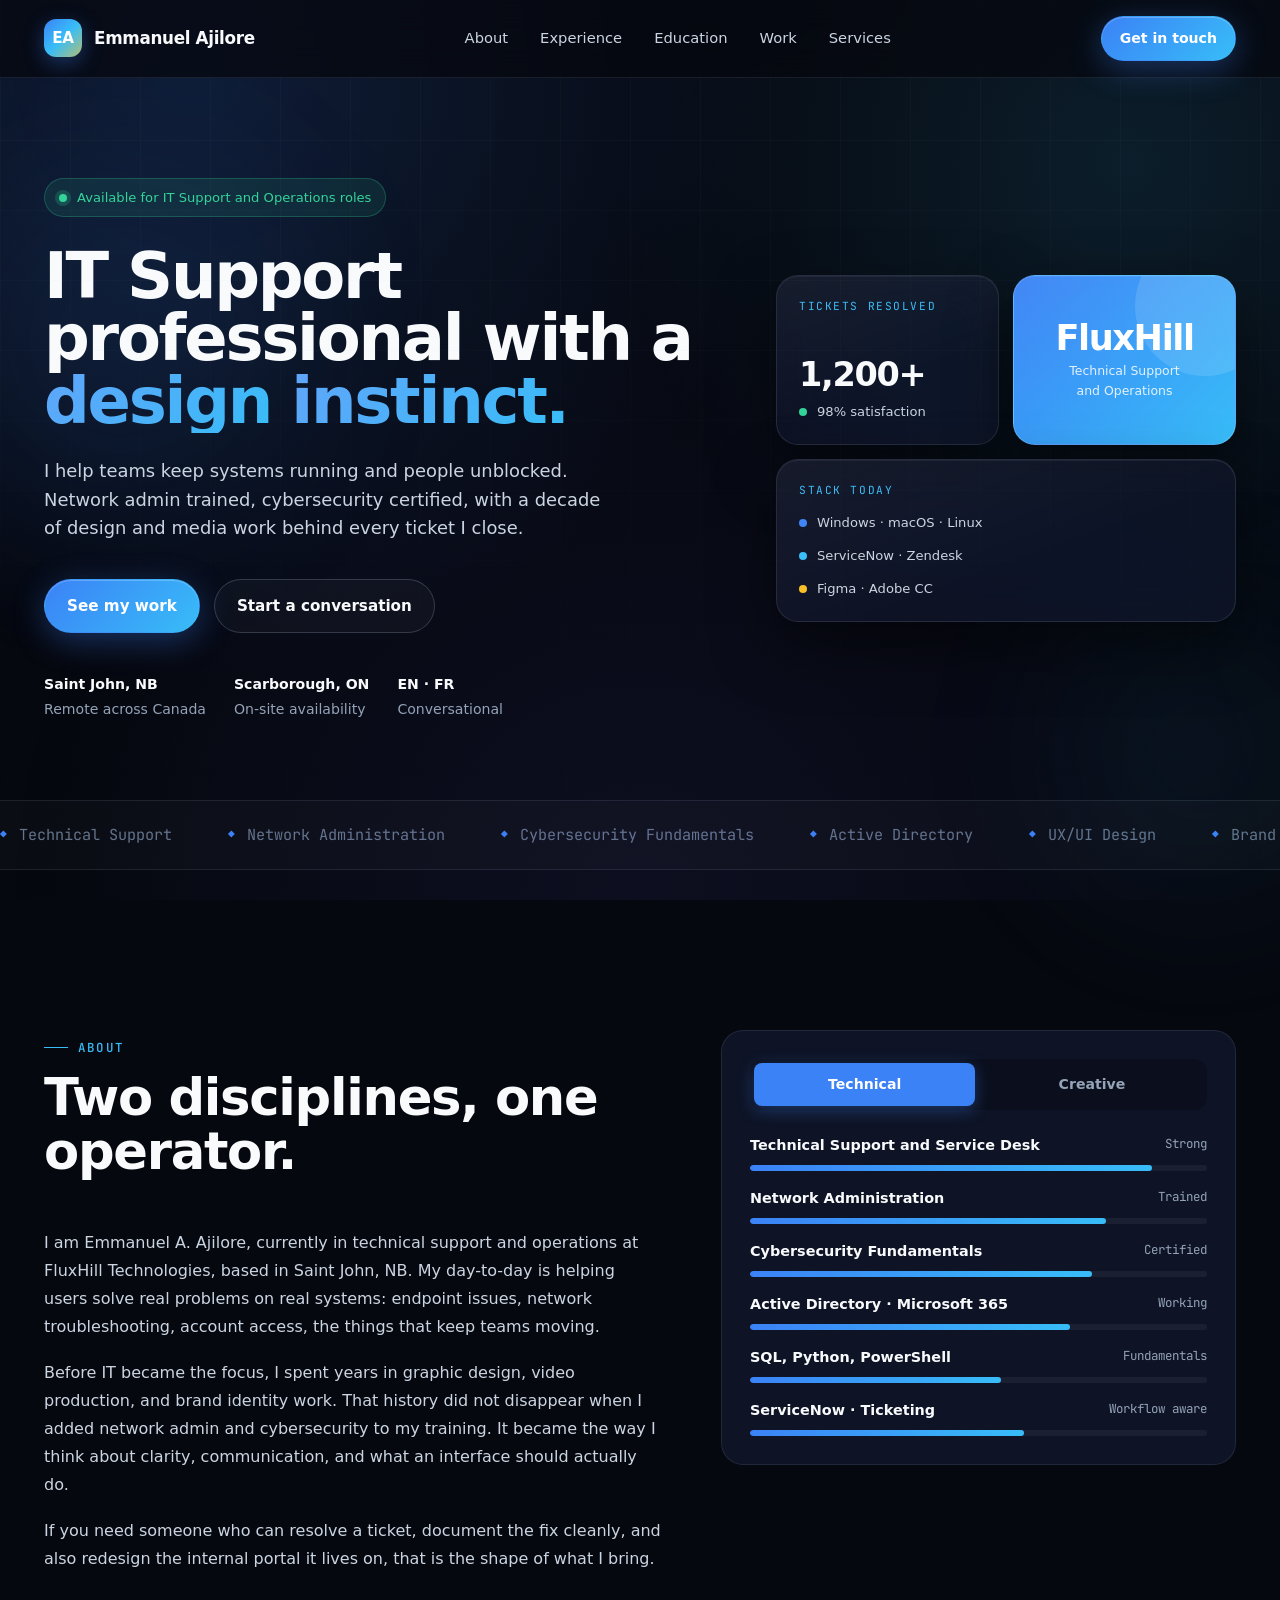
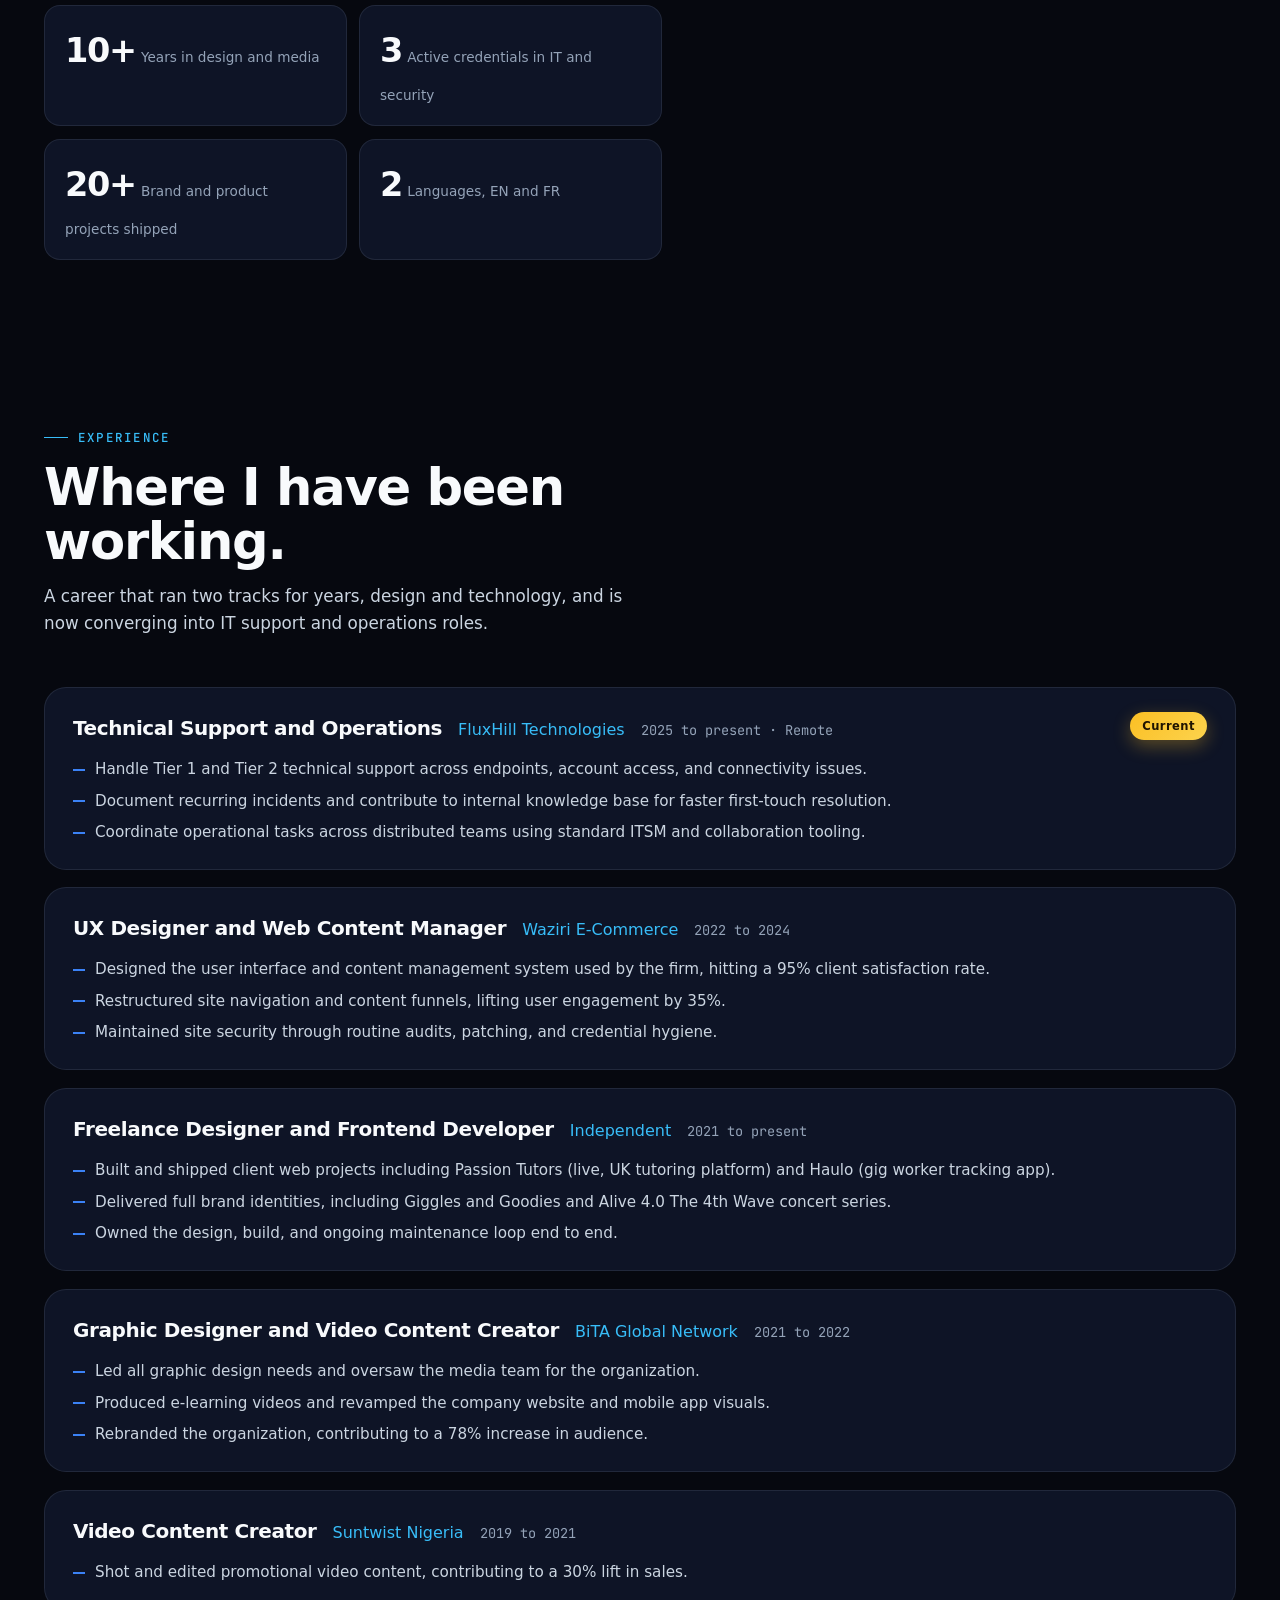
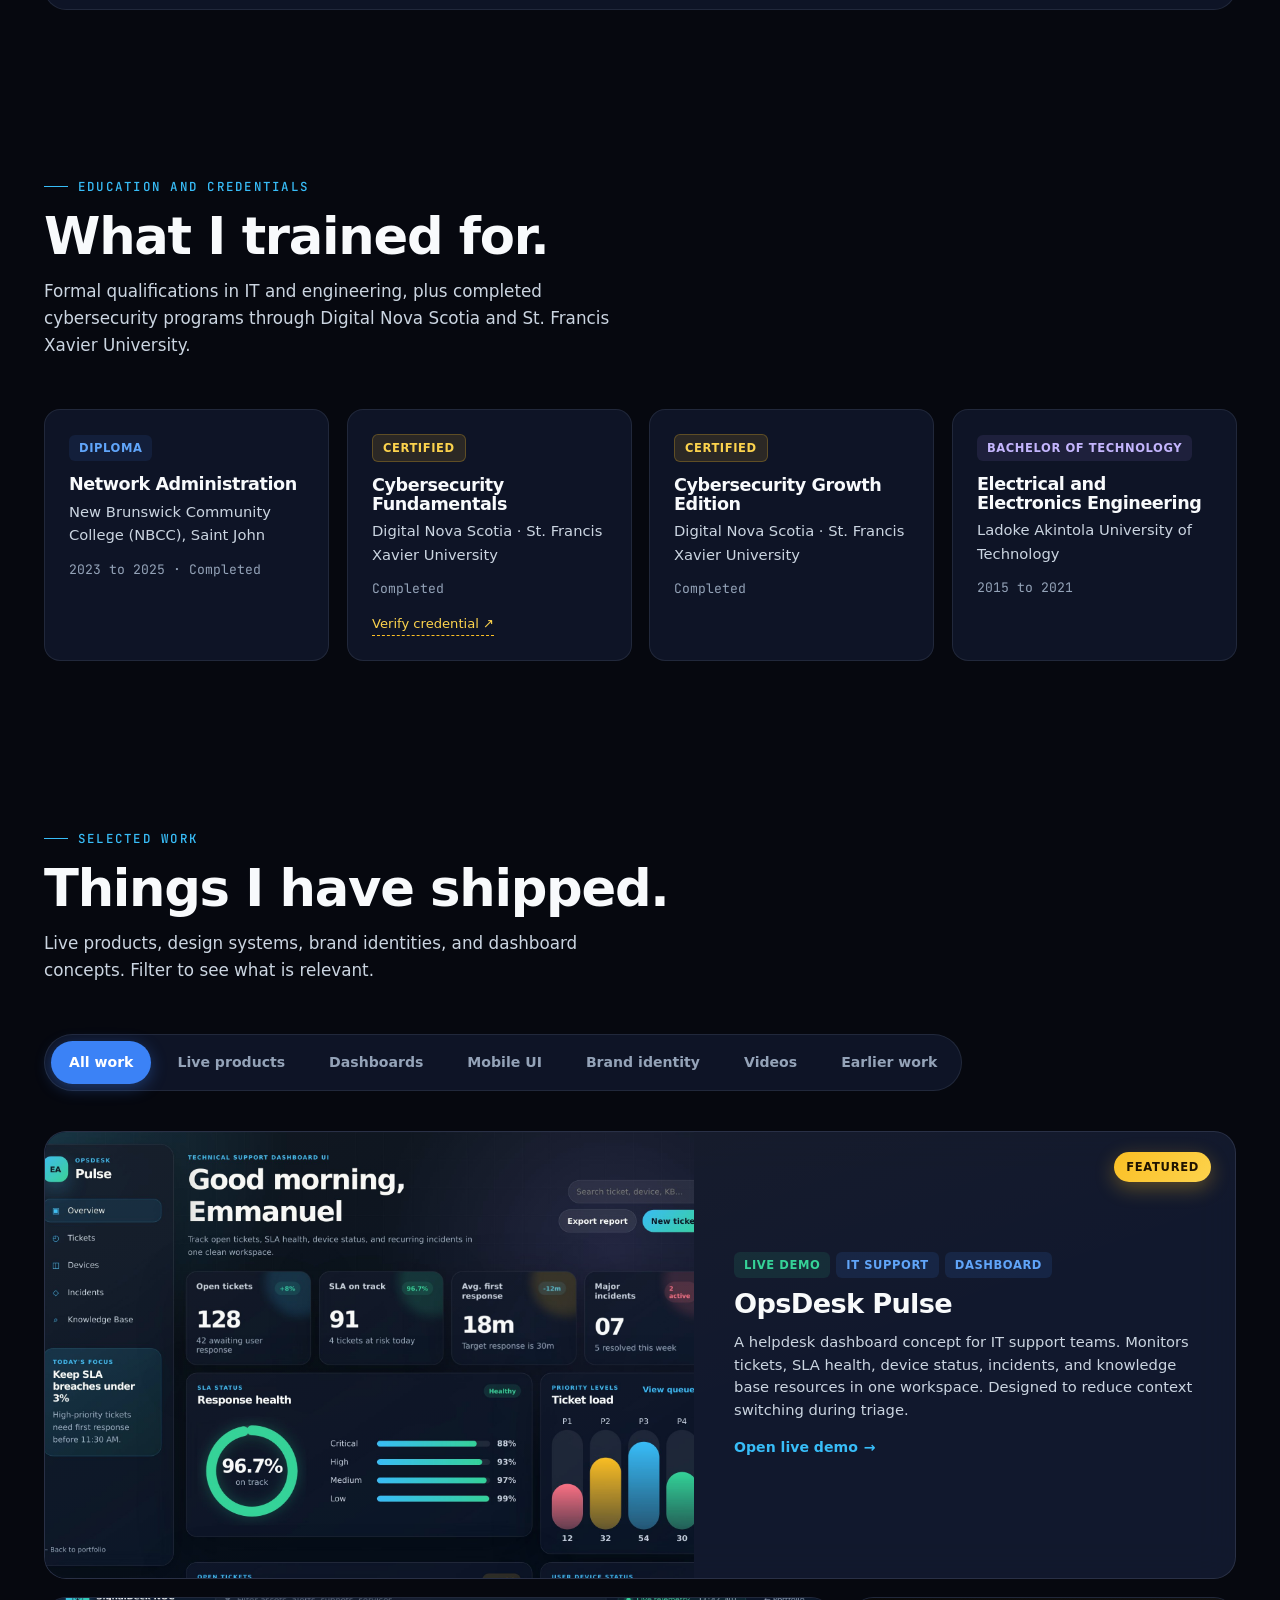
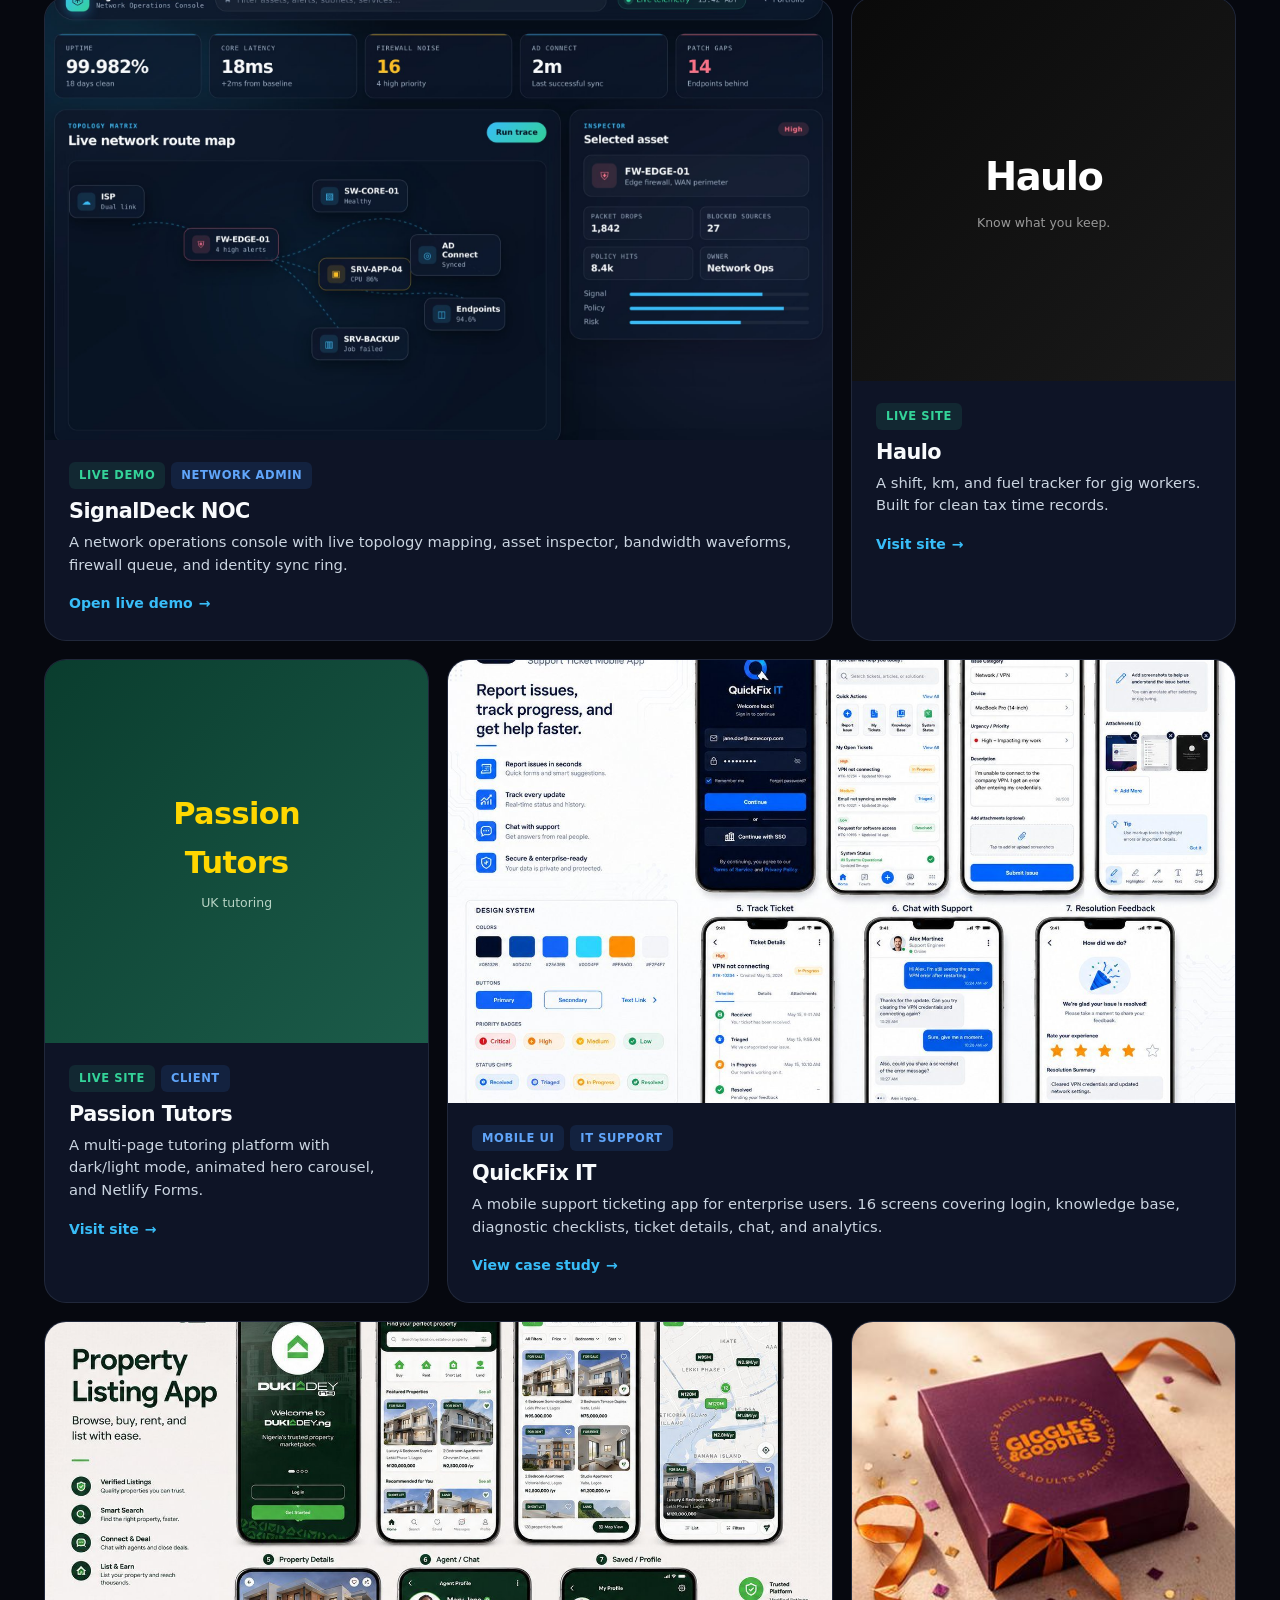
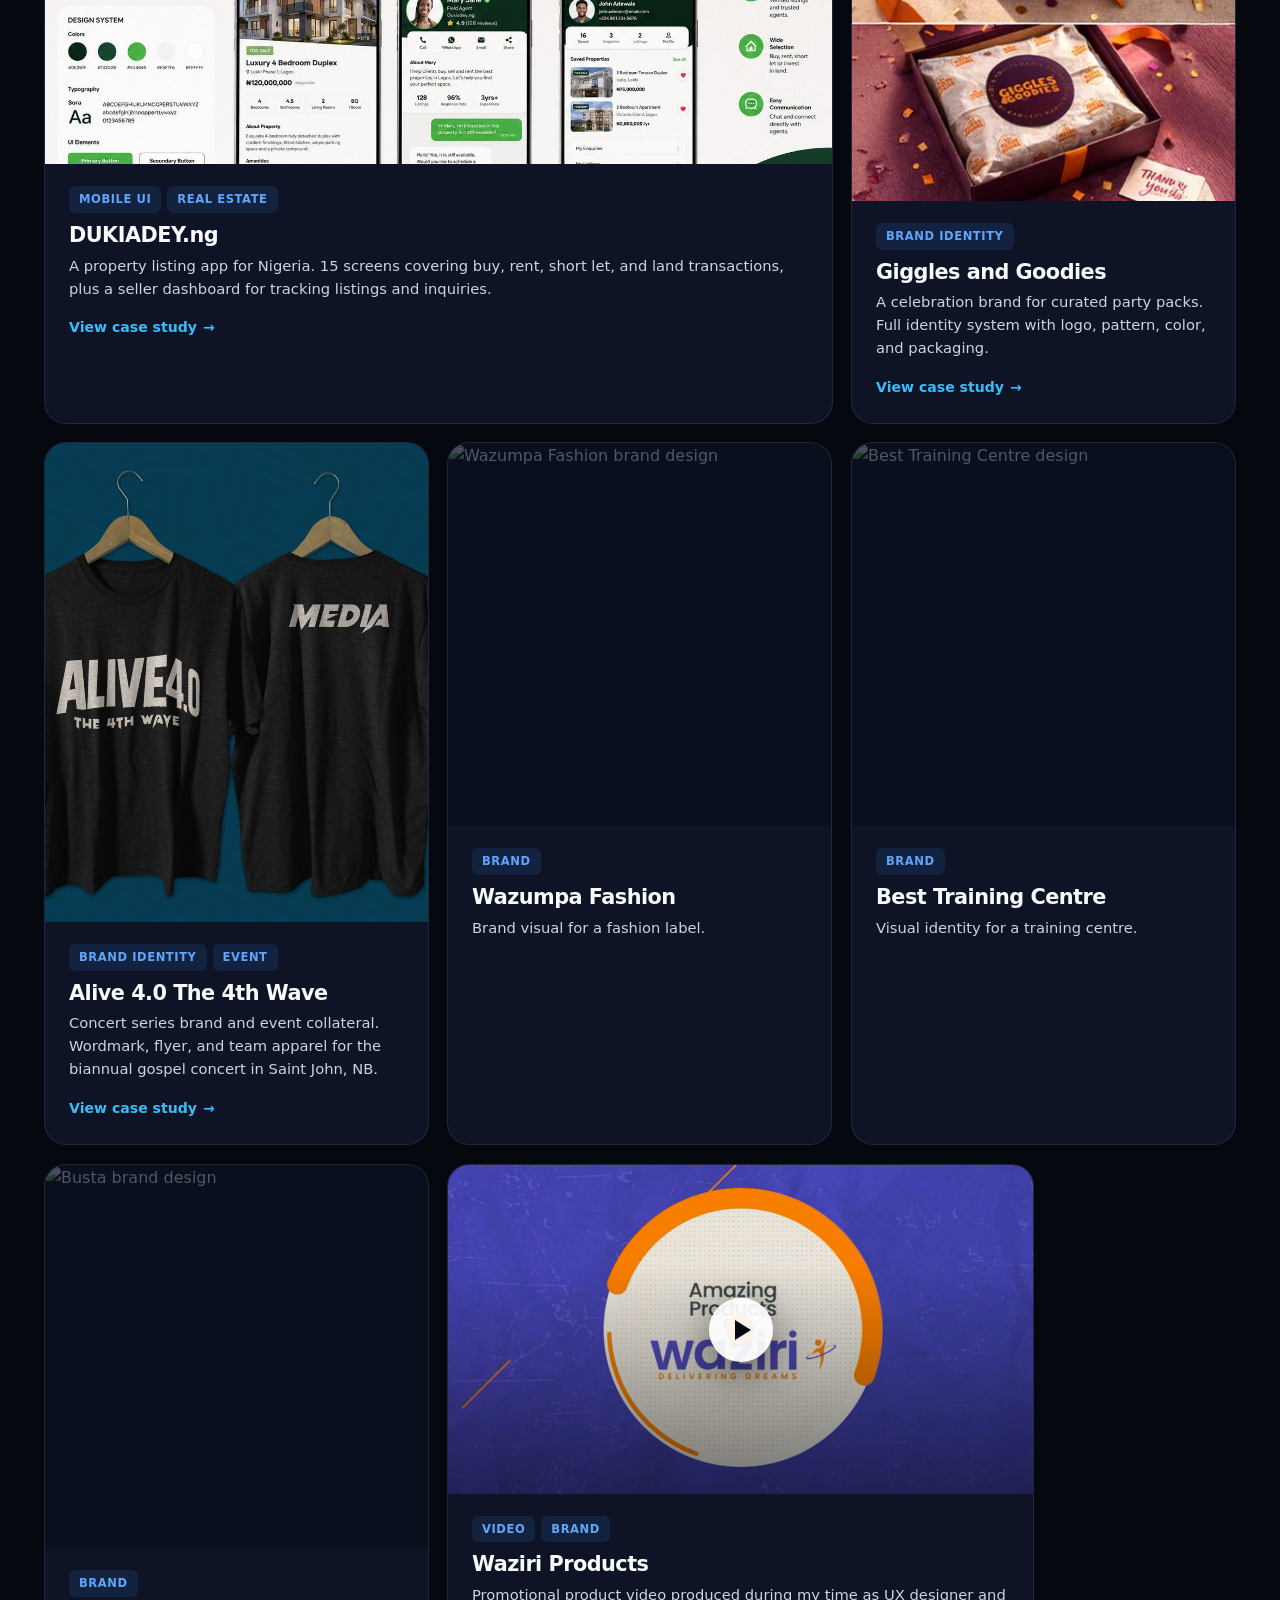
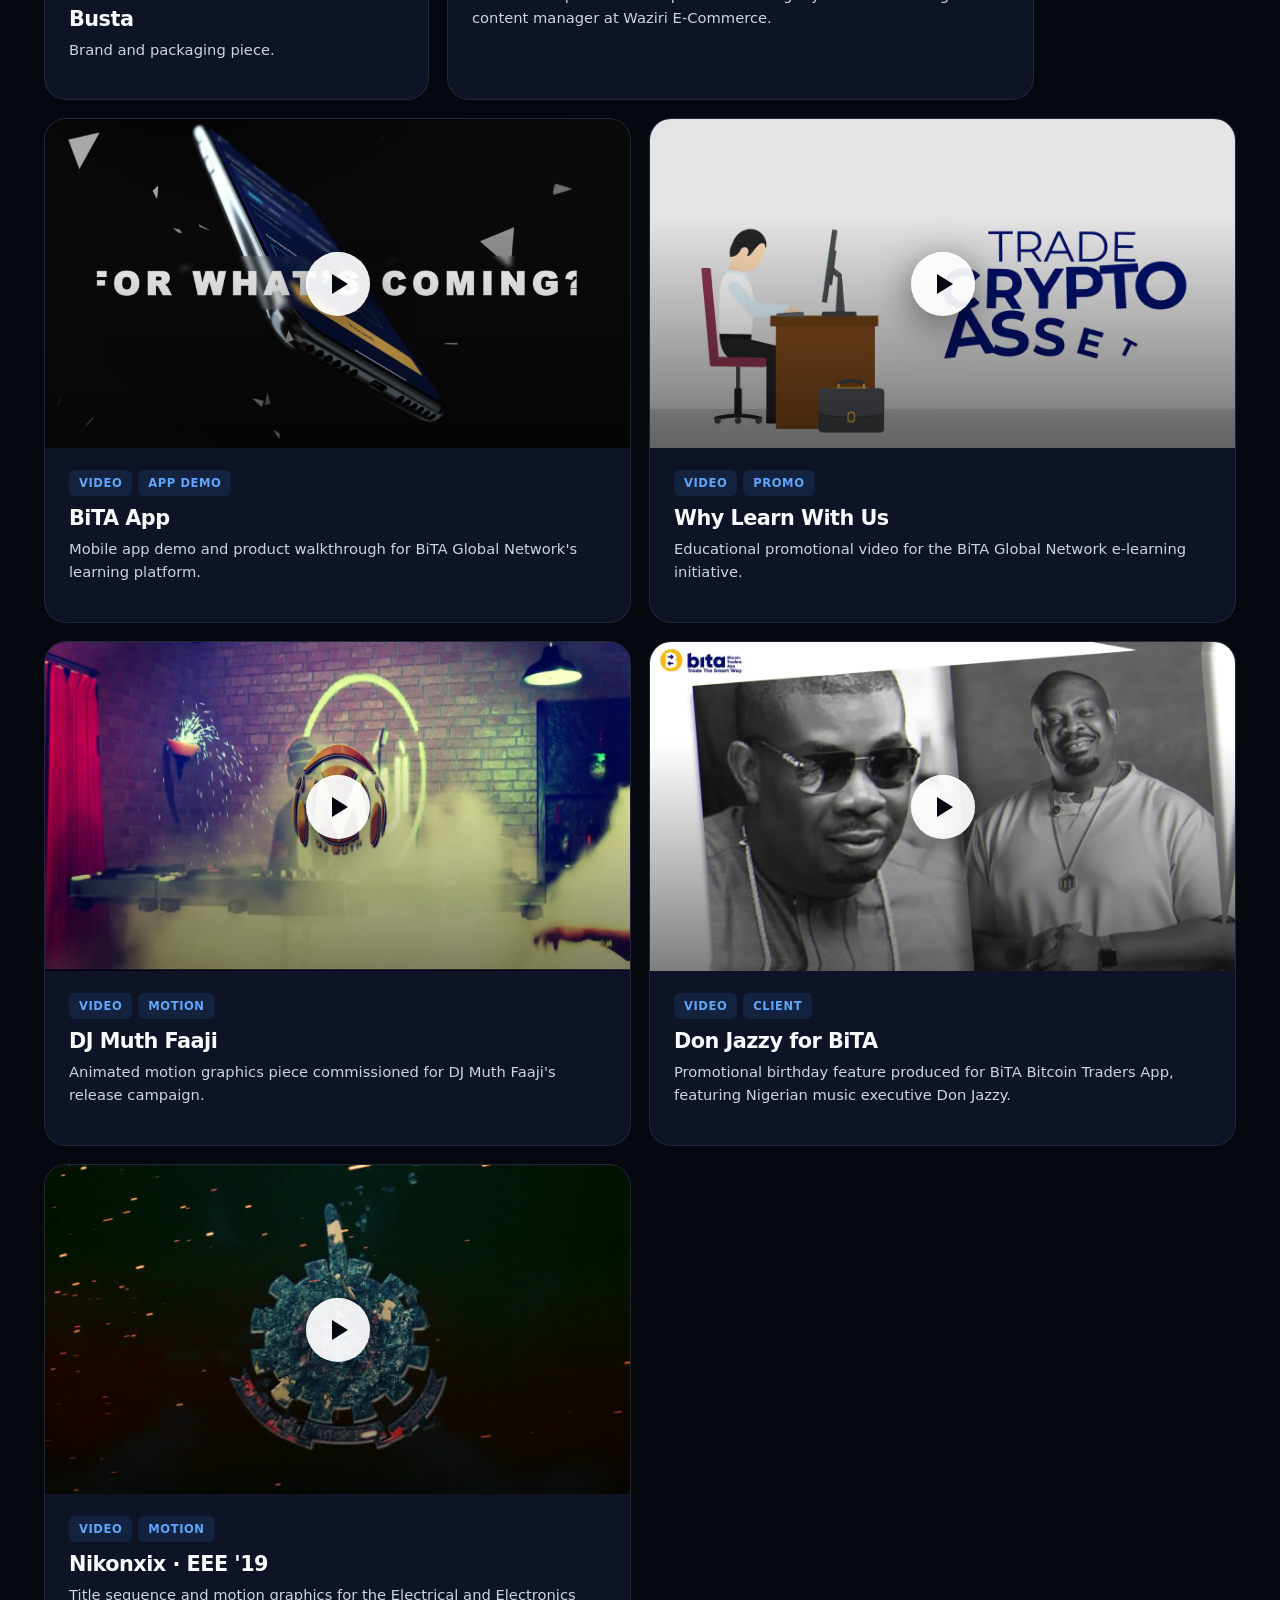
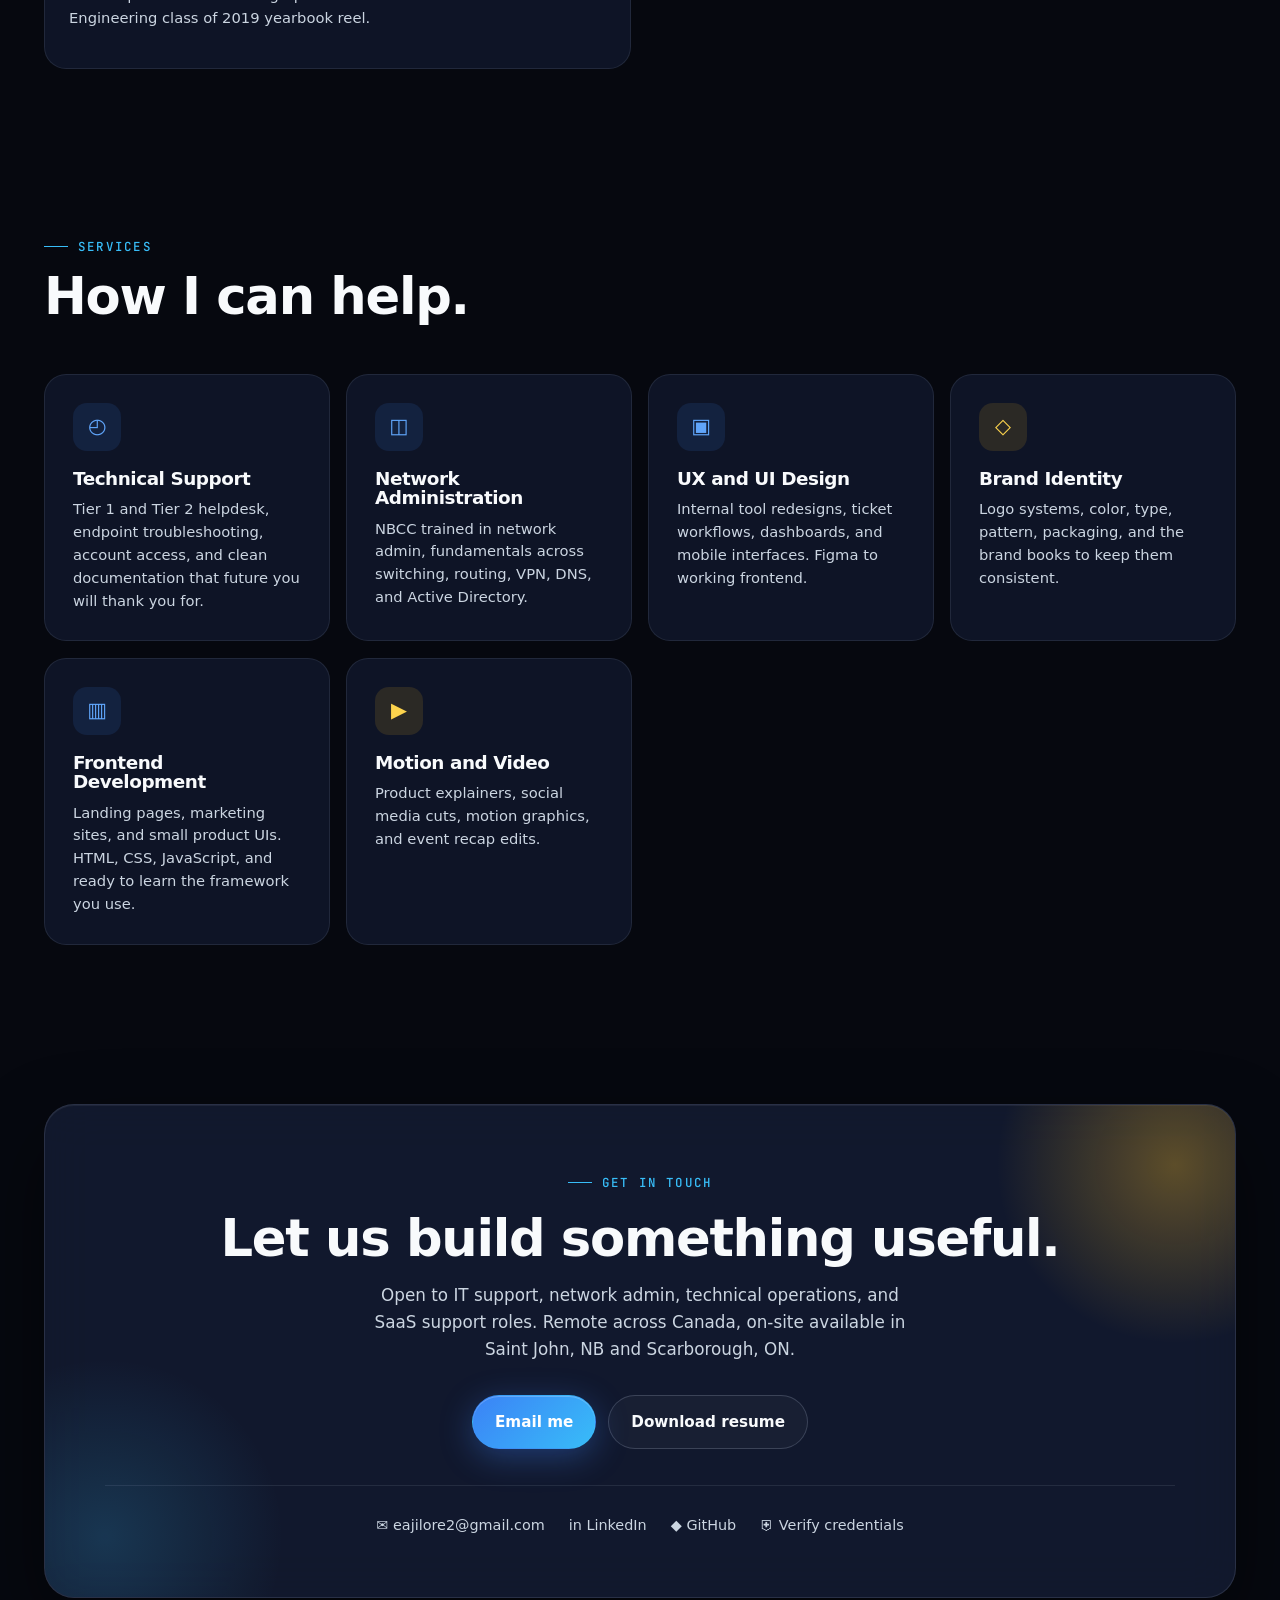
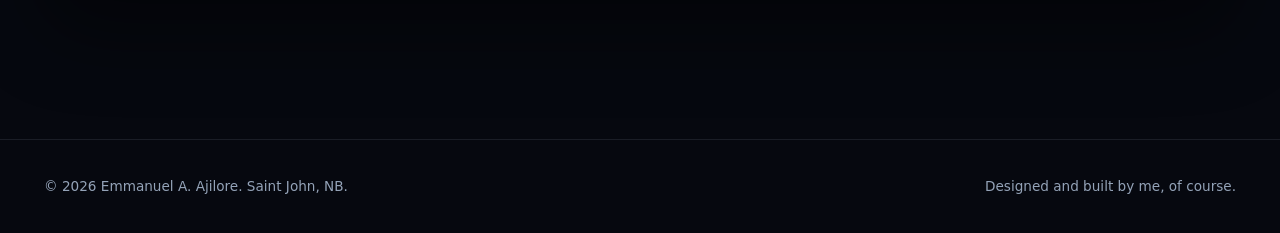
==== index.html @ 6538f84c "Sync deploy folder with remote My-resume repository" ====
<!DOCTYPE html>
<html lang="en">
<head>
<meta charset="UTF-8" />
<meta name="viewport" content="width=device-width, initial-scale=1.0" />
<meta name="description" content="Emmanuel A. Ajilore: technical support and operations professional with strong digital media, UI design, and brand identity skills. Based in Saint John, NB, Canada." />
<title>Emmanuel A. Ajilore · IT Support and Digital Media</title>

<link rel="icon" href="./favicon.svg" type="image/svg+xml" />

<link rel="preconnect" href="https://fonts.googleapis.com" />
<link rel="preconnect" href="https://fonts.gstatic.com" crossorigin />
<link rel="preconnect" href="https://api.fontshare.com" />
<link rel="preconnect" href="https://cdn.fontshare.com" crossorigin />
<link href="https://api.fontshare.com/v2/css?f[]=clash-display@400,500,600,700&f[]=satoshi@300,400,500,700,900&display=swap" rel="stylesheet" />
<link href="https://fonts.googleapis.com/css2?family=JetBrains+Mono:wght@400;500&display=swap" rel="stylesheet" />

<style>
  :root {
    --bg: #06080F;
    --bg-2: #0A0F1E;
    --panel: #0E1426;
    --panel-2: #131B33;
    --border: rgba(148, 163, 184, 0.14);
    --border-strong: rgba(148, 163, 184, 0.28);
    --text: #F8FAFC;
    --text-2: #CBD5E1;
    --muted: #94A3B8;
    --muted-2: #64748B;
    --blue: #3B82F6;
    --blue-bright: #60A5FA;
    --cyan: #38BDF8;
    --gold: #FBBF24;
    --gold-bright: #FCD34D;
    --gold-deep: #D97706;
    --accent-soft: rgba(59, 130, 246, 0.12);
    --accent-glow: rgba(59, 130, 246, 0.35);
    --gold-soft: rgba(251, 191, 36, 0.12);
    --gold-glow: rgba(251, 191, 36, 0.32);
    --green: #34D399;
    --amber: #FBBF24;
    --rose: #FB7185;

    /* Glass surfaces */
    --glass: rgba(20, 26, 48, 0.55);
    --glass-strong: rgba(24, 32, 58, 0.7);
    --glass-border: rgba(148, 163, 184, 0.18);
    --glass-shine: rgba(255, 255, 255, 0.06);

    --radius-sm: 10px;
    --radius: 16px;
    --radius-lg: 22px;
    --radius-xl: 30px;
    --font-display: 'Clash Display', 'Inter Display', system-ui, sans-serif;
    --font-body: 'Satoshi', system-ui, -apple-system, sans-serif;
    --font-mono: 'JetBrains Mono', ui-monospace, monospace;
    --container: 1240px;
  }

  * { box-sizing: border-box; }

  html { scroll-behavior: smooth; }

  body {
    margin: 0;
    background: var(--bg);
    color: var(--text);
    font-family: var(--font-body);
    font-size: 16px;
    line-height: 1.6;
    overflow-x: hidden;
    -webkit-font-smoothing: antialiased;
  }

  body::before {
    content: '';
    position: fixed;
    inset: 0;
    pointer-events: none;
    z-index: 0;
    background:
      radial-gradient(circle at 15% 8%, rgba(59, 130, 246, 0.18), transparent 38rem),
      radial-gradient(circle at 88% 18%, rgba(56, 189, 248, 0.12), transparent 32rem),
      radial-gradient(circle at 50% 100%, rgba(99, 102, 241, 0.08), transparent 40rem);
  }

  body::after {
    content: '';
    position: fixed;
    inset: 0;
    pointer-events: none;
    z-index: 0;
    background-image:
      linear-gradient(rgba(148, 163, 184, 0.045) 1px, transparent 1px),
      linear-gradient(90deg, rgba(148, 163, 184, 0.045) 1px, transparent 1px);
    background-size: 70px 70px;
    mask-image: linear-gradient(to bottom, black, transparent 92%);
  }

  main, header, footer { position: relative; z-index: 1; }

  .container {
    width: 100%;
    max-width: var(--container);
    margin: 0 auto;
    padding: 0 24px;
  }

  h1, h2, h3, h4 {
    font-family: var(--font-display);
    font-weight: 700;
    letter-spacing: -0.025em;
    line-height: 1.05;
    margin: 0;
  }

  h2 { font-size: clamp(2rem, 4vw, 3.2rem); }
  h3 { font-size: clamp(1.4rem, 2.5vw, 1.85rem); }
  p { margin: 0; }

  a { color: inherit; text-decoration: none; }
  button { font: inherit; cursor: pointer; border: 0; background: 0 0; color: inherit; }
  img { display: block; max-width: 100%; }

  .eyebrow {
    display: inline-flex;
    align-items: center;
    gap: 10px;
    font-family: var(--font-mono);
    font-size: 0.78rem;
    font-weight: 500;
    text-transform: uppercase;
    letter-spacing: 0.18em;
    color: var(--cyan);
  }

  .eyebrow::before {
    content: '';
    width: 24px;
    height: 1px;
    background: var(--cyan);
  }

  .btn {
    display: inline-flex;
    align-items: center;
    gap: 10px;
    padding: 14px 22px;
    border-radius: 999px;
    font-weight: 600;
    font-size: 0.95rem;
    transition: all 220ms ease;
    cursor: pointer;
    border: 1px solid transparent;
  }

  .btn.primary {
    background: linear-gradient(135deg, var(--blue), var(--cyan));
    color: #fff;
    box-shadow: 0 8px 32px var(--accent-glow), inset 0 1px 0 rgba(255,255,255,0.22);
    position: relative;
    overflow: hidden;
    z-index: 0;
  }

  .btn.primary::before {
    content: '';
    position: absolute;
    inset: 0;
    background: linear-gradient(135deg, var(--cyan), var(--blue-bright));
    opacity: 0;
    z-index: -1;
    transition: opacity 320ms ease;
  }

  .btn.primary:hover {
    transform: translateY(-2px);
    box-shadow: 0 14px 44px var(--accent-glow), inset 0 1px 0 rgba(255,255,255,0.22);
  }

  .btn.primary:hover::before {
    opacity: 1;
  }

  .btn.ghost {
    border: 1px solid var(--border-strong);
    background: rgba(255, 255, 255, 0.03);
    color: var(--text);
  }

  .btn.ghost:hover {
    background: rgba(255, 255, 255, 0.07);
    border-color: var(--blue);
    transform: translateY(-2px);
  }

  /* ===== NAV ===== */
  .nav {
    position: sticky;
    top: 0;
    z-index: 50;
    backdrop-filter: blur(16px);
    background: rgba(6, 8, 15, 0.72);
    border-bottom: 1px solid var(--border);
  }

  .nav-inner {
    display: flex;
    align-items: center;
    justify-content: space-between;
    padding: 16px 24px;
    max-width: var(--container);
    margin: 0 auto;
  }

  .brand {
    display: flex;
    align-items: center;
    gap: 12px;
    font-family: var(--font-display);
    font-weight: 800;
    letter-spacing: -0.02em;
    font-size: 1.05rem;
  }

  .brand-mark {
    width: 38px;
    height: 38px;
    border-radius: 12px;
    display: grid;
    place-items: center;
    color: #fff;
    background: linear-gradient(135deg, var(--blue) 0%, var(--cyan) 50%, var(--gold) 130%);
    font-weight: 800;
    font-size: 0.95rem;
    box-shadow: 0 6px 20px var(--accent-glow);
  }

  .nav-links {
    display: flex;
    gap: 4px;
    list-style: none;
    margin: 0;
    padding: 0;
  }

  .nav-links a {
    display: block;
    padding: 9px 14px;
    border-radius: 999px;
    font-size: 0.92rem;
    color: var(--text-2);
    transition: color 180ms ease, background 180ms ease;
  }

  .nav-links a:hover { color: var(--text); background: rgba(255,255,255,0.05); }

  .nav-cta { display: flex; align-items: center; gap: 12px; }

  .menu-btn {
    display: none;
    width: 42px;
    height: 42px;
    border-radius: 12px;
    border: 1px solid var(--border);
    background: rgba(255,255,255,0.04);
    color: var(--text);
    transition: background 200ms ease;
  }

  .menu-btn:hover { background: rgba(255,255,255,0.08); }

  /* Mobile menu drawer */
  .mobile-menu {
    position: fixed;
    top: 0; left: 0; right: 0;
    z-index: 49;
    background: rgba(6, 8, 15, 0.94);
    backdrop-filter: blur(20px) saturate(140%);
    -webkit-backdrop-filter: blur(20px) saturate(140%);
    border-bottom: 1px solid var(--border);
    padding: 80px 20px 24px;
    transform: translateY(-100%);
    transition: transform 360ms cubic-bezier(0.22, 1, 0.36, 1);
    pointer-events: none;
  }

  .mobile-menu.open {
    transform: translateY(0);
    pointer-events: auto;
  }

  .mobile-menu-inner {
    display: flex;
    flex-direction: column;
    gap: 4px;
  }

  .mobile-menu a {
    display: block;
    padding: 16px 18px;
    border-radius: 12px;
    color: var(--text-2);
    font-size: 1.05rem;
    font-weight: 500;
    transition: color 200ms ease, background 200ms ease;
  }

  .mobile-menu a:hover {
    color: var(--text);
    background: rgba(255, 255, 255, 0.04);
  }

  .mobile-menu .mobile-cta {
    margin-top: 12px;
    background: linear-gradient(135deg, var(--blue), var(--cyan));
    color: #fff;
    font-weight: 600;
    text-align: center;
  }

  /* ===== HERO ===== */
  .hero {
    padding: 100px 0 80px;
    position: relative;
  }

  .hero-inner {
    display: grid;
    grid-template-columns: minmax(0, 1.4fr) minmax(380px, 1fr);
    gap: 60px;
    align-items: center;
  }

  .hero-status {
    display: inline-flex;
    align-items: center;
    gap: 10px;
    padding: 8px 14px;
    border-radius: 999px;
    background: rgba(52, 211, 153, 0.1);
    border: 1px solid rgba(52, 211, 153, 0.25);
    color: var(--green);
    font-size: 0.82rem;
    font-weight: 500;
    margin-bottom: 28px;
  }

  .hero-status::before {
    content: '';
    width: 8px; height: 8px; border-radius: 50%;
    background: var(--green);
    box-shadow: 0 0 0 4px rgba(52, 211, 153, 0.2);
    animation: pulse 2s ease-in-out infinite;
  }

  @keyframes pulse {
    0%, 100% { box-shadow: 0 0 0 4px rgba(52, 211, 153, 0.2); }
    50% { box-shadow: 0 0 0 8px rgba(52, 211, 153, 0); }
  }

  .hero h1 {
    font-size: clamp(2.6rem, 5vw, 4.8rem);
    font-weight: 800;
    line-height: 0.98;
    letter-spacing: -0.035em;
    margin-bottom: 24px;
  }

  .hero h1 .accent {
    background: linear-gradient(135deg, var(--blue-bright), var(--cyan));
    -webkit-background-clip: text;
    background-clip: text;
    color: transparent;
  }

  .hero-lead {
    font-size: clamp(1.05rem, 1.4vw, 1.2rem);
    color: var(--text-2);
    max-width: 560px;
    margin-bottom: 36px;
    line-height: 1.6;
  }

  .hero-ctas {
    display: flex;
    gap: 14px;
    flex-wrap: wrap;
    margin-bottom: 40px;
  }

  .hero-meta {
    display: flex;
    gap: 28px;
    flex-wrap: wrap;
    font-size: 0.88rem;
    color: var(--muted);
  }

  .hero-meta strong { color: var(--text); display: block; font-weight: 600; margin-bottom: 2px; }

  .hero-visual {
    position: relative;
    width: 100%;
    max-width: 460px;
    margin-left: auto;
    display: grid;
    grid-template-columns: 1fr 1fr;
    grid-template-rows: auto auto;
    gap: 14px;
  }

  .hero-card {
    position: relative;
    background: var(--glass);
    border: 1px solid var(--glass-border);
    border-radius: var(--radius-lg);
    padding: 22px;
    backdrop-filter: blur(24px) saturate(140%);
    -webkit-backdrop-filter: blur(24px) saturate(140%);
    box-shadow:
      0 24px 60px rgba(0, 0, 0, 0.5),
      inset 0 1px 0 var(--glass-shine);
  }

  .hero-card::before {
    content: '';
    position: absolute;
    inset: 0;
    border-radius: inherit;
    background: linear-gradient(160deg, rgba(255, 255, 255, 0.04), transparent 60%);
    pointer-events: none;
  }

  .hero-card-1 {
    grid-column: 1;
    grid-row: 1;
    min-height: 170px;
    display: flex;
    flex-direction: column;
    justify-content: space-between;
  }

  .hero-card-3 {
    grid-column: 2;
    grid-row: 1;
    min-height: 170px;
    display: grid;
    place-items: center;
    text-align: center;
    background: linear-gradient(135deg, var(--blue) 0%, var(--cyan) 100%);
    color: #fff;
    border: 1px solid rgba(255, 255, 255, 0.18);
    overflow: hidden;
  }

  .hero-card-3::after {
    content: '';
    position: absolute;
    top: -40px; right: -40px;
    width: 140px; height: 140px;
    border-radius: 50%;
    background: rgba(255, 255, 255, 0.12);
  }

  .hero-card-3 > div {
    position: relative;
    z-index: 1;
  }

  .hero-card-2 {
    grid-column: 1 / 3;
    display: flex;
    flex-direction: column;
    gap: 12px;
  }

  .hero-card-3 strong {
    font-family: var(--font-display);
    font-size: clamp(1.5rem, 3vw, 2.2rem);
    font-weight: 800;
    letter-spacing: -0.04em;
    line-height: 1;
    display: block;
  }

  .hero-card-3 span { display: block; opacity: 0.85; font-size: 0.78rem; margin-top: 6px; }

  .card-label {
    font-family: var(--font-mono);
    font-size: 0.7rem;
    text-transform: uppercase;
    letter-spacing: 0.14em;
    color: var(--cyan);
  }

  .card-big {
    font-family: var(--font-display);
    font-size: 2.1rem;
    font-weight: 800;
    letter-spacing: -0.04em;
    line-height: 1;
  }

  .card-row {
    display: flex;
    align-items: center;
    gap: 10px;
    font-size: 0.82rem;
    color: var(--text-2);
  }

  .card-dot { width: 8px; height: 8px; border-radius: 50%; }

  /* ===== MARQUEE ===== */
  .marquee {
    overflow: hidden;
    border-block: 1px solid var(--border);
    background: rgba(255,255,255,0.02);
    padding: 22px 0;
    margin-bottom: 80px;
  }

  .marquee-track {
    display: flex;
    gap: 56px;
    animation: scroll 40s linear infinite;
    width: max-content;
  }

  .marquee-item {
    font-family: var(--font-mono);
    font-size: 0.95rem;
    color: var(--muted-2);
    white-space: nowrap;
    display: inline-flex;
    align-items: center;
    gap: 12px;
  }

  .marquee-item::before {
    content: '◆';
    color: var(--blue);
    font-size: 0.7rem;
  }

  @keyframes scroll {
    from { transform: translateX(0); }
    to { transform: translateX(-50%); }
  }

  /* ===== SECTIONS ===== */
  section { padding: 80px 0; }

  .section-head {
    margin-bottom: 50px;
    max-width: 720px;
  }

  .section-head .eyebrow { margin-bottom: 14px; }
  .section-head h2 { margin-bottom: 14px; }
  .section-head p { color: var(--text-2); font-size: 1.05rem; max-width: 600px; }

  /* ===== ABOUT ===== */
  .about-grid {
    display: grid;
    grid-template-columns: 1.2fr 1fr;
    gap: 60px;
    align-items: start;
  }

  .about-text p {
    color: var(--text-2);
    margin-bottom: 18px;
    line-height: 1.75;
  }

  .about-stats {
    display: grid;
    grid-template-columns: repeat(2, 1fr);
    gap: 12px;
    margin-top: 32px;
  }

  .stat {
    padding: 18px 20px;
    background: var(--panel);
    border: 1px solid var(--border);
    border-radius: var(--radius);
  }

  .stat strong {
    display: block;
    font-family: var(--font-display);
    font-size: 2.1rem;
    font-weight: 800;
    letter-spacing: -0.04em;
    color: var(--text);
    margin-bottom: 4px;
  }

  .stat span { color: var(--muted); font-size: 0.85rem; }

  .skills-panel {
    background: var(--panel);
    border: 1px solid var(--border);
    border-radius: var(--radius-lg);
    padding: 28px;
  }

  .skills-tabs {
    display: flex;
    gap: 6px;
    margin-bottom: 24px;
    padding: 4px;
    background: rgba(0,0,0,0.25);
    border-radius: 12px;
  }

  .skills-tab {
    flex: 1;
    padding: 10px 14px;
    border-radius: 8px;
    font-size: 0.88rem;
    font-weight: 600;
    color: var(--muted);
    transition: all 200ms ease;
  }

  .skills-tab.active {
    background: var(--blue);
    color: #fff;
    box-shadow: 0 4px 16px var(--accent-glow);
  }

  .skill-list { display: none; grid-template-columns: 1fr; gap: 16px; }
  .skill-list.active { display: grid; }

  .skill-row { display: flex; flex-direction: column; gap: 8px; }
  .skill-row-top {
    display: flex;
    justify-content: space-between;
    font-size: 0.9rem;
    color: var(--text-2);
  }
  .skill-row-top strong { color: var(--text); font-weight: 600; }
  .skill-row-top span { color: var(--muted); font-size: 0.78rem; font-family: var(--font-mono); }

  .skill-bar {
    height: 6px;
    background: rgba(255,255,255,0.05);
    border-radius: 999px;
    overflow: hidden;
  }

  .skill-bar i {
    display: block;
    height: 100%;
    border-radius: inherit;
    background: linear-gradient(90deg, var(--blue), var(--cyan));
  }

  /* ===== EXPERIENCE ===== */
  .timeline { display: grid; gap: 18px; }

  .tl-item {
    background: var(--panel);
    border: 1px solid var(--border);
    border-radius: var(--radius-lg);
    padding: 24px 28px;
    transition: all 220ms ease;
    position: relative;
    overflow: hidden;
  }

  .tl-item:hover {
    border-color: var(--blue);
    transform: translateY(-2px);
    box-shadow: 0 16px 50px rgba(0,0,0,0.3);
  }

  .tl-item.current::before {
    content: 'Current';
    position: absolute;
    top: 24px;
    right: 28px;
    padding: 5px 12px;
    background: linear-gradient(135deg, var(--gold), var(--gold-bright));
    color: #1F1300;
    border: 0;
    border-radius: 999px;
    font-size: 0.72rem;
    font-weight: 700;
    letter-spacing: 0.04em;
    box-shadow: 0 6px 18px var(--gold-glow);
  }

  .tl-head {
    display: flex;
    align-items: baseline;
    flex-wrap: wrap;
    gap: 8px 16px;
    margin-bottom: 6px;
  }

  .tl-role {
    font-family: var(--font-display);
    font-size: 1.25rem;
    font-weight: 700;
    color: var(--text);
    letter-spacing: -0.02em;
  }

  .tl-company { color: var(--cyan); font-weight: 500; }
  .tl-period { color: var(--muted); font-size: 0.85rem; font-family: var(--font-mono); }

  .tl-bullets {
    margin: 14px 0 0;
    padding: 0;
    list-style: none;
    display: grid;
    gap: 8px;
  }

  .tl-bullets li {
    color: var(--text-2);
    padding-left: 22px;
    position: relative;
    font-size: 0.95rem;
    line-height: 1.55;
  }

  .tl-bullets li::before {
    content: '';
    position: absolute;
    left: 0; top: 0.7em;
    width: 12px; height: 2px;
    background: var(--blue);
  }

  /* ===== EDUCATION ===== */
  .edu-grid {
    display: grid;
    grid-template-columns: repeat(auto-fit, minmax(280px, 1fr));
    gap: 18px;
  }

  .edu-card {
    background: var(--panel);
    border: 1px solid var(--border);
    border-radius: var(--radius);
    padding: 24px;
    transition: all 220ms ease;
  }

  .edu-card:hover {
    border-color: var(--blue);
    transform: translateY(-2px);
  }

  .edu-badge {
    display: inline-flex;
    align-items: center;
    gap: 6px;
    padding: 4px 10px;
    border-radius: 6px;
    font-size: 0.72rem;
    font-weight: 600;
    margin-bottom: 14px;
    text-transform: uppercase;
    letter-spacing: 0.05em;
  }

  .edu-badge.complete { background: rgba(251, 191, 36, 0.12); color: var(--gold-bright); border: 1px solid rgba(251, 191, 36, 0.25); }
  .edu-badge.diploma { background: rgba(59, 130, 246, 0.1); color: var(--blue-bright); }
  .edu-badge.degree { background: rgba(167, 139, 250, 0.1); color: #C4B5FD; }

  .edu-card h4 {
    font-size: 1.1rem;
    margin-bottom: 6px;
    color: var(--text);
  }

  .edu-card .school { color: var(--text-2); font-size: 0.92rem; margin-bottom: 12px; }
  .edu-card .period { color: var(--muted); font-size: 0.82rem; font-family: var(--font-mono); }

  .edu-verify {
    display: inline-flex;
    align-items: center;
    gap: 6px;
    margin-top: 14px;
    font-size: 0.82rem;
    color: var(--gold-bright);
    font-weight: 500;
    border-bottom: 1px dashed var(--gold);
    padding-bottom: 1px;
    transition: color 200ms ease;
  }
  .edu-verify:hover { color: var(--gold); }

  /* ===== WORK / PORTFOLIO ===== */
  .work-tabs {
    display: flex;
    flex-wrap: wrap;
    gap: 8px;
    margin-bottom: 40px;
    padding: 6px;
    background: var(--panel);
    border: 1px solid var(--border);
    border-radius: 999px;
    width: fit-content;
  }

  .work-tab {
    padding: 10px 18px;
    border-radius: 999px;
    font-size: 0.88rem;
    font-weight: 600;
    color: var(--muted);
    transition: all 200ms ease;
    white-space: nowrap;
  }

  .work-tab:hover { color: var(--text); }

  .work-tab.active {
    background: var(--blue);
    color: #fff;
    box-shadow: 0 4px 16px var(--accent-glow);
  }

  .work-grid {
    display: none;
    grid-template-columns: repeat(12, 1fr);
    gap: 18px;
  }

  .work-grid.active { display: grid; }

  .work-card {
    grid-column: span 6;
    position: relative;
    background: var(--panel);
    border: 1px solid var(--border);
    border-radius: var(--radius-lg);
    overflow: hidden;
    transition: transform 320ms cubic-bezier(0.22, 1, 0.36, 1), border-color 280ms ease, box-shadow 320ms ease;
    cursor: pointer;
  }

  .work-card.featured { grid-column: span 12; }

  .work-card.featured {
    background: var(--glass-strong);
    backdrop-filter: blur(20px) saturate(140%);
    -webkit-backdrop-filter: blur(20px) saturate(140%);
    border: 1px solid var(--glass-border);
    position: relative;
  }

  .work-card.featured::after {
    content: 'Featured';
    position: absolute;
    top: 20px;
    right: 24px;
    z-index: 2;
    padding: 6px 12px;
    border-radius: 999px;
    background: linear-gradient(135deg, var(--gold), var(--gold-bright));
    color: #1F1300;
    font-size: 0.72rem;
    font-weight: 700;
    letter-spacing: 0.06em;
    text-transform: uppercase;
    box-shadow: 0 6px 20px var(--gold-glow);
  }

  .work-card.featured::before {
    content: '';
    position: absolute;
    inset: 0;
    border-radius: inherit;
    background: linear-gradient(160deg, rgba(251, 191, 36, 0.04), transparent 60%);
    pointer-events: none;
    z-index: 1;
  }

  .work-card.span-4 { grid-column: span 4; }
  .work-card.span-6 { grid-column: span 6; }
  .work-card.span-8 { grid-column: span 8; }

  .work-card:hover {
    border-color: rgba(59, 130, 246, 0.55);
    transform: translateY(-6px);
    box-shadow:
      0 28px 70px rgba(0, 0, 0, 0.45),
      0 0 0 1px rgba(59, 130, 246, 0.18),
      0 0 40px rgba(59, 130, 246, 0.12);
  }

  .work-card.featured:hover {
    border-color: rgba(251, 191, 36, 0.45);
    box-shadow:
      0 32px 80px rgba(0, 0, 0, 0.5),
      0 0 0 1px rgba(251, 191, 36, 0.2),
      0 0 50px rgba(251, 191, 36, 0.16);
  }

  .work-img {
    position: relative;
    overflow: hidden;
    background: var(--bg-2);
  }

  .work-img img {
    width: 100%;
    height: 100%;
    object-fit: cover;
    transition: transform 600ms ease;
  }

  .work-card:hover .work-img img { transform: scale(1.04); }

  .work-img.tall { aspect-ratio: 4 / 5; }
  .work-img.wide { aspect-ratio: 16 / 9; }
  .work-img.square { aspect-ratio: 1; }

  /* Video cards */
  .video-card .work-img {
    position: relative;
    cursor: pointer;
  }

  .video-card video {
    position: absolute;
    inset: 0;
    width: 100%;
    height: 100%;
    object-fit: cover;
    background: #000;
  }

  .video-card .play-overlay {
    position: absolute;
    inset: 0;
    display: grid;
    place-items: center;
    background: linear-gradient(180deg, rgba(0,0,0,0) 30%, rgba(0,0,0,0.5));
    z-index: 2;
    transition: opacity 280ms ease;
  }

  .video-card .play-overlay.hidden { opacity: 0; pointer-events: none; }

  .play-btn {
    width: 64px;
    height: 64px;
    border-radius: 50%;
    background: rgba(255, 255, 255, 0.92);
    color: #06080F;
    display: grid;
    place-items: center;
    font-size: 1.3rem;
    box-shadow: 0 10px 40px rgba(0, 0, 0, 0.5), inset 0 1px 0 rgba(255, 255, 255, 0.5);
    transition: transform 240ms cubic-bezier(0.22, 1, 0.36, 1);
  }

  .video-card:hover .play-btn {
    transform: scale(1.1);
    background: var(--gold);
    color: #1F1300;
  }

  .play-btn::before {
    content: '';
    width: 0;
    height: 0;
    border-style: solid;
    border-width: 10px 0 10px 16px;
    border-color: transparent transparent transparent currentColor;
    margin-left: 4px;
  }

  .work-body { padding: 22px 24px 24px; }

  .work-tags {
    display: flex;
    flex-wrap: wrap;
    gap: 6px;
    margin-bottom: 12px;
  }

  .work-tag {
    padding: 4px 10px;
    border-radius: 6px;
    background: var(--accent-soft);
    color: var(--blue-bright);
    font-size: 0.72rem;
    font-weight: 600;
    text-transform: uppercase;
    letter-spacing: 0.05em;
  }

  .work-tag.live { background: rgba(52, 211, 153, 0.1); color: var(--green); }

  .work-body h3 { font-size: 1.3rem; margin-bottom: 8px; }
  .work-body p { color: var(--text-2); font-size: 0.92rem; line-height: 1.55; margin-bottom: 14px; }

  .work-link {
    display: inline-flex;
    align-items: center;
    gap: 6px;
    color: var(--cyan);
    font-weight: 600;
    font-size: 0.88rem;
  }

  .work-link::after {
    content: '→';
    transition: transform 200ms ease;
  }

  .work-card:hover .work-link::after { transform: translateX(4px); }

  .featured .work-inner {
    display: grid;
    grid-template-columns: 1.2fr 1fr;
    gap: 0;
    align-items: stretch;
  }

  .featured .work-img { aspect-ratio: auto; }
  .featured .work-body { padding: 40px; display: flex; flex-direction: column; justify-content: center; }

  .featured h3 { font-size: 1.7rem; margin-bottom: 12px; }

  /* ===== SERVICES ===== */
  .services-grid {
    display: grid;
    grid-template-columns: repeat(auto-fit, minmax(260px, 1fr));
    gap: 16px;
  }

  .svc {
    background: var(--panel);
    border: 1px solid var(--border);
    border-radius: var(--radius-lg);
    padding: 28px;
    transition: transform 280ms cubic-bezier(0.22, 1, 0.36, 1), border-color 220ms ease, box-shadow 280ms ease;
    position: relative;
    overflow: hidden;
  }

  .svc:hover {
    border-color: rgba(59, 130, 246, 0.4);
    transform: translateY(-6px);
    box-shadow:
      0 24px 60px rgba(0, 0, 0, 0.35),
      0 0 0 1px rgba(59, 130, 246, 0.15);
  }

  .svc.gold:hover {
    border-color: rgba(251, 191, 36, 0.4);
    box-shadow:
      0 24px 60px rgba(0, 0, 0, 0.35),
      0 0 0 1px rgba(251, 191, 36, 0.2);
  }

  .svc-icon {
    width: 48px;
    height: 48px;
    border-radius: 14px;
    background: var(--accent-soft);
    color: var(--blue-bright);
    display: grid;
    place-items: center;
    margin-bottom: 18px;
    font-size: 1.3rem;
    transition: all 350ms cubic-bezier(0.22, 1, 0.36, 1);
  }

  .svc.gold .svc-icon {
    background: var(--gold-soft);
    color: var(--gold-bright);
  }

  .svc:hover .svc-icon {
    transform: rotate(8deg) scale(1.05);
    background: var(--blue);
    color: #fff;
  }

  .svc.gold:hover .svc-icon {
    background: var(--gold);
    color: #1F1300;
  }

  .svc h4 { font-size: 1.15rem; margin-bottom: 10px; }
  .svc p { color: var(--text-2); font-size: 0.92rem; line-height: 1.55; }

  /* ===== CONTACT ===== */
  .contact-block {
    background: var(--glass-strong);
    backdrop-filter: blur(24px) saturate(140%);
    -webkit-backdrop-filter: blur(24px) saturate(140%);
    border: 1px solid var(--glass-border);
    border-radius: var(--radius-xl);
    padding: 60px;
    text-align: center;
    position: relative;
    overflow: hidden;
    box-shadow: 0 32px 80px rgba(0, 0, 0, 0.45), inset 0 1px 0 var(--glass-shine);
  }

  .contact-block::before {
    content: '';
    position: absolute;
    top: -120px; right: -120px;
    width: 360px; height: 360px;
    border-radius: 50%;
    background: radial-gradient(circle, var(--gold-glow), transparent 70%);
    pointer-events: none;
  }

  .contact-block::after {
    content: '';
    position: absolute;
    bottom: -120px; left: -120px;
    width: 360px; height: 360px;
    border-radius: 50%;
    background: radial-gradient(circle, rgba(56, 189, 248, 0.18), transparent 70%);
    pointer-events: none;
  }

  .contact-block > * { position: relative; z-index: 1; }

  .contact-block h2 { font-size: clamp(2rem, 4vw, 3.4rem); margin-bottom: 16px; }
  .contact-block p { color: var(--text-2); margin-bottom: 32px; max-width: 540px; margin-inline: auto; font-size: 1.05rem; }

  .contact-actions {
    display: flex;
    gap: 12px;
    justify-content: center;
    flex-wrap: wrap;
    margin-bottom: 36px;
  }

  .contact-channels {
    display: flex;
    gap: 24px;
    justify-content: center;
    flex-wrap: wrap;
    padding-top: 28px;
    border-top: 1px solid var(--border);
  }

  .contact-channel {
    display: inline-flex;
    align-items: center;
    gap: 8px;
    color: var(--text-2);
    font-size: 0.9rem;
    transition: color 200ms ease;
  }

  .contact-channel:hover { color: var(--cyan); }

  /* ===== FOOTER ===== */
  footer {
    padding: 36px 0;
    border-top: 1px solid var(--border);
    margin-top: 60px;
  }

  .foot-inner {
    display: flex;
    justify-content: space-between;
    align-items: center;
    flex-wrap: wrap;
    gap: 16px;
    color: var(--muted);
    font-size: 0.85rem;
  }

  /* ===== ANIMATIONS ===== */

  /* Scroll progress bar */
  .scroll-progress {
    position: fixed;
    top: 0; left: 0;
    height: 3px;
    width: 0%;
    background: linear-gradient(90deg, var(--blue), var(--cyan));
    z-index: 100;
    box-shadow: 0 0 12px var(--accent-glow);
    transition: width 80ms linear;
  }

  /* Cursor glow follower (desktop only) */
  .cursor-glow {
    position: fixed;
    top: 0; left: 0;
    width: 480px;
    height: 480px;
    border-radius: 50%;
    background: radial-gradient(circle, rgba(59, 130, 246, 0.18) 0%, transparent 65%);
    pointer-events: none;
    z-index: 1;
    transform: translate(-50%, -50%);
    opacity: 0;
    transition: opacity 400ms ease;
    mix-blend-mode: screen;
  }

  @media (hover: none) {
    .cursor-glow { display: none; }
  }

  /* Reveal animations (triggered on scroll into view) */
  .reveal {
    opacity: 0;
    transform: translateY(28px);
    transition: opacity 800ms cubic-bezier(0.22, 1, 0.36, 1), transform 800ms cubic-bezier(0.22, 1, 0.36, 1);
    will-change: opacity, transform;
  }

  .reveal.in-view {
    opacity: 1;
    transform: translateY(0);
  }

  .reveal.from-left { transform: translateX(-40px); }
  .reveal.from-left.in-view { transform: translateX(0); }
  .reveal.from-right { transform: translateX(40px); }
  .reveal.from-right.in-view { transform: translateX(0); }
  .reveal.scale { transform: scale(0.92); }
  .reveal.scale.in-view { transform: scale(1); }

  /* Stagger delays */
  .reveal[data-delay="1"] { transition-delay: 80ms; }
  .reveal[data-delay="2"] { transition-delay: 160ms; }
  .reveal[data-delay="3"] { transition-delay: 240ms; }
  .reveal[data-delay="4"] { transition-delay: 320ms; }
  .reveal[data-delay="5"] { transition-delay: 400ms; }
  .reveal[data-delay="6"] { transition-delay: 480ms; }

  /* Hero word stagger */
  .hero h1 .word {
    display: inline-block;
    opacity: 0;
    transform: translateY(40px);
    animation: word-up 900ms cubic-bezier(0.22, 1, 0.36, 1) forwards;
  }

  @keyframes word-up {
    to { opacity: 1; transform: translateY(0); }
  }

  /* Hero cards stay in place; gentle inner-shine animation only */

  /* Skill bar fill animation */
  .skill-bar i {
    width: 0;
    transition: width 1200ms cubic-bezier(0.22, 1, 0.36, 1);
  }

  .skill-bar.animate.in-view i {
    width: var(--target);
  }

  /* Counter animations need transform */
  .stat strong, .card-big {
    display: inline-block;
  }

  /* Magnetic button effect (subtle, JS-driven) */
  .btn {
    transition: transform 280ms cubic-bezier(0.22, 1, 0.36, 1), background 220ms ease, border-color 220ms ease, box-shadow 220ms ease;
  }

  /* Glow pulse on focus */
  .btn.primary:focus-visible {
    outline: 2px solid var(--cyan);
    outline-offset: 4px;
  }

  /* Work card image kenburns on view */
  .work-img img {
    transition: transform 700ms cubic-bezier(0.22, 1, 0.36, 1);
  }

  /* Background animated orbs */
  .bg-orb {
    position: fixed;
    border-radius: 50%;
    pointer-events: none;
    z-index: 0;
    filter: blur(80px);
    opacity: 0.35;
  }

  .bg-orb-1 {
    width: 500px; height: 500px;
    top: 10%; left: -10%;
    background: radial-gradient(circle, rgba(59, 130, 246, 0.4), transparent 70%);
    animation: orb-drift-1 24s ease-in-out infinite;
  }

  .bg-orb-2 {
    width: 420px; height: 420px;
    top: 60%; right: -10%;
    background: radial-gradient(circle, rgba(56, 189, 248, 0.3), transparent 70%);
    animation: orb-drift-2 30s ease-in-out infinite;
  }

  @keyframes orb-drift-1 {
    0%, 100% { transform: translate(0, 0); }
    33% { transform: translate(60px, 80px); }
    66% { transform: translate(-40px, 40px); }
  }

  @keyframes orb-drift-2 {
    0%, 100% { transform: translate(0, 0); }
    33% { transform: translate(-80px, -50px); }
    66% { transform: translate(50px, -90px); }
  }

  /* Brand mark pulse */
  .brand-mark {
    position: relative;
  }
  .brand-mark::after {
    content: '';
    position: absolute;
    inset: 0;
    border-radius: inherit;
    box-shadow: 0 0 0 0 var(--accent-glow);
    animation: brand-pulse 3s ease-out infinite;
  }
  @keyframes brand-pulse {
    0% { box-shadow: 0 0 0 0 rgba(59, 130, 246, 0.4); }
    100% { box-shadow: 0 0 0 14px rgba(59, 130, 246, 0); }
  }

  /* Status dot already has pulse, keep as is */

  /* Service icon and svc card hover effects defined in main services section */

  /* Work tab smooth indicator */
  .work-tab, .skills-tab {
    transition: color 220ms ease, background 280ms cubic-bezier(0.22, 1, 0.36, 1), box-shadow 280ms ease, transform 200ms ease;
  }

  /* Timeline item subtle slide */
  .tl-item {
    transition: all 280ms cubic-bezier(0.22, 1, 0.36, 1);
  }

  /* Reduce motion preference */
  @media (prefers-reduced-motion: reduce) {
    *, *::before, *::after {
      animation-duration: 0.01ms !important;
      animation-iteration-count: 1 !important;
      transition-duration: 0.01ms !important;
      scroll-behavior: auto !important;
    }
    .reveal { opacity: 1; transform: none; }
    .cursor-glow { display: none; }
  }

  /* ===== CASE STUDY MODAL ===== */
  .modal {
    position: fixed;
    inset: 0;
    z-index: 100;
    display: flex;
    align-items: flex-start;
    justify-content: center;
    padding: 40px 20px;
    overflow-y: auto;
    opacity: 0;
    pointer-events: none;
    transition: opacity 320ms ease;
  }

  .modal.open {
    opacity: 1;
    pointer-events: auto;
  }

  .modal-backdrop {
    position: fixed;
    inset: 0;
    background: rgba(4, 6, 12, 0.78);
    backdrop-filter: blur(16px) saturate(120%);
    -webkit-backdrop-filter: blur(16px) saturate(120%);
    z-index: -1;
  }

  .modal-inner {
    position: relative;
    width: 100%;
    max-width: 1080px;
    margin: auto;
    background: linear-gradient(160deg, var(--panel-2), var(--panel));
    border: 1px solid var(--glass-border);
    border-radius: var(--radius-xl);
    box-shadow: 0 40px 100px rgba(0, 0, 0, 0.6);
    transform: translateY(20px);
    transition: transform 360ms cubic-bezier(0.22, 1, 0.36, 1);
    overflow: hidden;
  }

  .modal.open .modal-inner {
    transform: translateY(0);
  }

  .modal-close {
    position: absolute;
    top: 16px;
    right: 16px;
    width: 42px;
    height: 42px;
    border-radius: 50%;
    background: rgba(255, 255, 255, 0.08);
    border: 1px solid var(--border);
    color: var(--text);
    font-size: 1.4rem;
    z-index: 5;
    display: grid;
    place-items: center;
    transition: all 200ms ease;
    backdrop-filter: blur(8px);
  }

  .modal-close:hover {
    background: rgba(255, 255, 255, 0.16);
    transform: rotate(90deg);
  }

  /* Case study content */
  .cs {
    padding: 0;
  }

  .cs-hero {
    position: relative;
    aspect-ratio: 16 / 9;
    background: var(--bg-2);
    overflow: hidden;
  }

  .cs-hero img {
    width: 100%;
    height: 100%;
    object-fit: cover;
  }

  .cs-hero::after {
    content: '';
    position: absolute;
    inset: 0;
    background: linear-gradient(180deg, transparent 50%, rgba(6, 8, 15, 0.85));
    pointer-events: none;
  }

  .cs-body {
    padding: 40px 48px 48px;
  }

  .cs-meta {
    display: flex;
    flex-wrap: wrap;
    gap: 8px;
    margin-bottom: 20px;
  }

  .cs-tag {
    padding: 5px 11px;
    border-radius: 6px;
    font-size: 0.72rem;
    font-weight: 700;
    text-transform: uppercase;
    letter-spacing: 0.06em;
    background: var(--accent-soft);
    color: var(--blue-bright);
  }

  .cs-tag.gold {
    background: var(--gold-soft);
    color: var(--gold-bright);
  }

  .cs h2 {
    font-size: clamp(1.8rem, 3.5vw, 2.8rem);
    margin-bottom: 16px;
    letter-spacing: -0.03em;
  }

  .cs-lead {
    font-size: 1.1rem;
    color: var(--text-2);
    line-height: 1.65;
    margin-bottom: 32px;
    max-width: 720px;
  }

  .cs h3 {
    font-size: 1.3rem;
    margin: 32px 0 12px;
    letter-spacing: -0.02em;
  }

  .cs p {
    color: var(--text-2);
    line-height: 1.7;
    margin-bottom: 16px;
  }

  .cs ul {
    color: var(--text-2);
    line-height: 1.75;
    padding-left: 20px;
    margin-bottom: 16px;
  }

  .cs ul li {
    margin-bottom: 6px;
  }

  .cs-grid {
    display: grid;
    grid-template-columns: repeat(2, 1fr);
    gap: 16px;
    margin: 24px 0;
  }

  .cs-grid img {
    width: 100%;
    border-radius: var(--radius);
    border: 1px solid var(--border);
  }

  .cs-grid.cols-4 {
    grid-template-columns: repeat(4, 1fr);
  }

  /* Brand pillars (Giggles personality) */
  .cs-pillars {
    display: grid;
    grid-template-columns: repeat(auto-fit, minmax(160px, 1fr));
    gap: 12px;
    margin: 24px 0;
  }

  .cs-pillar {
    padding: 18px;
    border: 1px solid var(--border);
    border-radius: var(--radius);
    background: rgba(255, 255, 255, 0.025);
  }

  .cs-pillar strong {
    display: block;
    font-family: var(--font-display);
    font-size: 1.05rem;
    margin-bottom: 6px;
    color: var(--text);
  }

  .cs-pillar span {
    color: var(--muted);
    font-size: 0.85rem;
    line-height: 1.5;
  }

  /* Color swatches */
  .cs-colors {
    display: grid;
    grid-template-columns: repeat(auto-fit, minmax(150px, 1fr));
    gap: 12px;
    margin: 24px 0;
  }

  .cs-color {
    border: 1px solid var(--border);
    border-radius: var(--radius);
    overflow: hidden;
    background: rgba(255, 255, 255, 0.025);
  }

  .cs-color-chip {
    aspect-ratio: 2;
    width: 100%;
  }

  .cs-color-info {
    padding: 14px 16px;
  }

  .cs-color-info strong {
    display: block;
    font-size: 0.92rem;
    margin-bottom: 4px;
  }

  .cs-color-info code {
    font-family: var(--font-mono);
    font-size: 0.78rem;
    color: var(--muted);
  }

  /* Event details box (Alive) */
  .cs-event {
    display: grid;
    grid-template-columns: repeat(auto-fit, minmax(180px, 1fr));
    gap: 16px;
    padding: 24px;
    margin: 24px 0;
    border: 1px solid var(--border);
    border-radius: var(--radius);
    background: rgba(255, 255, 255, 0.025);
  }

  .cs-event > div span {
    display: block;
    font-size: 0.72rem;
    color: var(--gold-bright);
    text-transform: uppercase;
    letter-spacing: 0.08em;
    font-family: var(--font-mono);
    margin-bottom: 6px;
  }

  .cs-event > div strong {
    display: block;
    font-size: 1.05rem;
    letter-spacing: -0.01em;
  }

  /* Single full-width image inside case study */
  .cs-full-img {
    margin: 24px 0;
    border-radius: var(--radius);
    overflow: hidden;
    border: 1px solid var(--border);
  }

  .cs-full-img img {
    width: 100%;
    display: block;
  }

  /* Responsive modal */
  @media (max-width: 720px) {
    .modal { padding: 20px 12px; }
    .modal-inner { border-radius: var(--radius-lg); }
    .cs-body { padding: 28px 22px 32px; }
    .cs h2 { font-size: 1.6rem; }
    .cs-lead { font-size: 1rem; }
    .cs-grid, .cs-grid.cols-4 { grid-template-columns: 1fr; }
    .cs-pillars { grid-template-columns: 1fr 1fr; }
  }

  /* ===== RESPONSIVE ===== */
  @media (max-width: 980px) {
    .hero-inner, .about-grid { grid-template-columns: 1fr; gap: 50px; }
    .hero-visual {
      max-width: 100%;
      margin-left: 0;
    }
    .featured .work-inner { grid-template-columns: 1fr; }
    .featured .work-img { aspect-ratio: 16 / 9; }
    .work-card, .work-card.span-4, .work-card.span-6, .work-card.span-8 { grid-column: span 6; }
  }

  /* Nav simplification: at tablet widths, the inline links get cramped, so use the hamburger */
  @media (max-width: 900px) {
    .brand span:last-child { display: none; }  /* hide "Emmanuel Ajilore" text */
    .brand-mark { width: 42px; height: 42px; }
    .nav-links { display: none; }
    .menu-btn { display: grid; place-items: center; }
    .nav-cta .btn { display: none; }  /* hide get-in-touch button; hamburger only */
    .nav-inner { padding: 14px 20px; }
  }

  @media (max-width: 720px) {
    /* Hero */
    section { padding: 60px 0; }
    .hero { padding: 50px 0 30px; }
    .container { padding: 0 16px; }
    .nav-inner { padding: 14px 16px; }
    .hero-status {
      font-size: 0.78rem;
      padding: 7px 12px;
    }
    .hero-meta {
      gap: 20px;
    }
    .hero-meta > div {
      font-size: 0.82rem;
    }
    .hero-ctas .btn {
      flex: 1;
      justify-content: center;
      padding: 14px 18px;
    }

    /* Hero visual: stack to single column */
    .hero-visual { grid-template-columns: 1fr; max-width: 100%; }
    .hero-card-1, .hero-card-3, .hero-card-2 {
      grid-column: 1 / -1;
      grid-row: auto;
      min-height: 130px;
    }
    .hero-card-3 { min-height: 110px; padding: 18px; }
    .card-big { font-size: 1.8rem; }

    /* About */
    .about-stats {
      grid-template-columns: 1fr 1fr;
      gap: 10px;
    }
    .stat strong { font-size: 1.8rem; }
    .skills-panel { padding: 22px; }

    /* Work tabs: horizontal scroll */
    .work-tabs {
      width: 100%;
      max-width: 100%;
      overflow-x: auto;
      overflow-y: hidden;
      flex-wrap: nowrap;
      border-radius: 14px;
      padding: 6px;
      scrollbar-width: none;
      -webkit-overflow-scrolling: touch;
      margin: 0 -16px 32px;
      padding-inline: 22px;
    }
    .work-tabs::-webkit-scrollbar { display: none; }
    .work-tab {
      flex-shrink: 0;
      padding: 9px 14px;
      font-size: 0.84rem;
    }

    /* Work cards: full width on mobile */
    .work-card, .work-card.span-4, .work-card.span-6, .work-card.span-8, .work-card.featured {
      grid-column: span 12;
    }
    .work-body { padding: 18px 18px 20px; }
    .work-body h3 { font-size: 1.15rem; }
    .work-body p { font-size: 0.88rem; }
    .featured .work-body { padding: 24px 18px; }
    .featured h3 { font-size: 1.4rem; }
    .work-card.featured::after { top: 14px; right: 14px; padding: 5px 10px; font-size: 0.66rem; }

    /* Timeline */
    .tl-item { padding: 20px; }
    .tl-item.current::before { top: 18px; right: 18px; }
    .tl-role { font-size: 1.1rem; }

    /* Education */
    .edu-grid { grid-template-columns: 1fr; }

    /* Services */
    .services-grid { grid-template-columns: 1fr; }

    /* Contact */
    .contact-block { padding: 40px 22px; border-radius: 22px; }
    .contact-actions .btn { width: 100%; justify-content: center; }
    .contact-channels {
      flex-direction: column;
      gap: 14px;
      align-items: center;
    }

    /* Skills */
    .skills-tabs { padding: 4px; }
    .skills-tab { padding: 9px 12px; font-size: 0.85rem; }

    /* Marquee tighten */
    .marquee { padding: 16px 0; margin-bottom: 50px; }
    .marquee-item { font-size: 0.85rem; }

    /* Section heads */
    .section-head { margin-bottom: 36px; }

    /* Footer */
    .foot-inner { flex-direction: column; text-align: center; gap: 8px; }
  }

  @media (max-width: 420px) {
    h2 { font-size: 1.85rem; }
    .hero h1 { font-size: 2.2rem; }
    .container { padding: 0 14px; }
  }
</style>
</head>
<body>

<!-- Animation helpers -->
<div class="scroll-progress" id="scrollProgress"></div>
<div class="cursor-glow" id="cursorGlow"></div>
<div class="bg-orb bg-orb-1"></div>
<div class="bg-orb bg-orb-2"></div>

<!-- ===== NAV ===== -->
<header class="nav">
  <div class="nav-inner">
    <a href="#" class="brand">
      <span class="brand-mark">EA</span>
      <span>Emmanuel Ajilore</span>
    </a>
    <nav>
      <ul class="nav-links">
        <li><a href="#about">About</a></li>
        <li><a href="#experience">Experience</a></li>
        <li><a href="#education">Education</a></li>
        <li><a href="#work">Work</a></li>
        <li><a href="#services">Services</a></li>
      </ul>
    </nav>
    <div class="nav-cta">
      <a href="#contact" class="btn primary" style="padding: 10px 18px; font-size: 0.88rem;">Get in touch</a>
      <button class="menu-btn" id="menuBtn" aria-label="Open menu" aria-expanded="false">☰</button>
    </div>
  </div>
</header>

<!-- Mobile menu drawer -->
<div class="mobile-menu" id="mobileMenu" aria-hidden="true">
  <nav class="mobile-menu-inner">
    <a href="#about">About</a>
    <a href="#experience">Experience</a>
    <a href="#education">Education</a>
    <a href="#work">Work</a>
    <a href="#services">Services</a>
    <a href="#contact" class="mobile-cta">Get in touch →</a>
  </nav>
</div>

<!-- ===== HERO ===== -->
<section class="hero">
  <div class="container hero-inner">
    <div>
      <span class="hero-status reveal" data-delay="1">Available for IT Support and Operations roles</span>
      <h1>
        <span class="word" style="animation-delay: 0ms;">IT</span>
        <span class="word" style="animation-delay: 80ms;">Support</span>
        <br>
        <span class="word" style="animation-delay: 160ms;">professional</span>
        <span class="word" style="animation-delay: 240ms;">with</span>
        <span class="word" style="animation-delay: 320ms;">a</span>
        <br>
        <span class="word accent" style="animation-delay: 400ms;">design</span>
        <span class="word accent" style="animation-delay: 480ms;">instinct.</span>
      </h1>
      <p class="hero-lead reveal" data-delay="2">
        I help teams keep systems running and people unblocked. Network admin trained, cybersecurity certified, with a decade of design and media work behind every ticket I close.
      </p>
      <div class="hero-ctas reveal" data-delay="3">
        <a href="#work" class="btn primary magnetic">See my work</a>
        <a href="#contact" class="btn ghost magnetic">Start a conversation</a>
      </div>
      <div class="hero-meta reveal" data-delay="4">
        <div><strong>Saint John, NB</strong>Remote across Canada</div>
        <div><strong>Scarborough, ON</strong>On-site availability</div>
        <div><strong>EN · FR</strong>Conversational</div>
      </div>
    </div>

    <div class="hero-visual" aria-hidden="true">
      <div class="hero-card hero-card-1">
        <span class="card-label">Tickets resolved</span>
        <div>
          <div class="card-big">1,200+</div>
          <div class="card-row" style="margin-top: 8px;">
            <span class="card-dot" style="background: var(--green);"></span>
            <span>98% satisfaction</span>
          </div>
        </div>
      </div>

      <div class="hero-card hero-card-3">
        <div>
          <strong>FluxHill</strong>
          <span>Technical Support<br>and Operations</span>
        </div>
      </div>

      <div class="hero-card hero-card-2">
        <span class="card-label">Stack today</span>
        <div class="card-row"><span class="card-dot" style="background: var(--blue);"></span><span>Windows · macOS · Linux</span></div>
        <div class="card-row"><span class="card-dot" style="background: var(--cyan);"></span><span>ServiceNow · Zendesk</span></div>
        <div class="card-row"><span class="card-dot" style="background: var(--amber);"></span><span>Figma · Adobe CC</span></div>
      </div>
    </div>
  </div>
</section>

<!-- ===== MARQUEE ===== -->
<div class="marquee" aria-hidden="true">
  <div class="marquee-track">
    <span class="marquee-item">Technical Support</span>
    <span class="marquee-item">Network Administration</span>
    <span class="marquee-item">Cybersecurity Fundamentals</span>
    <span class="marquee-item">Active Directory</span>
    <span class="marquee-item">UX/UI Design</span>
    <span class="marquee-item">Brand Identity</span>
    <span class="marquee-item">Frontend Development</span>
    <span class="marquee-item">Motion Graphics</span>
    <span class="marquee-item">Video Editing</span>
    <!-- repeat -->
    <span class="marquee-item">Technical Support</span>
    <span class="marquee-item">Network Administration</span>
    <span class="marquee-item">Cybersecurity Fundamentals</span>
    <span class="marquee-item">Active Directory</span>
    <span class="marquee-item">UX/UI Design</span>
    <span class="marquee-item">Brand Identity</span>
    <span class="marquee-item">Frontend Development</span>
    <span class="marquee-item">Motion Graphics</span>
    <span class="marquee-item">Video Editing</span>
  </div>
</div>

<!-- ===== ABOUT ===== -->
<section id="about">
  <div class="container">
    <div class="about-grid">
      <div>
        <div class="section-head">
          <span class="eyebrow">About</span>
          <h2>Two disciplines, one operator.</h2>
        </div>
        <div class="about-text">
          <p>
            I am Emmanuel A. Ajilore, currently in technical support and operations at FluxHill Technologies, based in Saint John, NB. My day-to-day is helping users solve real problems on real systems: endpoint issues, network troubleshooting, account access, the things that keep teams moving.
          </p>
          <p>
            Before IT became the focus, I spent years in graphic design, video production, and brand identity work. That history did not disappear when I added network admin and cybersecurity to my training. It became the way I think about clarity, communication, and what an interface should actually do.
          </p>
          <p>
            If you need someone who can resolve a ticket, document the fix cleanly, and also redesign the internal portal it lives on, that is the shape of what I bring.
          </p>
        </div>

        <div class="about-stats">
          <div class="stat reveal" data-delay="1">
            <strong data-count="10" data-suffix="+">0</strong>
            <span>Years in design and media</span>
          </div>
          <div class="stat reveal" data-delay="2">
            <strong data-count="3">0</strong>
            <span>Active credentials in IT and security</span>
          </div>
          <div class="stat reveal" data-delay="3">
            <strong data-count="20" data-suffix="+">0</strong>
            <span>Brand and product projects shipped</span>
          </div>
          <div class="stat reveal" data-delay="4">
            <strong data-count="2">0</strong>
            <span>Languages, EN and FR</span>
          </div>
        </div>
      </div>

      <div class="skills-panel">
        <div class="skills-tabs" role="tablist">
          <button class="skills-tab active" data-skill-tab="tech">Technical</button>
          <button class="skills-tab" data-skill-tab="creative">Creative</button>
        </div>

        <div class="skill-list active" data-skill-panel="tech">
          <div class="skill-row">
            <div class="skill-row-top"><strong>Technical Support and Service Desk</strong><span>Strong</span></div>
            <div class="skill-bar animate" style="--target: 88%;"><i></i></div>
          </div>
          <div class="skill-row">
            <div class="skill-row-top"><strong>Network Administration</strong><span>Trained</span></div>
            <div class="skill-bar animate" style="--target: 78%;"><i></i></div>
          </div>
          <div class="skill-row">
            <div class="skill-row-top"><strong>Cybersecurity Fundamentals</strong><span>Certified</span></div>
            <div class="skill-bar animate" style="--target: 75%;"><i></i></div>
          </div>
          <div class="skill-row">
            <div class="skill-row-top"><strong>Active Directory · Microsoft 365</strong><span>Working</span></div>
            <div class="skill-bar animate" style="--target: 70%;"><i></i></div>
          </div>
          <div class="skill-row">
            <div class="skill-row-top"><strong>SQL, Python, PowerShell</strong><span>Fundamentals</span></div>
            <div class="skill-bar animate" style="--target: 55%;"><i></i></div>
          </div>
          <div class="skill-row">
            <div class="skill-row-top"><strong>ServiceNow · Ticketing</strong><span>Workflow aware</span></div>
            <div class="skill-bar animate" style="--target: 60%;"><i></i></div>
          </div>
        </div>

        <div class="skill-list" data-skill-panel="creative">
          <div class="skill-row">
            <div class="skill-row-top"><strong>Brand and Graphic Design</strong><span>Senior</span></div>
            <div class="skill-bar animate" style="--target: 92%;"><i></i></div>
          </div>
          <div class="skill-row">
            <div class="skill-row-top"><strong>UI and UX Design</strong><span>Strong</span></div>
            <div class="skill-bar animate" style="--target: 84%;"><i></i></div>
          </div>
          <div class="skill-row">
            <div class="skill-row-top"><strong>Motion and Video Editing</strong><span>Strong</span></div>
            <div class="skill-bar animate" style="--target: 86%;"><i></i></div>
          </div>
          <div class="skill-row">
            <div class="skill-row-top"><strong>Frontend Development</strong><span>Working</span></div>
            <div class="skill-bar animate" style="--target: 65%;"><i></i></div>
          </div>
          <div class="skill-row">
            <div class="skill-row-top"><strong>Figma · Adobe Creative Cloud</strong><span>Daily driver</span></div>
            <div class="skill-bar animate" style="--target: 90%;"><i></i></div>
          </div>
          <div class="skill-row">
            <div class="skill-row-top"><strong>Technical Writing</strong><span>Strong</span></div>
            <div class="skill-bar animate" style="--target: 78%;"><i></i></div>
          </div>
        </div>
      </div>
    </div>
  </div>
</section>

<!-- ===== EXPERIENCE ===== -->
<section id="experience">
  <div class="container">
    <div class="section-head">
      <span class="eyebrow">Experience</span>
      <h2>Where I have been working.</h2>
      <p>A career that ran two tracks for years, design and technology, and is now converging into IT support and operations roles.</p>
    </div>

    <div class="timeline">
      <article class="tl-item current">
        <div class="tl-head">
          <span class="tl-role">Technical Support and Operations</span>
          <span class="tl-company">FluxHill Technologies</span>
          <span class="tl-period">2025 to present · Remote</span>
        </div>
        <ul class="tl-bullets">
          <li>Handle Tier 1 and Tier 2 technical support across endpoints, account access, and connectivity issues.</li>
          <li>Document recurring incidents and contribute to internal knowledge base for faster first-touch resolution.</li>
          <li>Coordinate operational tasks across distributed teams using standard ITSM and collaboration tooling.</li>
        </ul>
      </article>

      <article class="tl-item">
        <div class="tl-head">
          <span class="tl-role">UX Designer and Web Content Manager</span>
          <span class="tl-company">Waziri E-Commerce</span>
          <span class="tl-period">2022 to 2024</span>
        </div>
        <ul class="tl-bullets">
          <li>Designed the user interface and content management system used by the firm, hitting a 95% client satisfaction rate.</li>
          <li>Restructured site navigation and content funnels, lifting user engagement by 35%.</li>
          <li>Maintained site security through routine audits, patching, and credential hygiene.</li>
        </ul>
      </article>

      <article class="tl-item">
        <div class="tl-head">
          <span class="tl-role">Freelance Designer and Frontend Developer</span>
          <span class="tl-company">Independent</span>
          <span class="tl-period">2021 to present</span>
        </div>
        <ul class="tl-bullets">
          <li>Built and shipped client web projects including Passion Tutors (live, UK tutoring platform) and Haulo (gig worker tracking app).</li>
          <li>Delivered full brand identities, including Giggles and Goodies and Alive 4.0 The 4th Wave concert series.</li>
          <li>Owned the design, build, and ongoing maintenance loop end to end.</li>
        </ul>
      </article>

      <article class="tl-item">
        <div class="tl-head">
          <span class="tl-role">Graphic Designer and Video Content Creator</span>
          <span class="tl-company">BiTA Global Network</span>
          <span class="tl-period">2021 to 2022</span>
        </div>
        <ul class="tl-bullets">
          <li>Led all graphic design needs and oversaw the media team for the organization.</li>
          <li>Produced e-learning videos and revamped the company website and mobile app visuals.</li>
          <li>Rebranded the organization, contributing to a 78% increase in audience.</li>
        </ul>
      </article>

      <article class="tl-item">
        <div class="tl-head">
          <span class="tl-role">Video Content Creator</span>
          <span class="tl-company">Suntwist Nigeria</span>
          <span class="tl-period">2019 to 2021</span>
        </div>
        <ul class="tl-bullets">
          <li>Shot and edited promotional video content, contributing to a 30% lift in sales.</li>
        </ul>
      </article>
    </div>
  </div>
</section>

<!-- ===== EDUCATION ===== -->
<section id="education">
  <div class="container">
    <div class="section-head">
      <span class="eyebrow">Education and credentials</span>
      <h2>What I trained for.</h2>
      <p>Formal qualifications in IT and engineering, plus completed cybersecurity programs through Digital Nova Scotia and St. Francis Xavier University.</p>
    </div>

    <div class="edu-grid">
      <div class="edu-card">
        <span class="edu-badge diploma">Diploma</span>
        <h4>Network Administration</h4>
        <p class="school">New Brunswick Community College (NBCC), Saint John</p>
        <p class="period">2023 to 2025 · Completed</p>
      </div>

      <div class="edu-card">
        <span class="edu-badge complete">Certified</span>
        <h4>Cybersecurity Fundamentals</h4>
        <p class="school">Digital Nova Scotia · St. Francis Xavier University</p>
        <p class="period">Completed</p>
        <a class="edu-verify" href="https://credsverse.com/credentials/0ab6acd4-8d56-4aa6-aa0c-2e6b63e01190" target="_blank" rel="noopener">Verify credential ↗</a>
      </div>

      <div class="edu-card">
        <span class="edu-badge complete">Certified</span>
        <h4>Cybersecurity Growth Edition</h4>
        <p class="school">Digital Nova Scotia · St. Francis Xavier University</p>
        <p class="period">Completed</p>
      </div>

      <div class="edu-card">
        <span class="edu-badge degree">Bachelor of Technology</span>
        <h4>Electrical and Electronics Engineering</h4>
        <p class="school">Ladoke Akintola University of Technology</p>
        <p class="period">2015 to 2021</p>
      </div>
    </div>
  </div>
</section>

<!-- ===== WORK / PORTFOLIO ===== -->
<section id="work">
  <div class="container">
    <div class="section-head">
      <span class="eyebrow">Selected work</span>
      <h2>Things I have shipped.</h2>
      <p>Live products, design systems, brand identities, and dashboard concepts. Filter to see what is relevant.</p>
    </div>

    <div class="work-tabs" role="tablist">
      <button class="work-tab active" data-work-tab="all">All work</button>
      <button class="work-tab" data-work-tab="live">Live products</button>
      <button class="work-tab" data-work-tab="dashboards">Dashboards</button>
      <button class="work-tab" data-work-tab="mobile">Mobile UI</button>
      <button class="work-tab" data-work-tab="brand">Brand identity</button>
      <button class="work-tab" data-work-tab="videos">Videos</button>
      <button class="work-tab" data-work-tab="earlier">Earlier work</button>
    </div>

    <!-- ALL -->
    <div class="work-grid active" data-work-panel="all">
      <!-- Featured: OpsDesk Pulse -->
      <article class="work-card featured" data-tags="dashboards live">
        <div class="work-inner">
          <div class="work-img" style="aspect-ratio: 16 / 11;">
            <img src="./assets/portfolio/opsdesk-pulse-preview.jpg" alt="OpsDesk Pulse IT support dashboard" />
          </div>
          <div class="work-body">
            <div class="work-tags">
              <span class="work-tag live">Live demo</span>
              <span class="work-tag">IT Support</span>
              <span class="work-tag">Dashboard</span>
            </div>
            <h3>OpsDesk Pulse</h3>
            <p>A helpdesk dashboard concept for IT support teams. Monitors tickets, SLA health, device status, incidents, and knowledge base resources in one workspace. Designed to reduce context switching during triage.</p>
            <a class="work-link" href="./projects/opsdesk-pulse/" target="_blank">Open live demo</a>
          </div>
        </div>
      </article>

      <!-- SignalDeck NOC -->
      <article class="work-card span-8" data-tags="dashboards live">
        <div class="work-img wide">
          <img src="./assets/portfolio/signaldeck-noc-preview.jpg" alt="SignalDeck NOC network monitoring dashboard" />
        </div>
        <div class="work-body">
          <div class="work-tags">
            <span class="work-tag live">Live demo</span>
            <span class="work-tag">Network Admin</span>
          </div>
          <h3>SignalDeck NOC</h3>
          <p>A network operations console with live topology mapping, asset inspector, bandwidth waveforms, firewall queue, and identity sync ring.</p>
          <a class="work-link" href="./projects/signaldeck-noc/" target="_blank">Open live demo</a>
        </div>
      </article>

      <!-- Haulo -->
      <article class="work-card span-4" data-tags="live">
        <div class="work-img square" style="background: linear-gradient(135deg, #0a0a0a, #1a1a1a); display: grid; place-items: center;">
          <div style="text-align: center; padding: 20px;">
            <div style="font-family: var(--font-display); font-size: 2.4rem; font-weight: 800; color: #fff; letter-spacing: -0.04em;">Haulo</div>
            <div style="font-size: 0.78rem; color: #999; margin-top: 6px;">Know what you keep.</div>
          </div>
        </div>
        <div class="work-body">
          <div class="work-tags">
            <span class="work-tag live">Live site</span>
          </div>
          <h3>Haulo</h3>
          <p>A shift, km, and fuel tracker for gig workers. Built for clean tax time records.</p>
          <a class="work-link" href="https://haulo-app.netlify.app/" target="_blank" rel="noopener">Visit site</a>
        </div>
      </article>

      <!-- Passion Tutors -->
      <article class="work-card span-4" data-tags="live">
        <div class="work-img square" style="background: linear-gradient(135deg, #0a3d2e, #1c5c4a); display: grid; place-items: center;">
          <div style="text-align: center; padding: 20px;">
            <div style="font-family: var(--font-display); font-size: 1.9rem; font-weight: 800; color: #FFD700; letter-spacing: -0.02em;">Passion<br>Tutors</div>
            <div style="font-size: 0.78rem; color: #b8d4c5; margin-top: 6px;">UK tutoring</div>
          </div>
        </div>
        <div class="work-body">
          <div class="work-tags">
            <span class="work-tag live">Live site</span>
            <span class="work-tag">Client</span>
          </div>
          <h3>Passion Tutors</h3>
          <p>A multi-page tutoring platform with dark/light mode, animated hero carousel, and Netlify Forms.</p>
          <a class="work-link" href="https://passiontutors.co.uk/" target="_blank" rel="noopener">Visit site</a>
        </div>
      </article>

      <!-- QuickFix IT -->
      <article class="work-card span-8" data-tags="mobile">
        <div class="work-img wide">
          <img src="./assets/portfolio/quickfix-it-1.jpg" alt="QuickFix IT mobile support app UI" />
        </div>
        <div class="work-body">
          <div class="work-tags">
            <span class="work-tag">Mobile UI</span>
            <span class="work-tag">IT Support</span>
          </div>
          <h3>QuickFix IT</h3>
          <p>A mobile support ticketing app for enterprise users. 16 screens covering login, knowledge base, diagnostic checklists, ticket details, chat, and analytics.</p>
          <a class="work-link" href="#" data-modal="quickfix">View case study</a>
        </div>
      </article>

      <!-- DUKIADEY.ng -->
      <article class="work-card span-8" data-tags="mobile">
        <div class="work-img wide">
          <img src="./assets/portfolio/dukiadey-1.jpg" alt="DUKIADEY.ng property listing app UI" />
        </div>
        <div class="work-body">
          <div class="work-tags">
            <span class="work-tag">Mobile UI</span>
            <span class="work-tag">Real Estate</span>
          </div>
          <h3>DUKIADEY.ng</h3>
          <p>A property listing app for Nigeria. 15 screens covering buy, rent, short let, and land transactions, plus a seller dashboard for tracking listings and inquiries.</p>
          <a class="work-link" href="#" data-modal="dukiadey">View case study</a>
        </div>
      </article>

      <!-- Giggles & Goodies -->
      <article class="work-card span-4" data-tags="brand">
        <div class="work-img tall">
          <img src="./assets/portfolio/giggles-packaging.jpg" alt="Giggles and Goodies brand packaging" />
        </div>
        <div class="work-body">
          <div class="work-tags">
            <span class="work-tag">Brand Identity</span>
          </div>
          <h3>Giggles and Goodies</h3>
          <p>A celebration brand for curated party packs. Full identity system with logo, pattern, color, and packaging.</p>
          <a class="work-link" href="#" data-modal="giggles">View case study</a>
        </div>
      </article>

      <!-- Alive 4.0 -->
      <article class="work-card span-4" data-tags="brand">
        <div class="work-img tall">
          <img src="./assets/portfolio/alive-4-shirt.jpg" alt="Alive 4.0 The 4th Wave media team shirt" />
        </div>
        <div class="work-body">
          <div class="work-tags">
            <span class="work-tag">Brand Identity</span>
            <span class="work-tag">Event</span>
          </div>
          <h3>Alive 4.0 The 4th Wave</h3>
          <p>Concert series brand and event collateral. Wordmark, flyer, and team apparel for the biannual gospel concert in Saint John, NB.</p>
          <a class="work-link" href="#" data-modal="alive">View case study</a>
        </div>
      </article>

      <!-- Earlier work tiles -->
      <article class="work-card span-4" data-tags="earlier">
        <div class="work-img square">
          <img src="https://raw.githubusercontent.com/Emman408/My-resume/main/img/Wazumpa%20fashion.png" alt="Wazumpa Fashion brand design" onerror="this.style.opacity=0.3;" />
        </div>
        <div class="work-body">
          <div class="work-tags"><span class="work-tag">Brand</span></div>
          <h3>Wazumpa Fashion</h3>
          <p>Brand visual for a fashion label.</p>
        </div>
      </article>

      <article class="work-card span-4" data-tags="earlier">
        <div class="work-img square">
          <img src="https://raw.githubusercontent.com/Emman408/My-resume/main/img/Best%20training%20centre%202.png" alt="Best Training Centre design" onerror="this.style.opacity=0.3;" />
        </div>
        <div class="work-body">
          <div class="work-tags"><span class="work-tag">Brand</span></div>
          <h3>Best Training Centre</h3>
          <p>Visual identity for a training centre.</p>
        </div>
      </article>

      <article class="work-card span-4" data-tags="earlier">
        <div class="work-img square">
          <img src="https://raw.githubusercontent.com/Emman408/My-resume/main/img/Busta%205.png" alt="Busta brand design" onerror="this.style.opacity=0.3;" />
        </div>
        <div class="work-body">
          <div class="work-tags"><span class="work-tag">Brand</span></div>
          <h3>Busta</h3>
          <p>Brand and packaging piece.</p>
        </div>
      </article>

      <!-- Video portfolio pieces -->
      <article class="work-card span-6 video-card" data-tags="videos">
        <div class="work-img wide" data-video="./Videos/Waziri%20Products.mp4">
          <img src="./assets/posters/waziri-products.jpg" alt="Waziri Products promotional video" />
          <div class="play-overlay">
            <div class="play-btn" aria-label="Play video"></div>
          </div>
        </div>
        <div class="work-body">
          <div class="work-tags">
            <span class="work-tag">Video</span>
            <span class="work-tag">Brand</span>
          </div>
          <h3>Waziri Products</h3>
          <p>Promotional product video produced during my time as UX designer and content manager at Waziri E-Commerce.</p>
        </div>
      </article>

      <article class="work-card span-6 video-card" data-tags="videos">
        <div class="work-img wide" data-video="./Videos/Bitapp.mp4">
          <img src="./assets/posters/bita-app.jpg" alt="BiTA mobile app demo video" />
          <div class="play-overlay">
            <div class="play-btn" aria-label="Play video"></div>
          </div>
        </div>
        <div class="work-body">
          <div class="work-tags">
            <span class="work-tag">Video</span>
            <span class="work-tag">App demo</span>
          </div>
          <h3>BiTA App</h3>
          <p>Mobile app demo and product walkthrough for BiTA Global Network's learning platform.</p>
        </div>
      </article>

      <article class="work-card span-6 video-card" data-tags="videos">
        <div class="work-img wide" data-video="./Videos/Why%20Learn%20With%20Us.mp4">
          <img src="./assets/posters/why-learn.jpg" alt="Why Learn With Us promotional video" />
          <div class="play-overlay">
            <div class="play-btn" aria-label="Play video"></div>
          </div>
        </div>
        <div class="work-body">
          <div class="work-tags">
            <span class="work-tag">Video</span>
            <span class="work-tag">Promo</span>
          </div>
          <h3>Why Learn With Us</h3>
          <p>Educational promotional video for the BiTA Global Network e-learning initiative.</p>
        </div>
      </article>

      <article class="work-card span-6 video-card" data-tags="videos">
        <div class="work-img wide" data-video="./Videos/Dj%20Muth%20Faaji%20-%20Animated.mp4">
          <img src="./assets/posters/dj-muth.jpg" alt="DJ Muth Faaji animated video" />
          <div class="play-overlay">
            <div class="play-btn" aria-label="Play video"></div>
          </div>
        </div>
        <div class="work-body">
          <div class="work-tags">
            <span class="work-tag">Video</span>
            <span class="work-tag">Motion</span>
          </div>
          <h3>DJ Muth Faaji</h3>
          <p>Animated motion graphics piece commissioned for DJ Muth Faaji's release campaign.</p>
        </div>
      </article>

      <article class="work-card span-6 video-card" data-tags="videos">
        <div class="work-img wide" data-video="./Videos/Don%20J%20Birthday%20Final.mp4">
          <img src="./assets/posters/don-jazzy.jpg" alt="BiTA Don Jazzy promotional video" />
          <div class="play-overlay">
            <div class="play-btn" aria-label="Play video"></div>
          </div>
        </div>
        <div class="work-body">
          <div class="work-tags">
            <span class="work-tag">Video</span>
            <span class="work-tag">Client</span>
          </div>
          <h3>Don Jazzy for BiTA</h3>
          <p>Promotional birthday feature produced for BiTA Bitcoin Traders App, featuring Nigerian music executive Don Jazzy.</p>
        </div>
      </article>

      <article class="work-card span-6 video-card" data-tags="videos">
        <div class="work-img wide" data-video="./Videos/Eee%20Class%20%2719%20Nikonxix-compressed.mp4">
          <img src="./assets/posters/nikonxix.jpg" alt="EEE Class of 19 Nikonxix video" />
          <div class="play-overlay">
            <div class="play-btn" aria-label="Play video"></div>
          </div>
        </div>
        <div class="work-body">
          <div class="work-tags">
            <span class="work-tag">Video</span>
            <span class="work-tag">Motion</span>
          </div>
          <h3>Nikonxix · EEE '19</h3>
          <p>Title sequence and motion graphics for the Electrical and Electronics Engineering class of 2019 yearbook reel.</p>
        </div>
      </article>
    </div>
  </div>
</section>

<!-- ===== SERVICES ===== -->
<section id="services">
  <div class="container">
    <div class="section-head">
      <span class="eyebrow">Services</span>
      <h2>How I can help.</h2>
    </div>

    <div class="services-grid">
      <div class="svc">
        <div class="svc-icon">◴</div>
        <h4>Technical Support</h4>
        <p>Tier 1 and Tier 2 helpdesk, endpoint troubleshooting, account access, and clean documentation that future you will thank you for.</p>
      </div>
      <div class="svc">
        <div class="svc-icon">◫</div>
        <h4>Network Administration</h4>
        <p>NBCC trained in network admin, fundamentals across switching, routing, VPN, DNS, and Active Directory.</p>
      </div>
      <div class="svc">
        <div class="svc-icon">▣</div>
        <h4>UX and UI Design</h4>
        <p>Internal tool redesigns, ticket workflows, dashboards, and mobile interfaces. Figma to working frontend.</p>
      </div>
      <div class="svc gold">
        <div class="svc-icon">◇</div>
        <h4>Brand Identity</h4>
        <p>Logo systems, color, type, pattern, packaging, and the brand books to keep them consistent.</p>
      </div>
      <div class="svc">
        <div class="svc-icon">▥</div>
        <h4>Frontend Development</h4>
        <p>Landing pages, marketing sites, and small product UIs. HTML, CSS, JavaScript, and ready to learn the framework you use.</p>
      </div>
      <div class="svc gold">
        <div class="svc-icon">▶</div>
        <h4>Motion and Video</h4>
        <p>Product explainers, social media cuts, motion graphics, and event recap edits.</p>
      </div>
    </div>
  </div>
</section>

<!-- ===== CONTACT ===== -->
<section id="contact">
  <div class="container">
    <div class="contact-block">
      <span class="eyebrow" style="display: inline-flex; margin-bottom: 20px;">Get in touch</span>
      <h2>Let us build something useful.</h2>
      <p>Open to IT support, network admin, technical operations, and SaaS support roles. Remote across Canada, on-site available in Saint John, NB and Scarborough, ON.</p>

      <div class="contact-actions">
        <a href="mailto:eajilore2@gmail.com" class="btn primary">Email me</a>
        <a href="./Emmanuel_Ajilore_Resume.pdf" class="btn ghost" download>Download resume</a>
      </div>

      <div class="contact-channels">
        <a class="contact-channel" href="mailto:eajilore2@gmail.com">✉ eajilore2@gmail.com</a>
        <a class="contact-channel" href="https://www.linkedin.com/in/emmanuel-abiodun-ajilore-7b2240149" target="_blank" rel="noopener">in LinkedIn</a>
        <a class="contact-channel" href="https://github.com/Emman408" target="_blank" rel="noopener">◆ GitHub</a>
        <a class="contact-channel" href="https://credsverse.com/credentials/0ab6acd4-8d56-4aa6-aa0c-2e6b63e01190" target="_blank" rel="noopener">⛨ Verify credentials</a>
      </div>
    </div>
  </div>
</section>

<!-- ===== FOOTER ===== -->
<footer>
  <div class="container foot-inner">
    <div>© 2026 Emmanuel A. Ajilore. Saint John, NB.</div>
    <div>Designed and built by me, of course.</div>
  </div>
</footer>

<!-- ===== CASE STUDY MODAL ===== -->
<div class="modal" id="caseStudyModal" aria-hidden="true" role="dialog">
  <div class="modal-backdrop"></div>
  <div class="modal-inner" role="document">
    <button class="modal-close" id="modalClose" aria-label="Close case study">×</button>
    <div class="modal-content" id="modalContent"></div>
  </div>
</div>

<!-- ===== CASE STUDY TEMPLATES ===== -->

<template id="cs-giggles">
  <article class="cs">
    <div class="cs-hero">
      <img src="./assets/portfolio/giggles-cover.jpg" alt="Giggles and Goodies brand cover" />
    </div>
    <div class="cs-body">
      <div class="cs-meta">
        <span class="cs-tag gold">Brand Identity</span>
        <span class="cs-tag">Packaging</span>
        <span class="cs-tag">Logo System</span>
      </div>
      <h2>Giggles and Goodies</h2>
      <p class="cs-lead">A celebration brand designed for curated party packs serving both kids and adults. The identity blends joy, warmth, and bold energy into a feel that is both fun and premium.</p>

      <h3>The mark</h3>
      <p>Bold, rounded typography sits inside an upward arc, giving the wordmark a lifted, joyful feel like a subtle smile. Sparkle details reinforce celebration and the moment-making nature of party events without making the logo look childish.</p>

      <h3>Brand personality</h3>
      <div class="cs-pillars">
        <div class="cs-pillar">
          <strong>Joyful</strong>
          <span>Rooted in celebration. Reflects happiness, laughter, and shared moments.</span>
        </div>
        <div class="cs-pillar">
          <strong>Energetic</strong>
          <span>Bold typography and a vibrant palette match the atmosphere of high-energy events.</span>
        </div>
        <div class="cs-pillar">
          <strong>Confident</strong>
          <span>Strong, structured letterforms hold their own in busy event environments.</span>
        </div>
        <div class="cs-pillar">
          <strong>Modern</strong>
          <span>Clean curves and balanced spacing keep the system current across print and digital.</span>
        </div>
        <div class="cs-pillar">
          <strong>Celebratory</strong>
          <span>Subtle smile accents and sparkle details reinforce a premium party experience.</span>
        </div>
      </div>

      <h3>Color system</h3>
      <div class="cs-colors">
        <div class="cs-color">
          <div class="cs-color-chip" style="background: #FF7E11;"></div>
          <div class="cs-color-info"><strong>Harvest Orange</strong><code>#FF7E11</code></div>
        </div>
        <div class="cs-color">
          <div class="cs-color-chip" style="background: #351431;"></div>
          <div class="cs-color-info"><strong>Midnight Violet</strong><code>#351431</code></div>
        </div>
        <div class="cs-color">
          <div class="cs-color-chip" style="background: #E8E8E8;"></div>
          <div class="cs-color-info"><strong>Alabaster Grey</strong><code>#E8E8E8</code></div>
        </div>
        <div class="cs-color">
          <div class="cs-color-chip" style="background: #292521;"></div>
          <div class="cs-color-info"><strong>Carbon Black</strong><code>#292521</code></div>
        </div>
      </div>
      <p>The palette balances warmth and depth. Orange leads as the primary accent for joy and visibility. Midnight Violet provides the brand foundation, especially across packaging and premium contexts.</p>

      <h3>Applications</h3>
      <div class="cs-grid">
        <img src="./assets/portfolio/giggles-packaging.jpg" alt="Giggles and Goodies packaging" />
        <img src="./assets/portfolio/giggles-action.jpg" alt="Giggles and Goodies in use" />
      </div>
      <div class="cs-full-img">
        <img src="./assets/portfolio/giggles-event.jpg" alt="Giggles and Goodies event setup" />
      </div>

      <h3>Pattern</h3>
      <p>The brand pattern is derived directly from the double O in "Goodies". The repeated circular forms symbolize connection, unity, and shared celebration. Subtle sparkle elements add festivity without overwhelming the composition, which keeps the pattern flexible across tissue paper, packaging, accent prints, and digital applications.</p>
    </div>
  </article>
</template>

<template id="cs-alive">
  <article class="cs">
    <div class="cs-hero">
      <img src="./assets/portfolio/alive-4-shirt.jpg" alt="Alive 4.0 The 4th Wave media team shirt" />
    </div>
    <div class="cs-body">
      <div class="cs-meta">
        <span class="cs-tag gold">Event Brand</span>
        <span class="cs-tag">Apparel</span>
        <span class="cs-tag">Concert Series</span>
      </div>
      <h2>Alive 4.0 · The 4th Wave</h2>
      <p class="cs-lead">Brand identity and event collateral for the fourth edition of Alive, a biannual gospel concert series held in Saint John, NB. The concept positions the event as more than music: a revival in motion.</p>

      <h3>The concept</h3>
      <p>"A wave is rising. The fourth wave is about to hit Saint John." The brand leans into the wave metaphor, treating each edition as part of a building momentum. The wordmark is bold and unapologetic, designed to read powerfully both on a flag-style flyer hero and on team apparel.</p>

      <h3>Event details</h3>
      <div class="cs-event">
        <div>
          <span>Theme</span>
          <strong>The 4th Wave</strong>
        </div>
        <div>
          <span>Tagline</span>
          <strong>Revival in Motion</strong>
        </div>
        <div>
          <span>Featured artist</span>
          <strong>Tosin Bee, ministering live</strong>
        </div>
        <div>
          <span>Day 1</span>
          <strong>Sat, Sept 20 · 3:00 PM</strong>
        </div>
        <div>
          <span>Day 2</span>
          <strong>Sun, Sept 21 · 10:00 AM</strong>
        </div>
        <div>
          <span>Venue</span>
          <strong>603 Loch Lomond Road, Saint John, NB</strong>
        </div>
      </div>

      <h3>Deliverables</h3>
      <ul>
        <li>Event wordmark and badge mark for the 4.0 edition</li>
        <li>Hero flyer with flag-and-pole composition over an African-pattern background</li>
        <li>Media team shirt design with front wordmark and back role label</li>
        <li>Event timing cues and brand-presentation guide for the on-the-day team</li>
        <li>Theme song concept and lyric direction</li>
      </ul>

      <h3>Powered by</h3>
      <p>The Regenerate Choir × Pavilion of Redemption, Saint John, NB.</p>
    </div>
  </article>
</template>

<template id="cs-quickfix">
  <article class="cs">
    <div class="cs-hero">
      <img src="./assets/portfolio/quickfix-it-1.jpg" alt="QuickFix IT support ticket mobile app" />
    </div>
    <div class="cs-body">
      <div class="cs-meta">
        <span class="cs-tag">Mobile UI Kit</span>
        <span class="cs-tag">IT Support</span>
        <span class="cs-tag">Enterprise</span>
      </div>
      <h2>QuickFix IT · Support Ticket Mobile App</h2>
      <p class="cs-lead">A mobile support ticketing app for enterprise users. 16 screens covering the full user journey from issue capture to resolution feedback, with parallel flows for IT teams handling tickets at scale.</p>

      <h3>Core flows</h3>
      <ul>
        <li>Login with email or SSO</li>
        <li>Home support hub with quick actions and open tickets</li>
        <li>Report an issue with category, urgency, and attachments</li>
        <li>Upload screenshots with markup tools</li>
        <li>Track ticket with timeline and live status</li>
        <li>Chat with support engineer</li>
        <li>Resolution feedback and rating</li>
      </ul>

      <div class="cs-full-img">
        <img src="./assets/portfolio/quickfix-it-1.jpg" alt="QuickFix IT core flows" />
      </div>

      <h3>UI expansion</h3>
      <p>The second board adds the IT team perspective and deeper self-service tools, so the system works for both the person reporting the issue and the agent resolving it.</p>
      <ul>
        <li>Account creation with Microsoft, Google, Okta SSO</li>
        <li>Knowledge base search by topic and error</li>
        <li>Diagnostic checklist with guided steps</li>
        <li>Full ticket detail view with attachments and SLA timer</li>
        <li>Support agent profile with ratings and contact channels</li>
        <li>Notifications hub split by tickets and system events</li>
        <li>Device inventory with health status</li>
        <li>Ticket history with filters by status and category</li>
        <li>Insights dashboard with response time, resolution rate, and trend charts</li>
      </ul>

      <div class="cs-full-img">
        <img src="./assets/portfolio/quickfix-it-2.jpg" alt="QuickFix IT UI expansion screens" />
      </div>

      <h3>System notes</h3>
      <p>The design system uses a clear blue and orange accent pair for trust and visibility, with priority badges and status chips covering the full ticket lifecycle. Smart support, faster resolution: the goal was a tool that respects both ends of an IT ticket.</p>
    </div>
  </article>
</template>

<template id="cs-dukiadey">
  <article class="cs">
    <div class="cs-hero">
      <img src="./assets/portfolio/dukiadey-1.jpg" alt="DUKIADEY.ng property listing app" />
    </div>
    <div class="cs-body">
      <div class="cs-meta">
        <span class="cs-tag">Mobile UI Kit</span>
        <span class="cs-tag">Real Estate</span>
        <span class="cs-tag">Marketplace</span>
      </div>
      <h2>DUKIADEY.ng · Property Listing App</h2>
      <p class="cs-lead">A property listing platform for Nigeria. 15 screens covering buy, rent, short let, and land transactions across both the buyer and seller sides of the marketplace.</p>

      <h3>Buyer and renter flows</h3>
      <ul>
        <li>Welcome and onboarding with brand video moment</li>
        <li>Home discover screen with featured and recommended properties</li>
        <li>Listings filter by buy, rent, short let, or land</li>
        <li>Map search with price pins by area</li>
        <li>Property details with amenities, gallery, and agent contact</li>
        <li>Agent profile and direct chat</li>
        <li>Saved properties and profile management</li>
      </ul>

      <div class="cs-full-img">
        <img src="./assets/portfolio/dukiadey-1.jpg" alt="DUKIADEY.ng buyer and renter flows" />
      </div>

      <h3>Expansion: seller side and deeper flows</h3>
      <ul>
        <li>Sign up with email, Apple, or Google</li>
        <li>Advanced filters covering price range, bedrooms, amenities, and furnished status</li>
        <li>Property gallery with multi-image swipe</li>
        <li>Schedule a viewing with calendar and time slot picker</li>
        <li>Chat and conversations hub with agents and sellers</li>
        <li>Notifications for new listings, price updates, and viewing confirmations</li>
        <li>List your property with a four-step submission flow</li>
        <li>Upload photos with up to 24 images</li>
        <li>Seller dashboard with listings, views, inquiries, and active stats</li>
      </ul>

      <div class="cs-full-img">
        <img src="./assets/portfolio/dukiadey-2.jpg" alt="DUKIADEY.ng seller dashboard and expansion flows" />
      </div>

      <h3>System notes</h3>
      <p>The design system uses a confident green and dark forest pairing that reads as trustworthy and rooted. Status tags (For Sale, For Rent, Short Let, Land) keep listings scannable, and the seller dashboard balances quick-glance metrics with deeper inquiry management.</p>
    </div>
  </article>
</template>

<script>
  // ===== Mobile menu toggle =====
  const menuBtn = document.getElementById('menuBtn');
  const mobileMenu = document.getElementById('mobileMenu');
  if (menuBtn && mobileMenu) {
    const toggleMenu = (force) => {
      const willOpen = force !== undefined ? force : !mobileMenu.classList.contains('open');
      mobileMenu.classList.toggle('open', willOpen);
      menuBtn.setAttribute('aria-expanded', willOpen);
      mobileMenu.setAttribute('aria-hidden', !willOpen);
      menuBtn.textContent = willOpen ? '✕' : '☰';
      document.body.style.overflow = willOpen ? 'hidden' : '';
    };
    menuBtn.addEventListener('click', () => toggleMenu());
    mobileMenu.querySelectorAll('a').forEach(link => {
      link.addEventListener('click', () => toggleMenu(false));
    });
  }

  // ===== Skills tab switching =====
  document.querySelectorAll('.skills-tab').forEach(tab => {
    tab.addEventListener('click', () => {
      const target = tab.dataset.skillTab;
      document.querySelectorAll('.skills-tab').forEach(t => t.classList.toggle('active', t === tab));
      document.querySelectorAll('.skill-list').forEach(panel => {
        const isMatch = panel.dataset.skillPanel === target;
        panel.classList.toggle('active', isMatch);
        if (isMatch) {
          // Re-trigger skill bar animation when switching tabs
          panel.querySelectorAll('.skill-bar').forEach(bar => {
            bar.classList.remove('in-view');
            requestAnimationFrame(() => requestAnimationFrame(() => bar.classList.add('in-view')));
          });
        }
      });
    });
  });

  // ===== Work tab filtering =====
  document.querySelectorAll('.work-tab').forEach(tab => {
    tab.addEventListener('click', () => {
      const target = tab.dataset.workTab;
      document.querySelectorAll('.work-tab').forEach(t => t.classList.toggle('active', t === tab));
      const grid = document.querySelector('.work-grid');
      const cards = grid.querySelectorAll('.work-card');
      cards.forEach((card, i) => {
        const tags = (card.dataset.tags || '').split(' ');
        const show = target === 'all' || tags.includes(target);
        if (show) {
          card.style.display = '';
          // Re-trigger entrance on filter
          card.classList.remove('in-view');
          setTimeout(() => card.classList.add('in-view'), 40 + i * 60);
        } else {
          card.style.display = 'none';
        }
      });
    });
  });

  // ===== Auto-apply reveal class to all sections and key elements =====
  const autoRevealSelectors = [
    '.section-head',
    '.about-text p',
    '.tl-item',
    '.edu-card',
    '.work-card',
    '.svc',
    '.skills-panel',
    '.contact-block'
  ];
  autoRevealSelectors.forEach(sel => {
    document.querySelectorAll(sel).forEach((el, i) => {
      el.classList.add('reveal');
      // Stagger items in same parent
      if (sel === '.tl-item' || sel === '.edu-card' || sel === '.work-card' || sel === '.svc' || sel === '.about-text p') {
        el.dataset.delay = String(Math.min(i + 1, 6));
      }
    });
  });

  // ===== IntersectionObserver for reveals + skill bars =====
  const observer = new IntersectionObserver((entries) => {
    entries.forEach(entry => {
      if (entry.isIntersecting) {
        entry.target.classList.add('in-view');
        observer.unobserve(entry.target);
      }
    });
  }, { threshold: 0.12, rootMargin: '0px 0px -60px 0px' });

  document.querySelectorAll('.reveal').forEach(el => observer.observe(el));

  // Separate observer for skill bars (so they trigger when skill panel scrolls into view)
  const skillBarObserver = new IntersectionObserver((entries) => {
    entries.forEach(entry => {
      if (entry.isIntersecting) {
        entry.target.classList.add('in-view');
        skillBarObserver.unobserve(entry.target);
      }
    });
  }, { threshold: 0.4 });

  document.querySelectorAll('.skill-bar.animate').forEach(bar => skillBarObserver.observe(bar));

  // ===== Counter animation =====
  const counterObserver = new IntersectionObserver((entries) => {
    entries.forEach(entry => {
      if (!entry.isIntersecting) return;
      const el = entry.target;
      const target = parseInt(el.dataset.count, 10);
      const suffix = el.dataset.suffix || '';
      const duration = 1400;
      const start = performance.now();
      const step = (now) => {
        const elapsed = Math.min(1, (now - start) / duration);
        // Ease out cubic
        const eased = 1 - Math.pow(1 - elapsed, 3);
        const value = Math.round(target * eased);
        el.textContent = value + (elapsed === 1 ? suffix : '');
        if (elapsed < 1) requestAnimationFrame(step);
      };
      requestAnimationFrame(step);
      counterObserver.unobserve(el);
    });
  }, { threshold: 0.5 });

  document.querySelectorAll('[data-count]').forEach(el => counterObserver.observe(el));

  // ===== Scroll progress bar =====
  const progressBar = document.getElementById('scrollProgress');
  const updateProgress = () => {
    const scrolled = window.scrollY;
    const max = document.documentElement.scrollHeight - window.innerHeight;
    const pct = max > 0 ? (scrolled / max) * 100 : 0;
    progressBar.style.width = pct + '%';
  };
  window.addEventListener('scroll', updateProgress, { passive: true });
  updateProgress();

  // ===== Cursor glow follower =====
  const cursorGlow = document.getElementById('cursorGlow');
  let glowVisible = false;
  document.addEventListener('mousemove', (e) => {
    if (!glowVisible) {
      cursorGlow.style.opacity = '1';
      glowVisible = true;
    }
    cursorGlow.style.left = e.clientX + 'px';
    cursorGlow.style.top = e.clientY + 'px';
  });
  document.addEventListener('mouseleave', () => {
    cursorGlow.style.opacity = '0';
    glowVisible = false;
  });

  // ===== Magnetic buttons =====
  document.querySelectorAll('.magnetic').forEach(btn => {
    btn.addEventListener('mousemove', (e) => {
      const rect = btn.getBoundingClientRect();
      const x = e.clientX - rect.left - rect.width / 2;
      const y = e.clientY - rect.top - rect.height / 2;
      const strength = 0.25;
      btn.style.transform = `translate(${x * strength}px, ${y * strength}px)`;
    });
    btn.addEventListener('mouseleave', () => {
      btn.style.transform = '';
    });
  });

  // ===== Video click-to-play =====
  document.querySelectorAll('.video-card .work-img').forEach(wrap => {
    const src = wrap.dataset.video;
    if (!src) return;
    wrap.addEventListener('click', () => {
      // Don't trigger if a video element already exists
      if (wrap.querySelector('video')) return;
      const video = document.createElement('video');
      video.src = src;
      video.controls = true;
      video.autoplay = true;
      video.playsInline = true;
      wrap.appendChild(video);
      const overlay = wrap.querySelector('.play-overlay');
      if (overlay) overlay.classList.add('hidden');
      // Stop hover transform on parent card
      wrap.style.cursor = 'default';
    });
  });

  // ===== Case study modal system =====
  const modal = document.getElementById('caseStudyModal');
  const modalContent = document.getElementById('modalContent');
  const modalClose = document.getElementById('modalClose');

  function openCaseStudy(id) {
    const tmpl = document.getElementById('cs-' + id);
    if (!tmpl) return;
    modalContent.innerHTML = '';
    modalContent.appendChild(tmpl.content.cloneNode(true));
    modal.classList.add('open');
    modal.setAttribute('aria-hidden', 'false');
    document.body.style.overflow = 'hidden';
    // Scroll modal to top
    modalContent.scrollTop = 0;
    modal.querySelector('.modal-inner').scrollTop = 0;
  }

  function closeCaseStudy() {
    modal.classList.remove('open');
    modal.setAttribute('aria-hidden', 'true');
    document.body.style.overflow = '';
    setTimeout(() => { modalContent.innerHTML = ''; }, 320);
  }

  document.querySelectorAll('[data-modal]').forEach(link => {
    link.addEventListener('click', (e) => {
      e.preventDefault();
      openCaseStudy(link.dataset.modal);
    });
  });

  modalClose?.addEventListener('click', closeCaseStudy);
  modal?.addEventListener('click', (e) => {
    if (e.target === modal || e.target.classList.contains('modal-backdrop')) closeCaseStudy();
  });
  document.addEventListener('keydown', (e) => {
    if (e.key === 'Escape' && modal.classList.contains('open')) closeCaseStudy();
  });
</script>

</body>
</html>
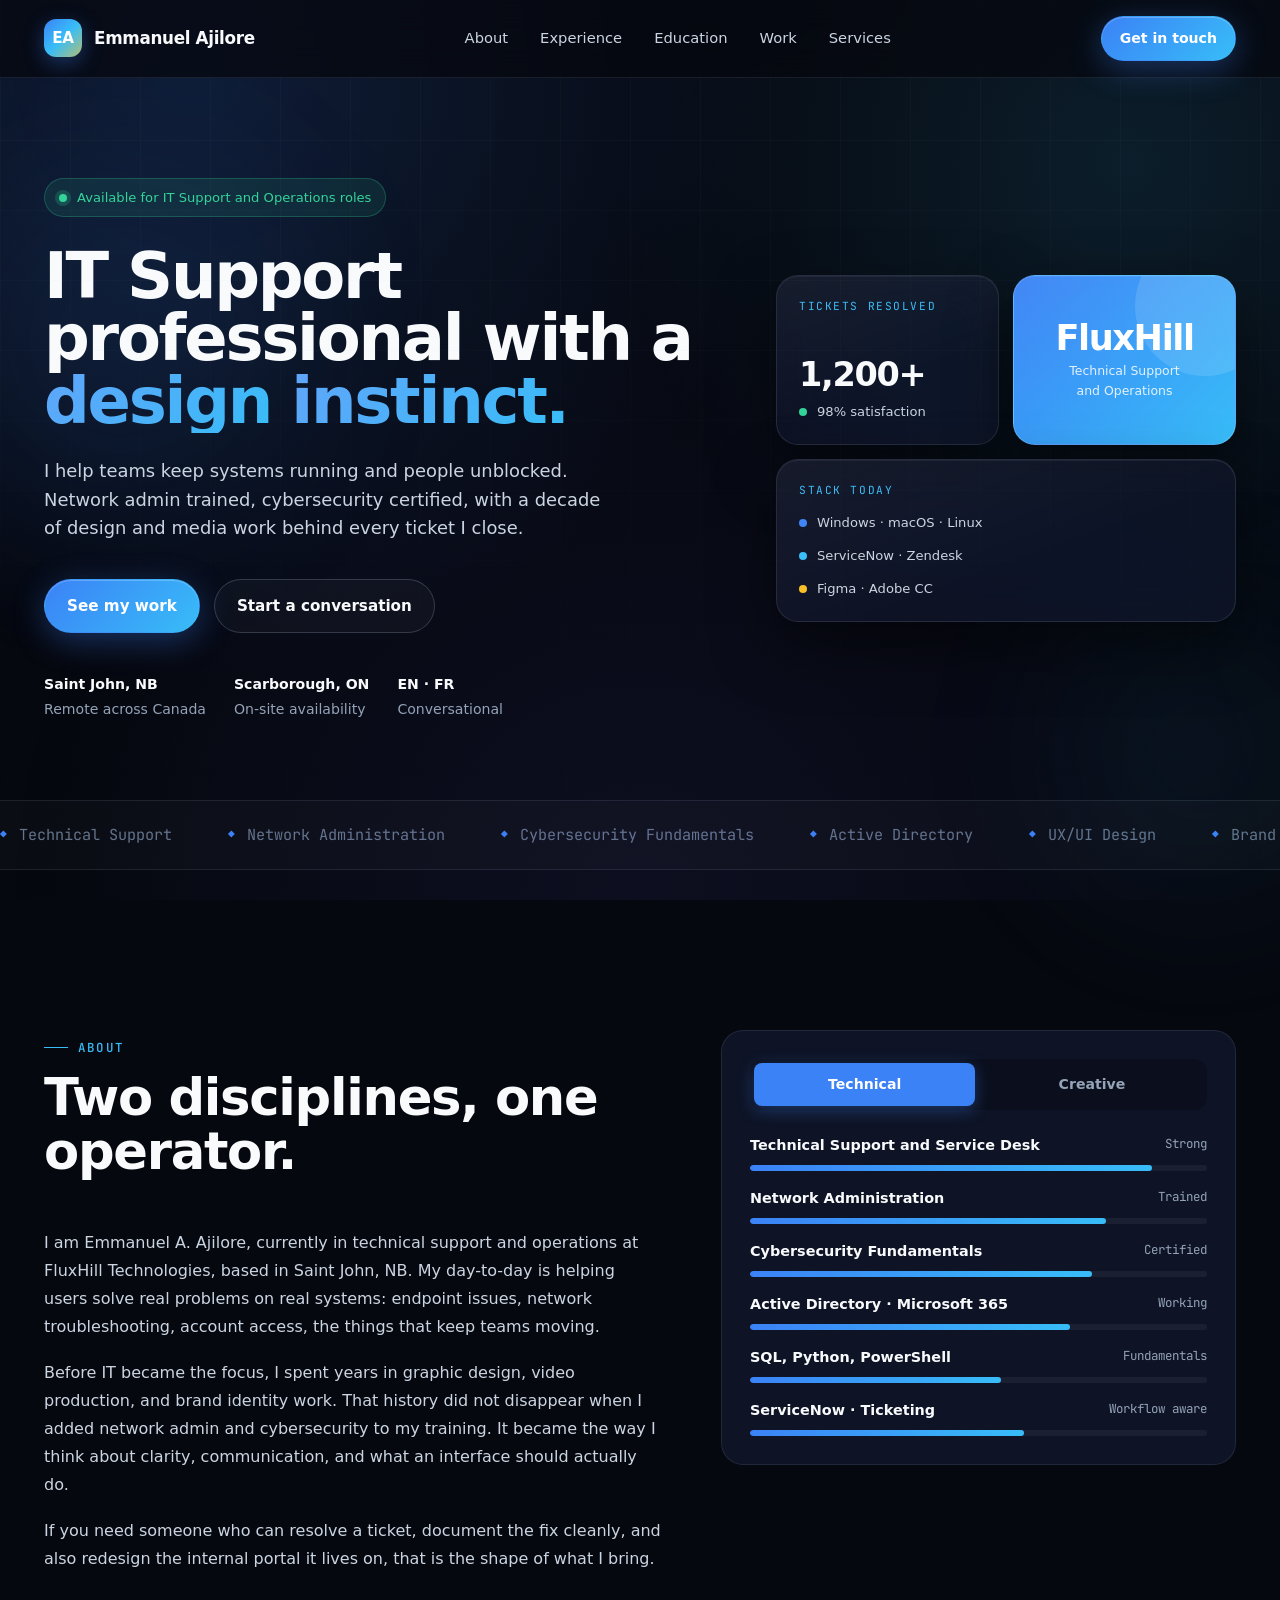
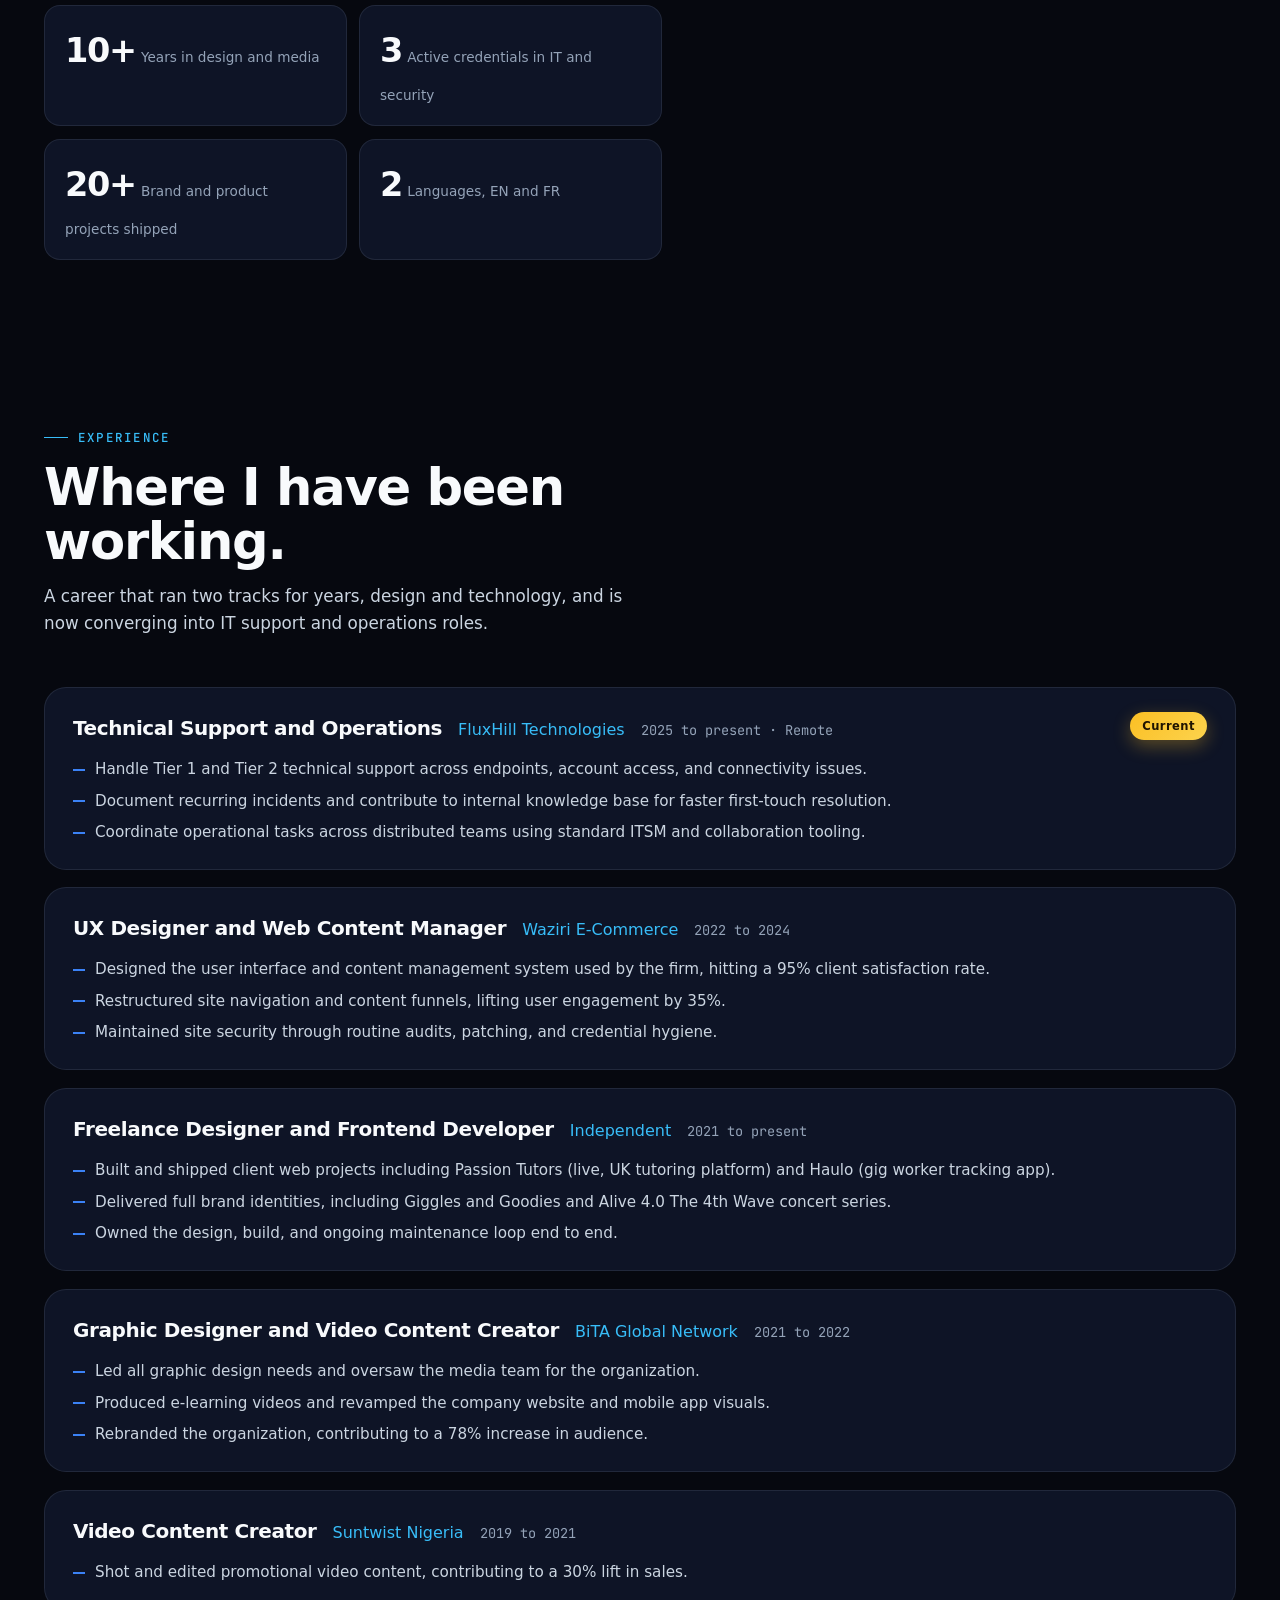
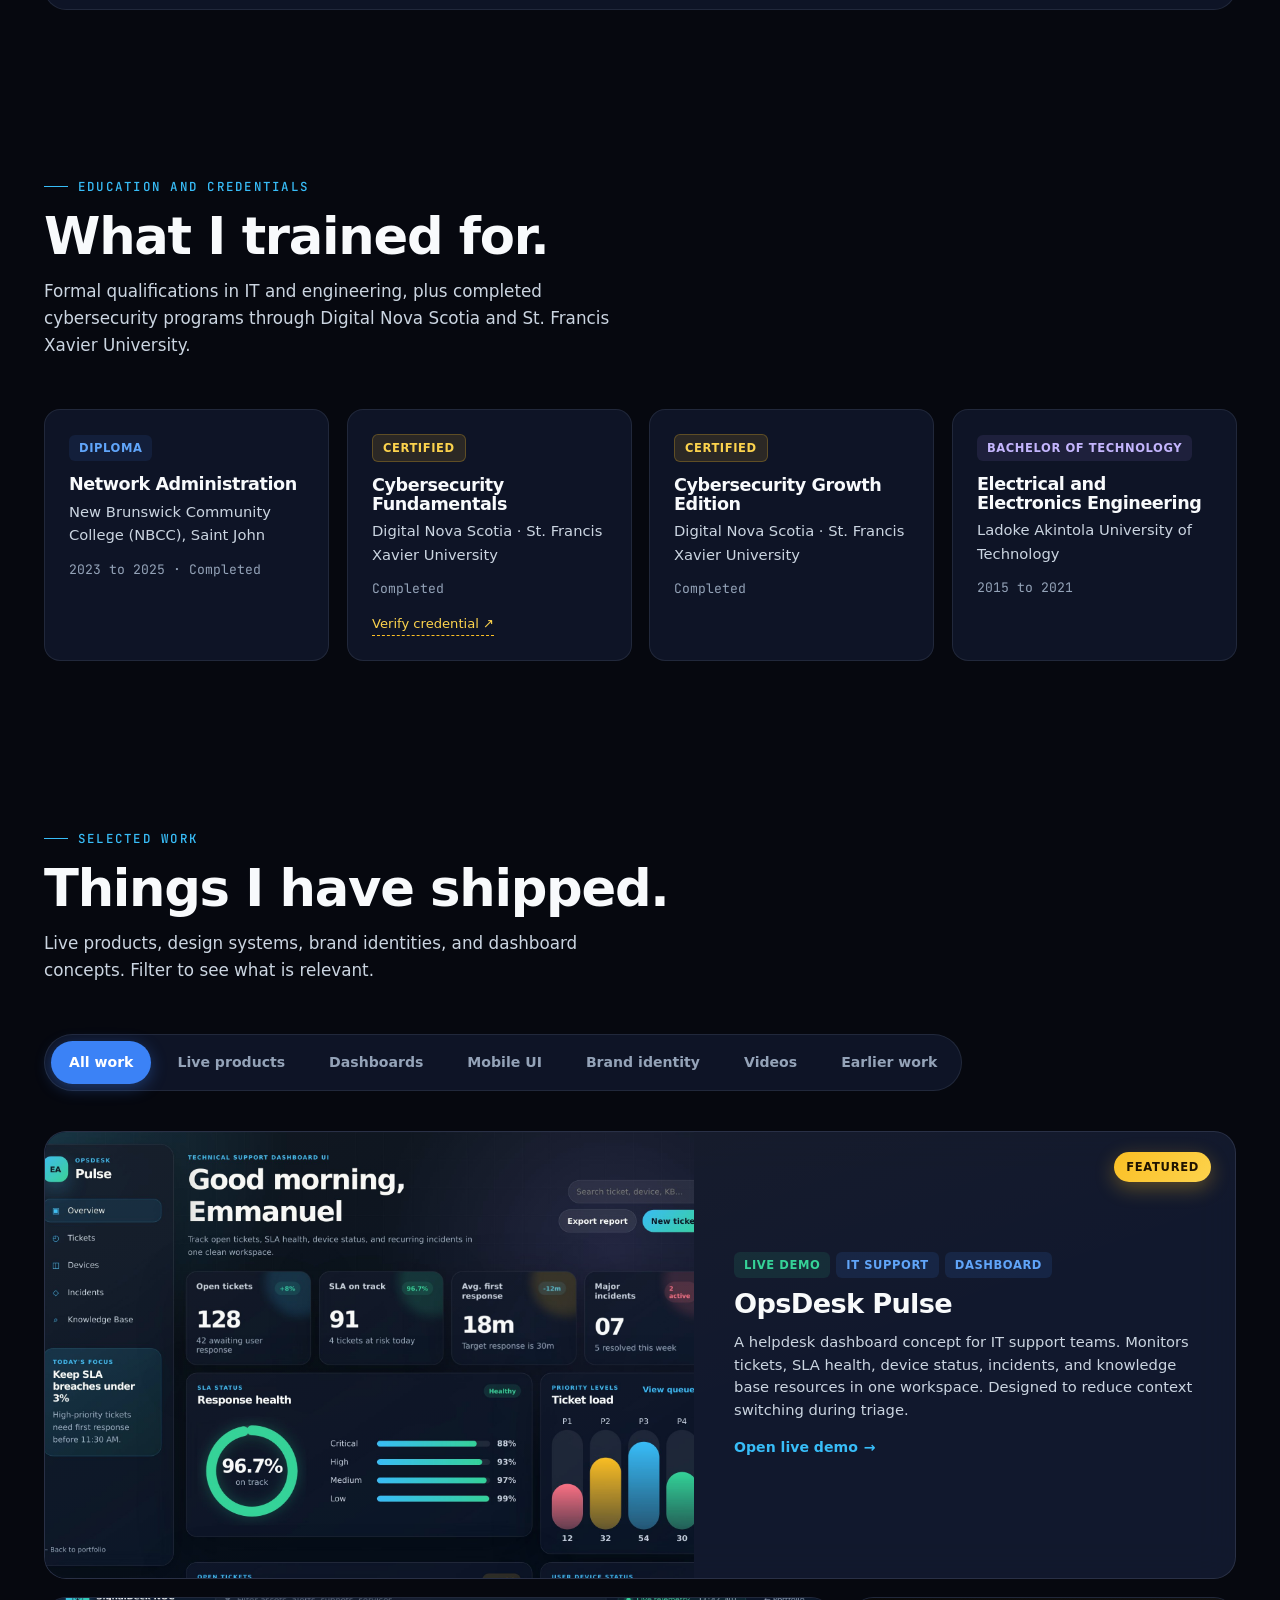
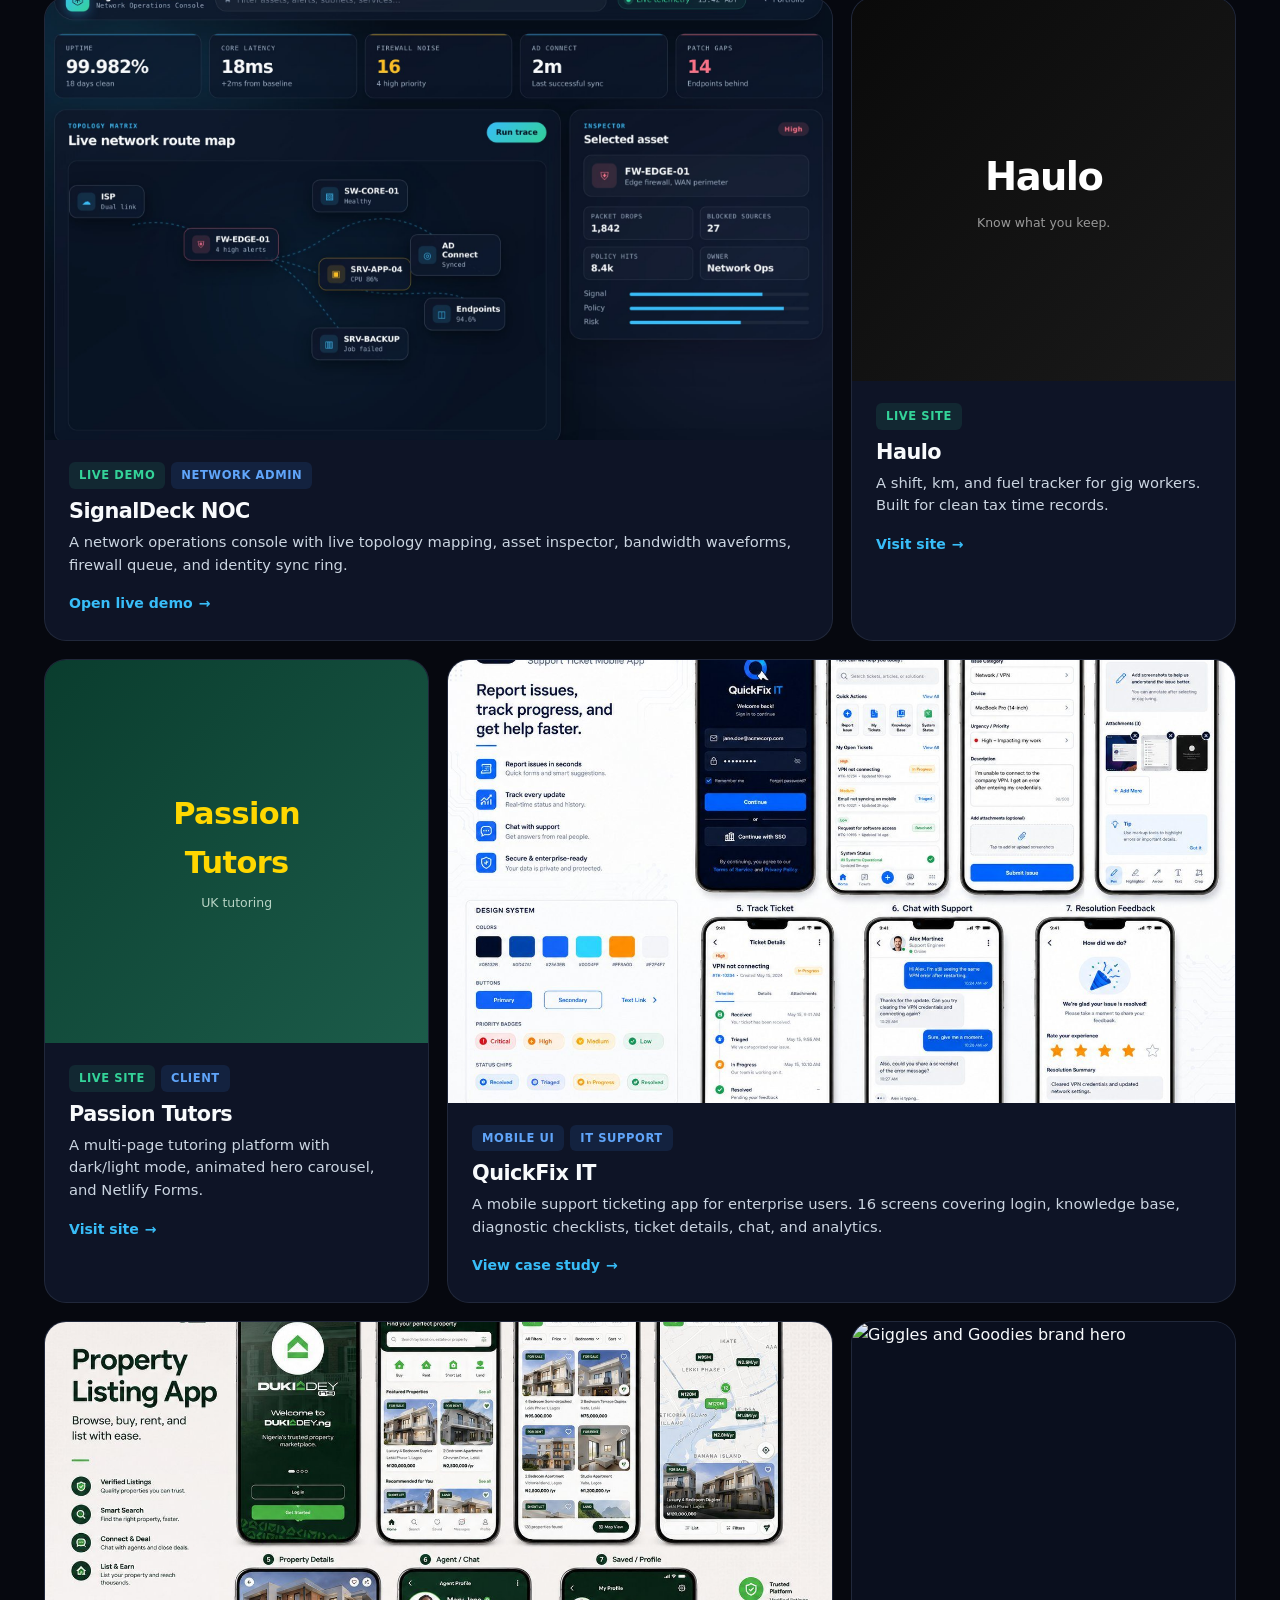
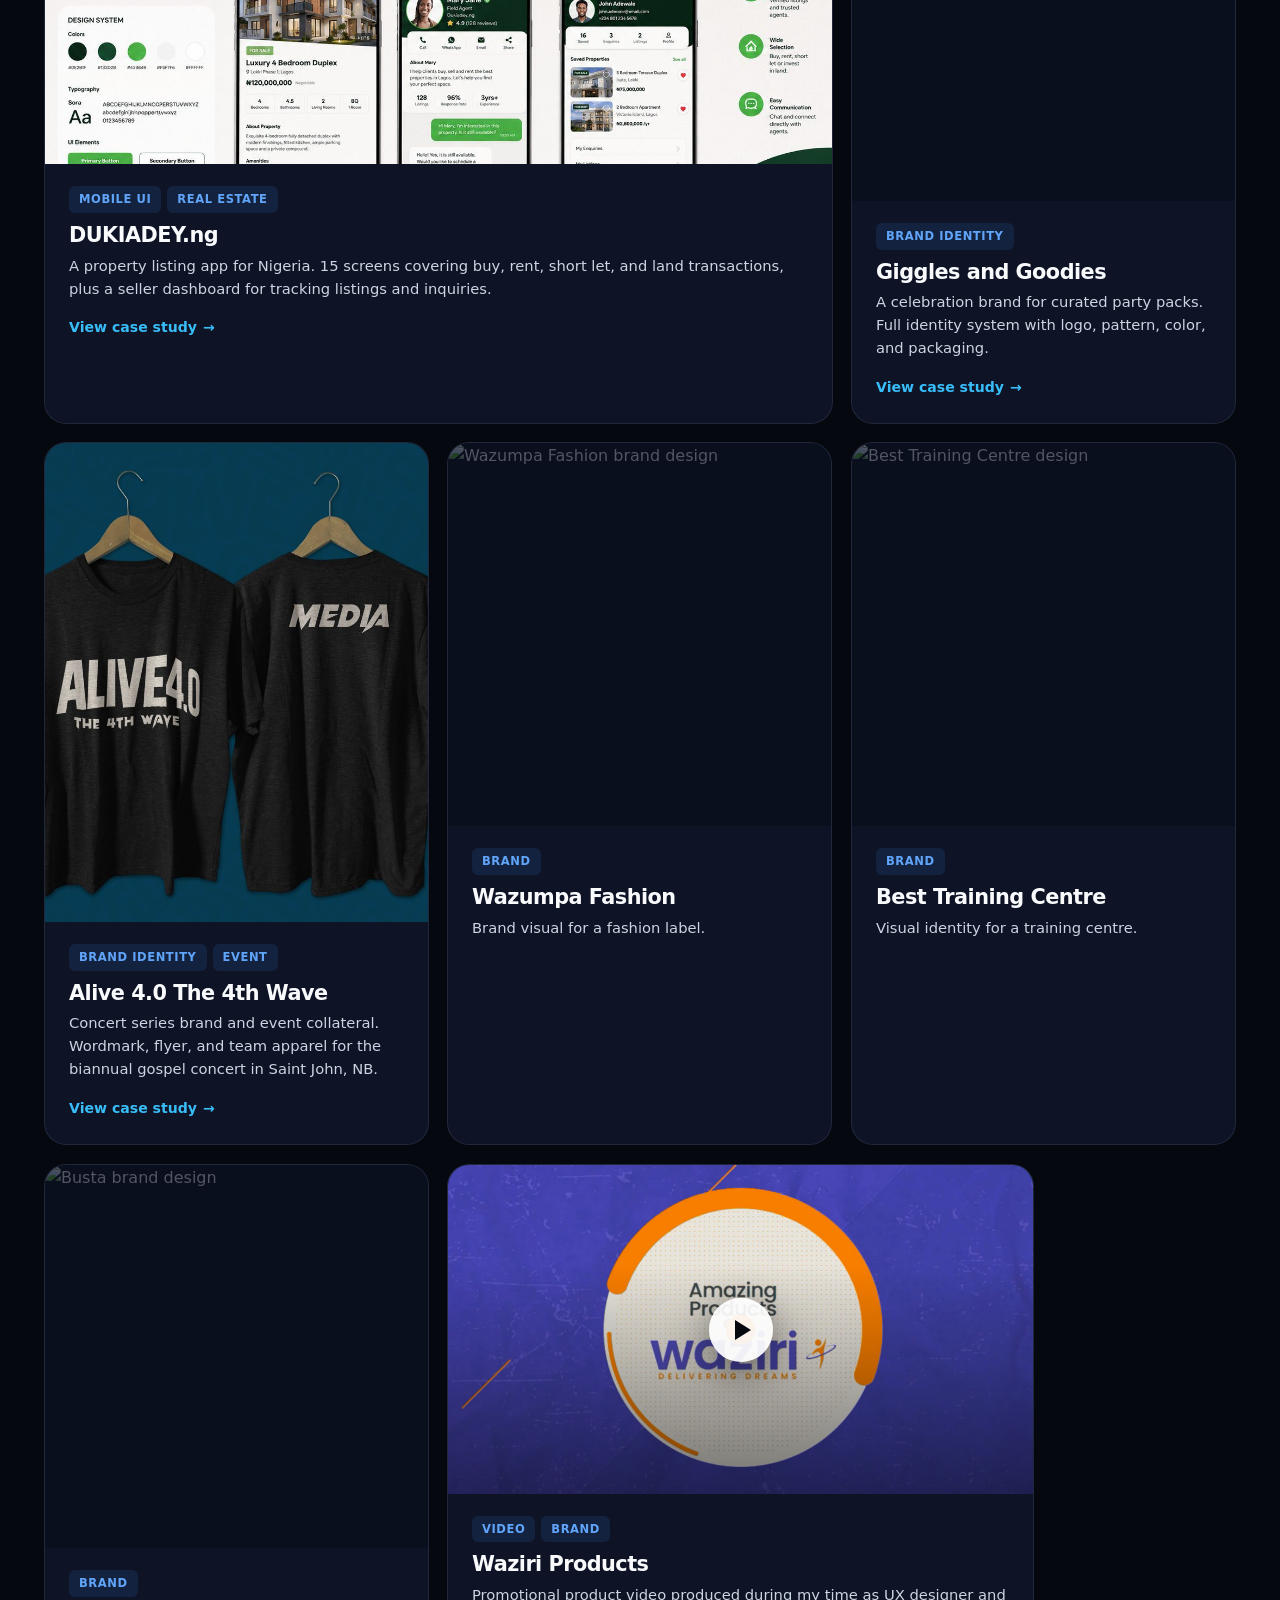
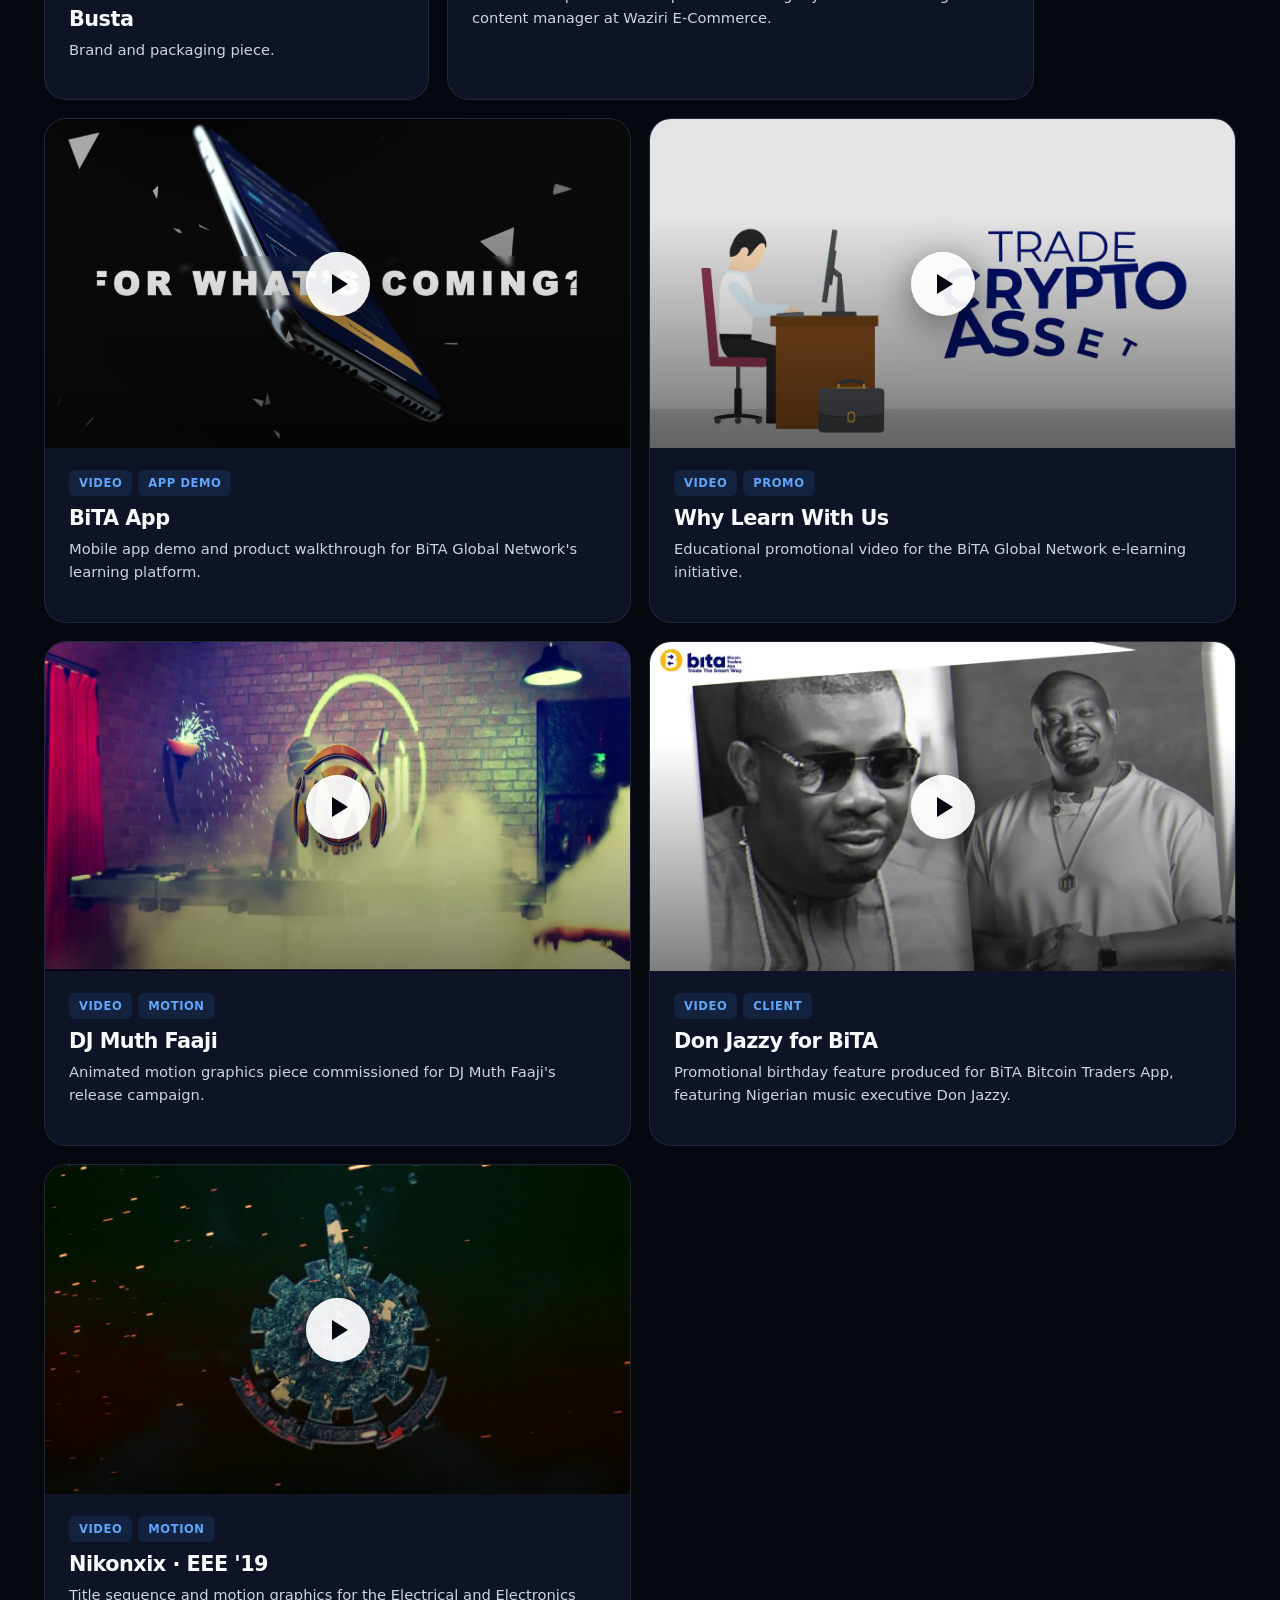
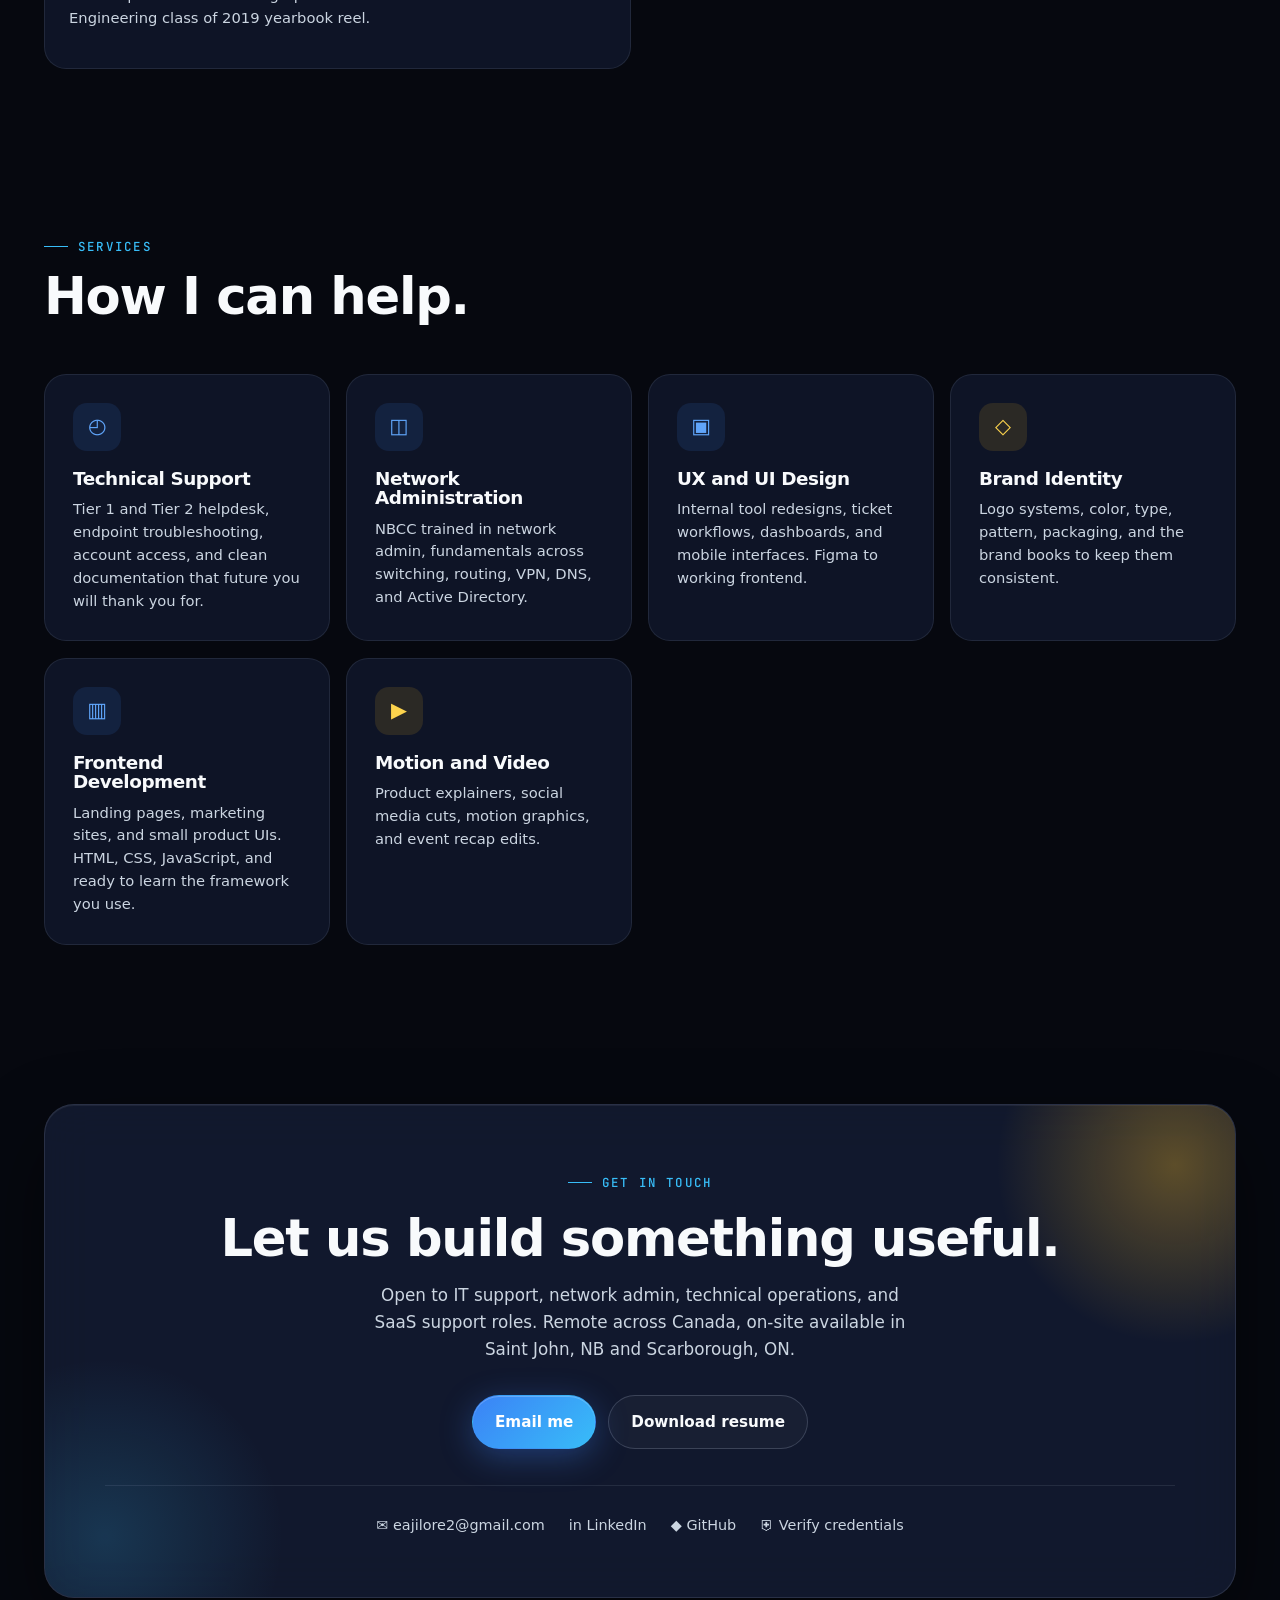
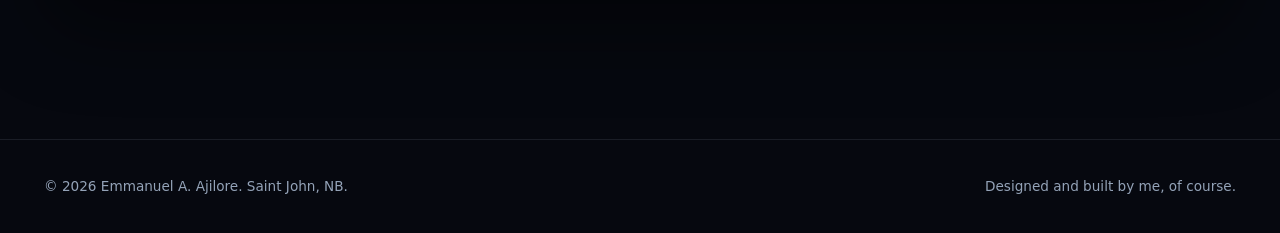
==== commit d92e4335: "Alive: add video hero and overlay logo" ====
--- a/index.html
+++ b/index.html
@@ -1450,10 +1450,64 @@
     overflow: hidden;
   }
 
+  .cs-hero.cs-hero--purple {
+    background: #57297b;
+    display: grid;
+    place-items: center;
+  }
+
+  .cs-hero.cs-hero--purple img {
+    width: auto;
+    height: auto;
+    max-width: 100%;
+    max-height: 100%;
+    object-fit: contain;
+    object-position: center;
+    display: block;
+    margin: 0 auto;
+  }
+
+  /* Video hero variant */
+  .cs-hero.cs-hero--video {
+    position: relative;
+    background: #000;
+    overflow: hidden;
+  }
+
+  .cs-hero.cs-hero--video .cs-hero__video {
+    position: absolute;
+    inset: 0;
+    width: 100%;
+    height: 100%;
+    object-fit: cover;
+    display: block;
+  }
+
+  .cs-hero.cs-hero--video .cs-hero__logo {
+    position: relative;
+    z-index: 3;
+    width: auto;
+    height: auto;
+    max-width: 60%;
+    max-height: 60%;
+    object-fit: contain;
+    display: block;
+    margin: 0 auto;
+    pointer-events: none;
+  }
+
   .cs-hero img {
     width: 100%;
     height: 100%;
     object-fit: cover;
+  }
+
+  .cs-hero.cs-hero--purple::after {
+    content: '';
+    position: absolute;
+    inset: 0;
+    background: transparent;
+    pointer-events: none;
   }
 
   .cs-hero::after {
@@ -2276,7 +2330,7 @@
       <!-- Giggles & Goodies -->
       <article class="work-card span-4" data-tags="brand">
         <div class="work-img tall">
-          <img src="./assets/portfolio/giggles-packaging.jpg" alt="Giggles and Goodies brand packaging" />
+          <img src="./img/Giggles background.png" alt="Giggles and Goodies brand hero" />
         </div>
         <div class="work-body">
           <div class="work-tags">
@@ -2531,8 +2585,8 @@
 
 <template id="cs-giggles">
   <article class="cs">
-    <div class="cs-hero">
-      <img src="./assets/portfolio/giggles-cover.jpg" alt="Giggles and Goodies brand cover" />
+    <div class="cs-hero cs-hero--purple">
+      <img src="./img/Giggles background.png" alt="Giggles and Goodies background pattern" />
     </div>
     <div class="cs-body">
       <div class="cs-meta">
@@ -2608,8 +2662,13 @@
 
 <template id="cs-alive">
   <article class="cs">
-    <div class="cs-hero">
-      <img src="./assets/portfolio/alive-4-shirt.jpg" alt="Alive 4.0 The 4th Wave media team shirt" />
+    <div class="cs-hero cs-hero--video">
+      <video class="cs-hero__video" autoplay muted loop playsinline>
+        <source src="./Videos/Alive Background.mp4" type="video/mp4">
+        <!-- fallback image -->
+        <img src="./assets/portfolio/alive-4-shirt.jpg" alt="Alive 4.0 fallback" />
+      </video>
+      <img class="cs-hero__logo" src="./img/Alive 4.0.png" alt="Alive 4.0 logo" />
     </div>
     <div class="cs-body">
       <div class="cs-meta">
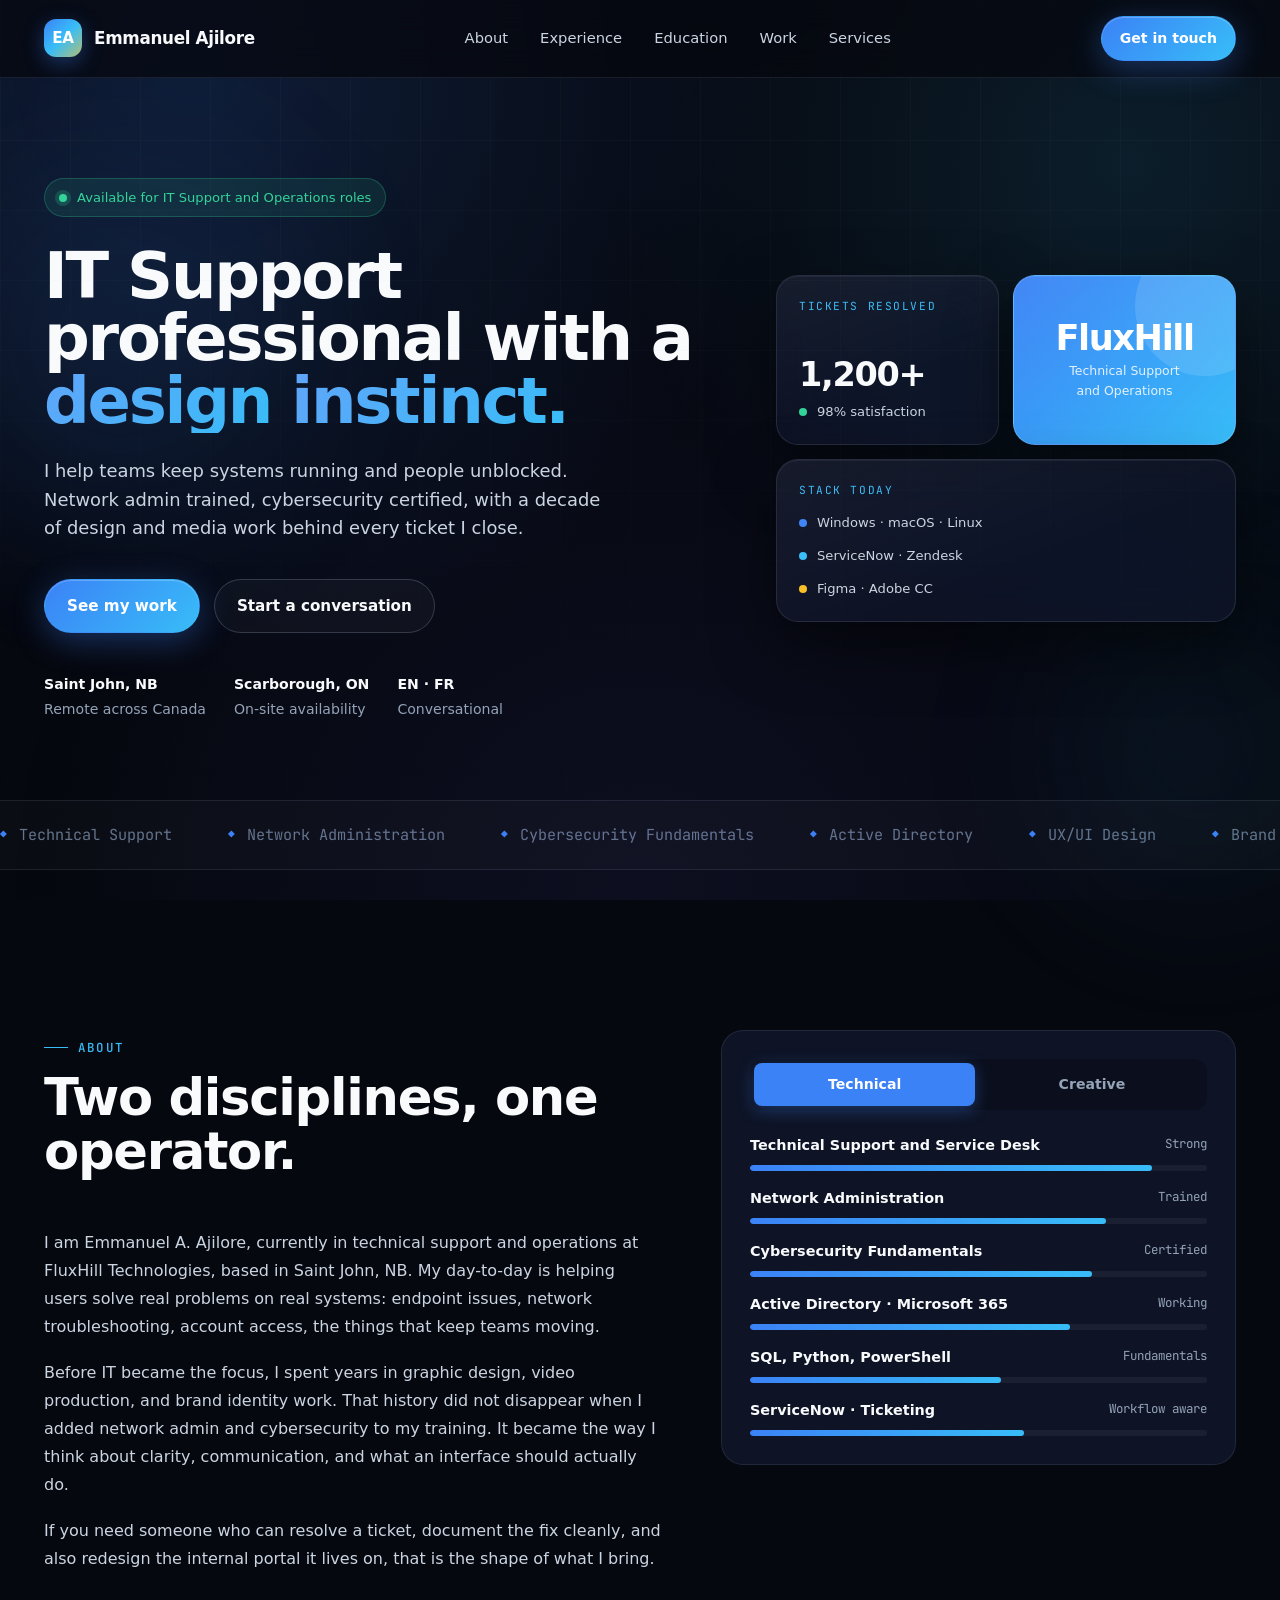
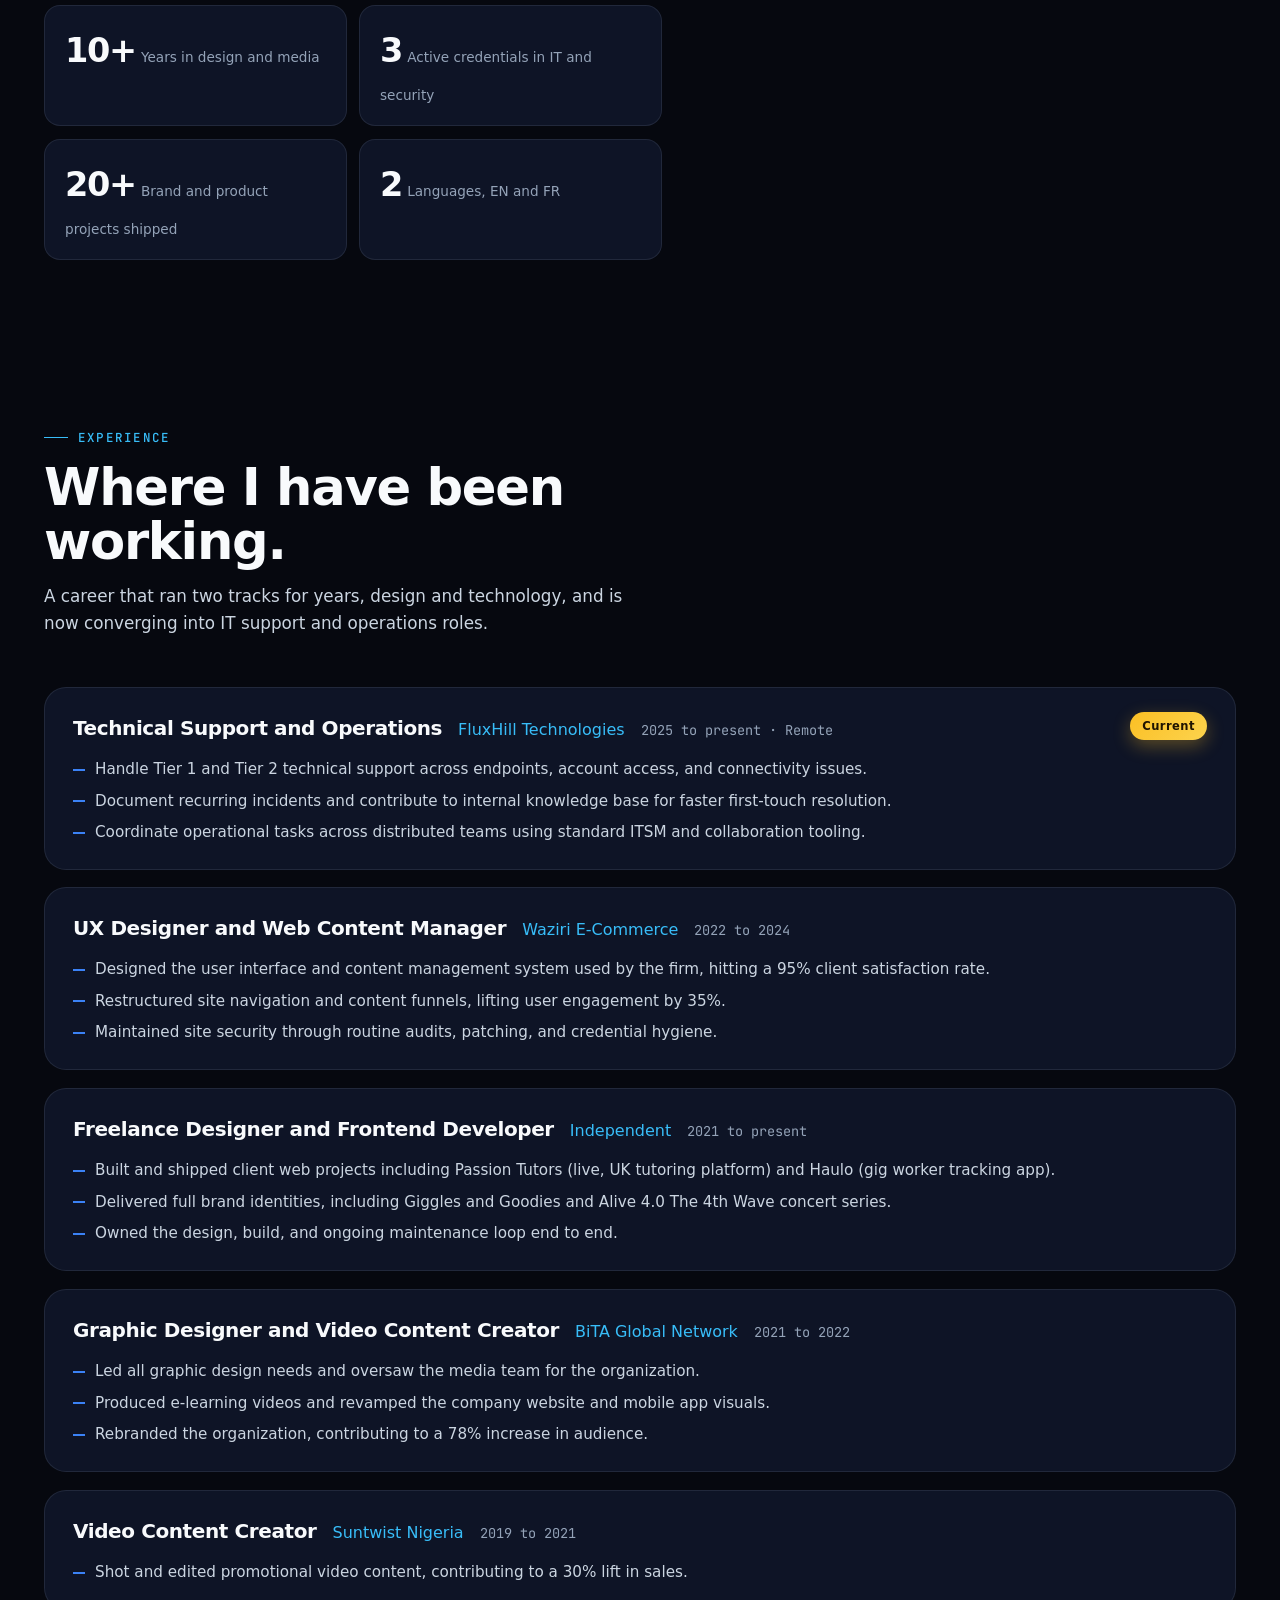
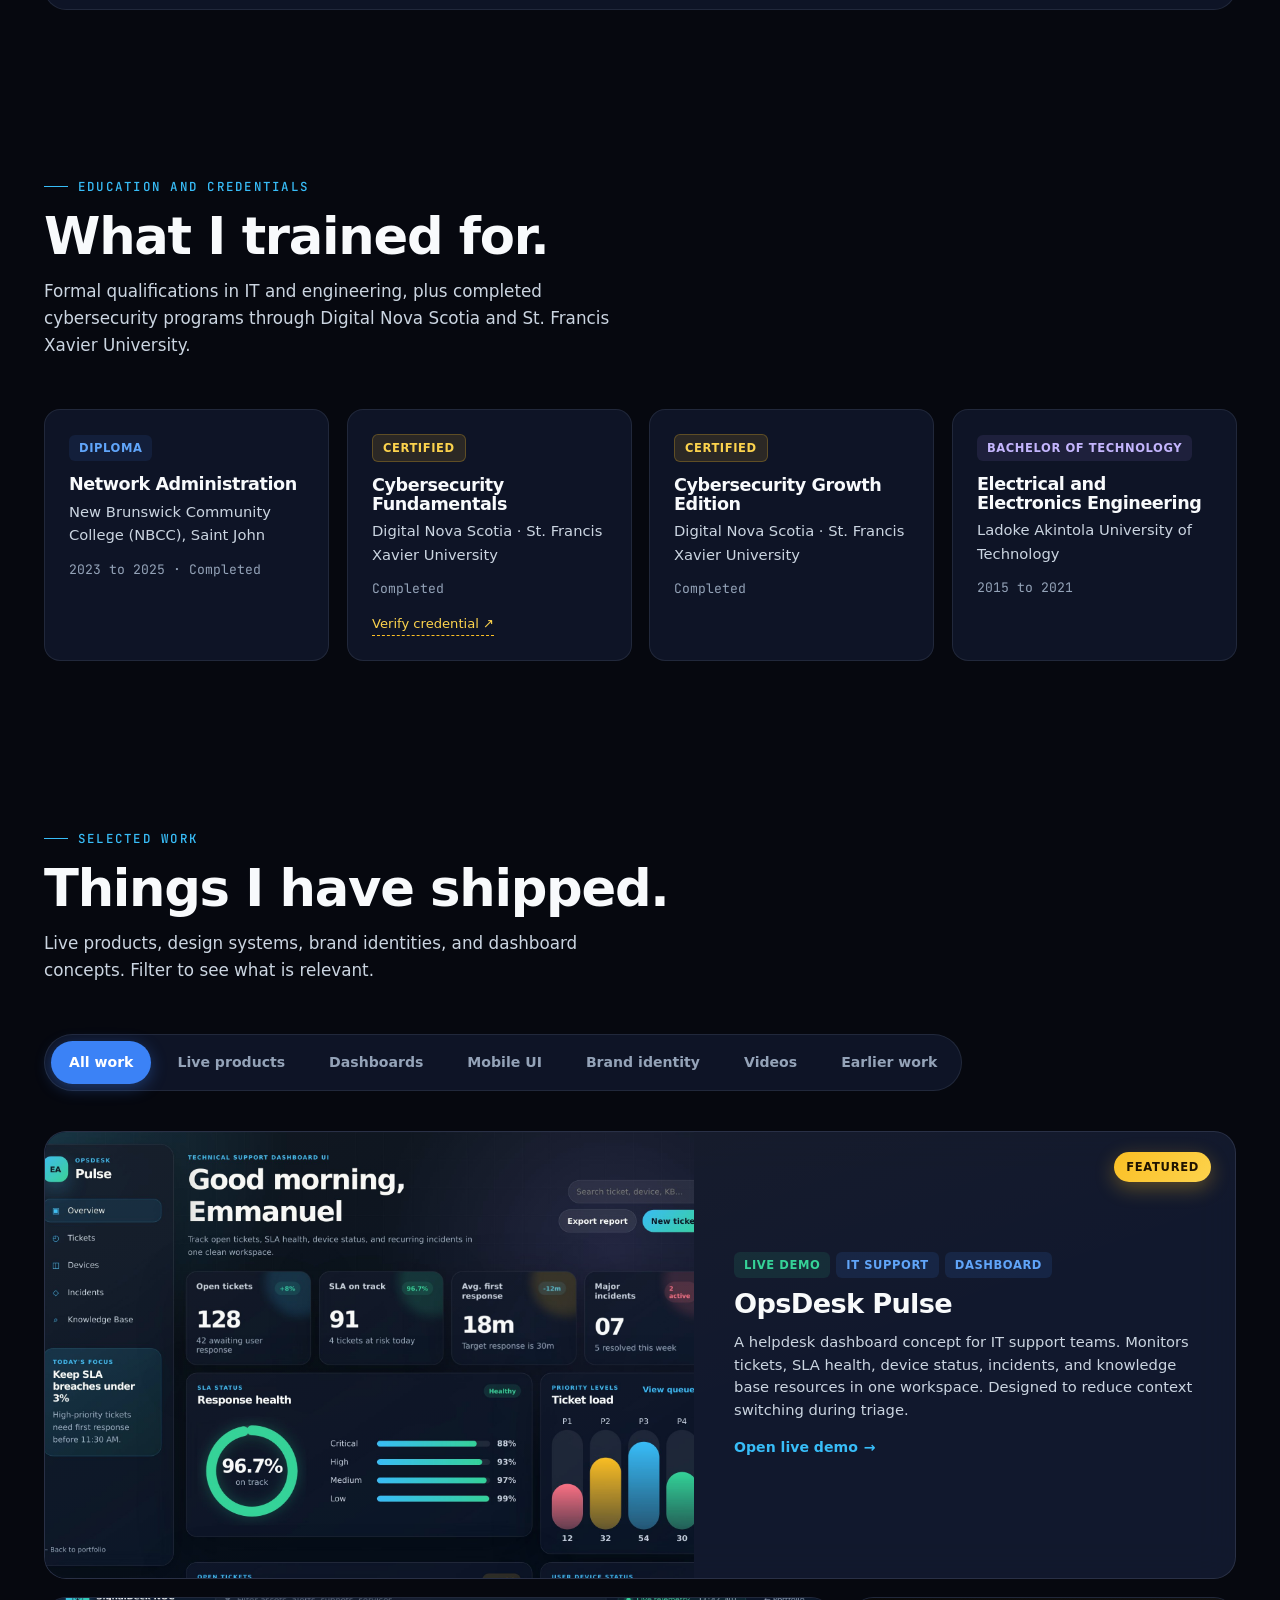
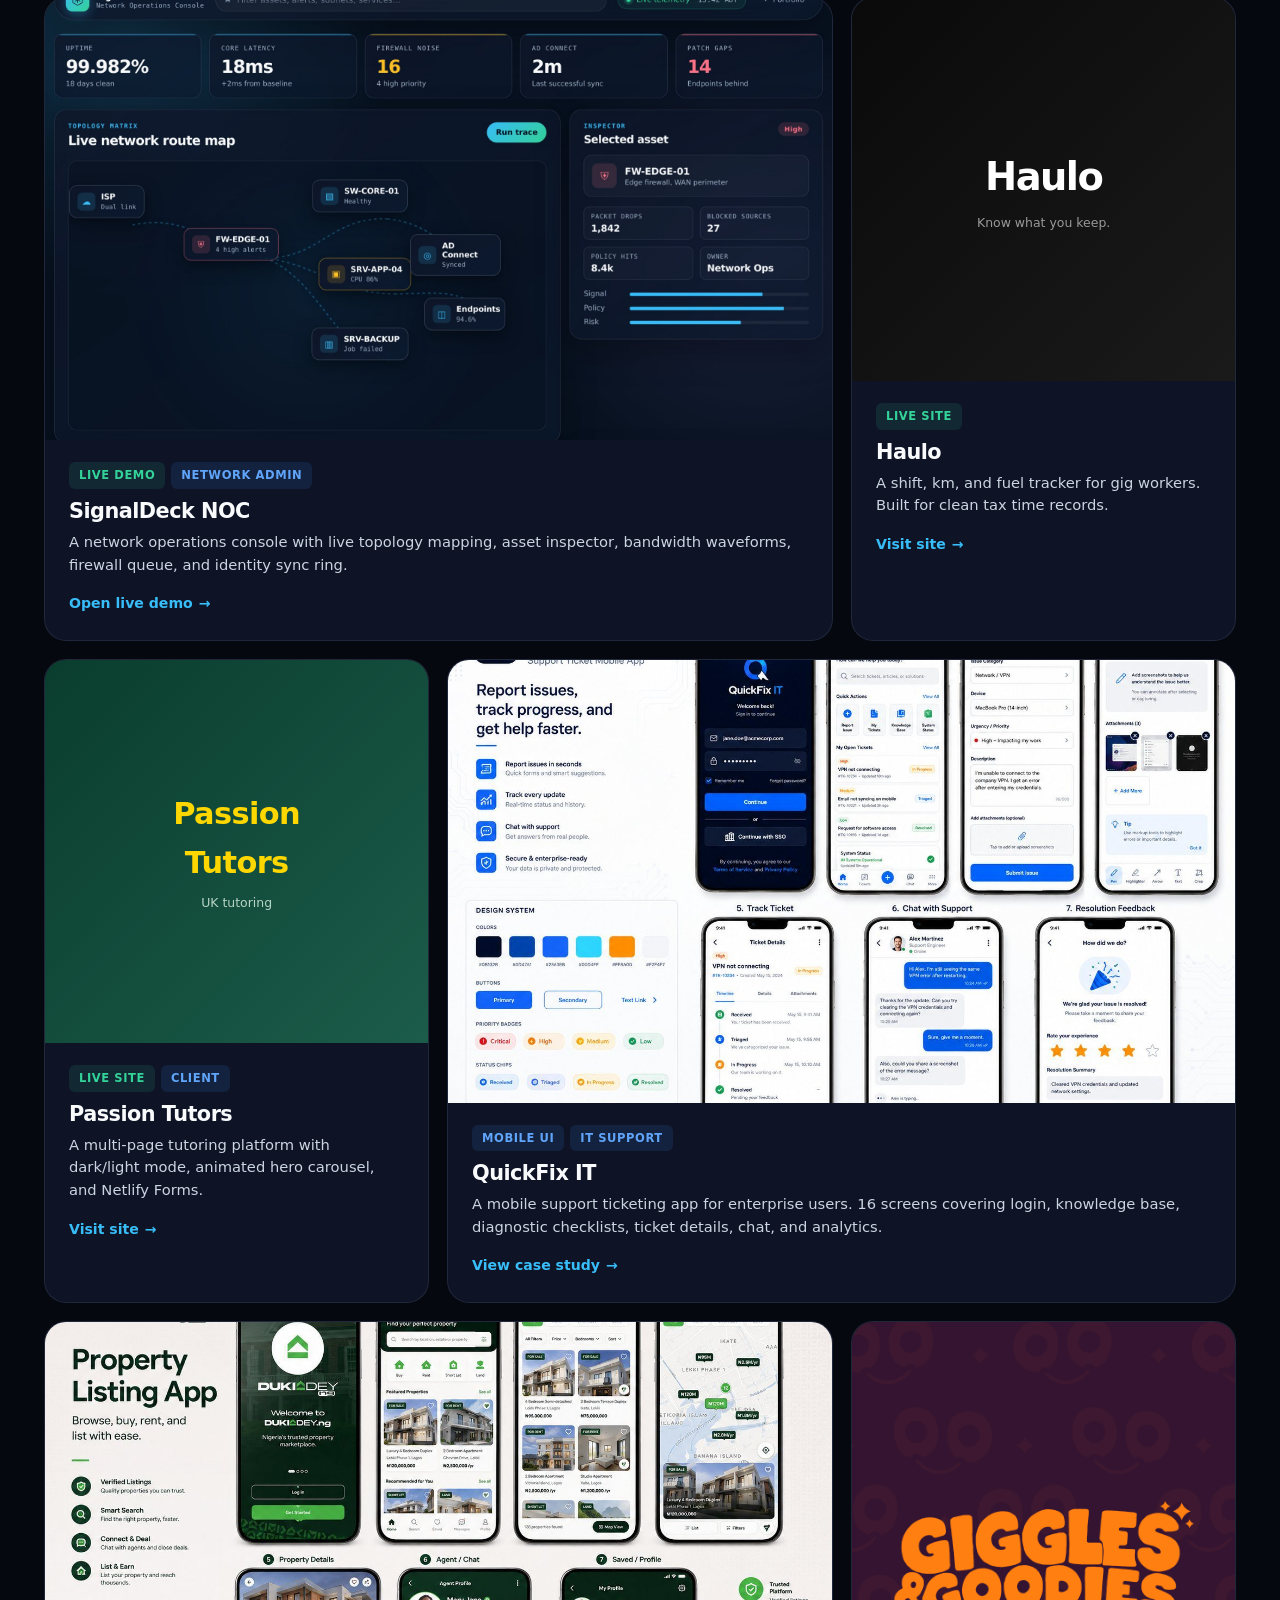
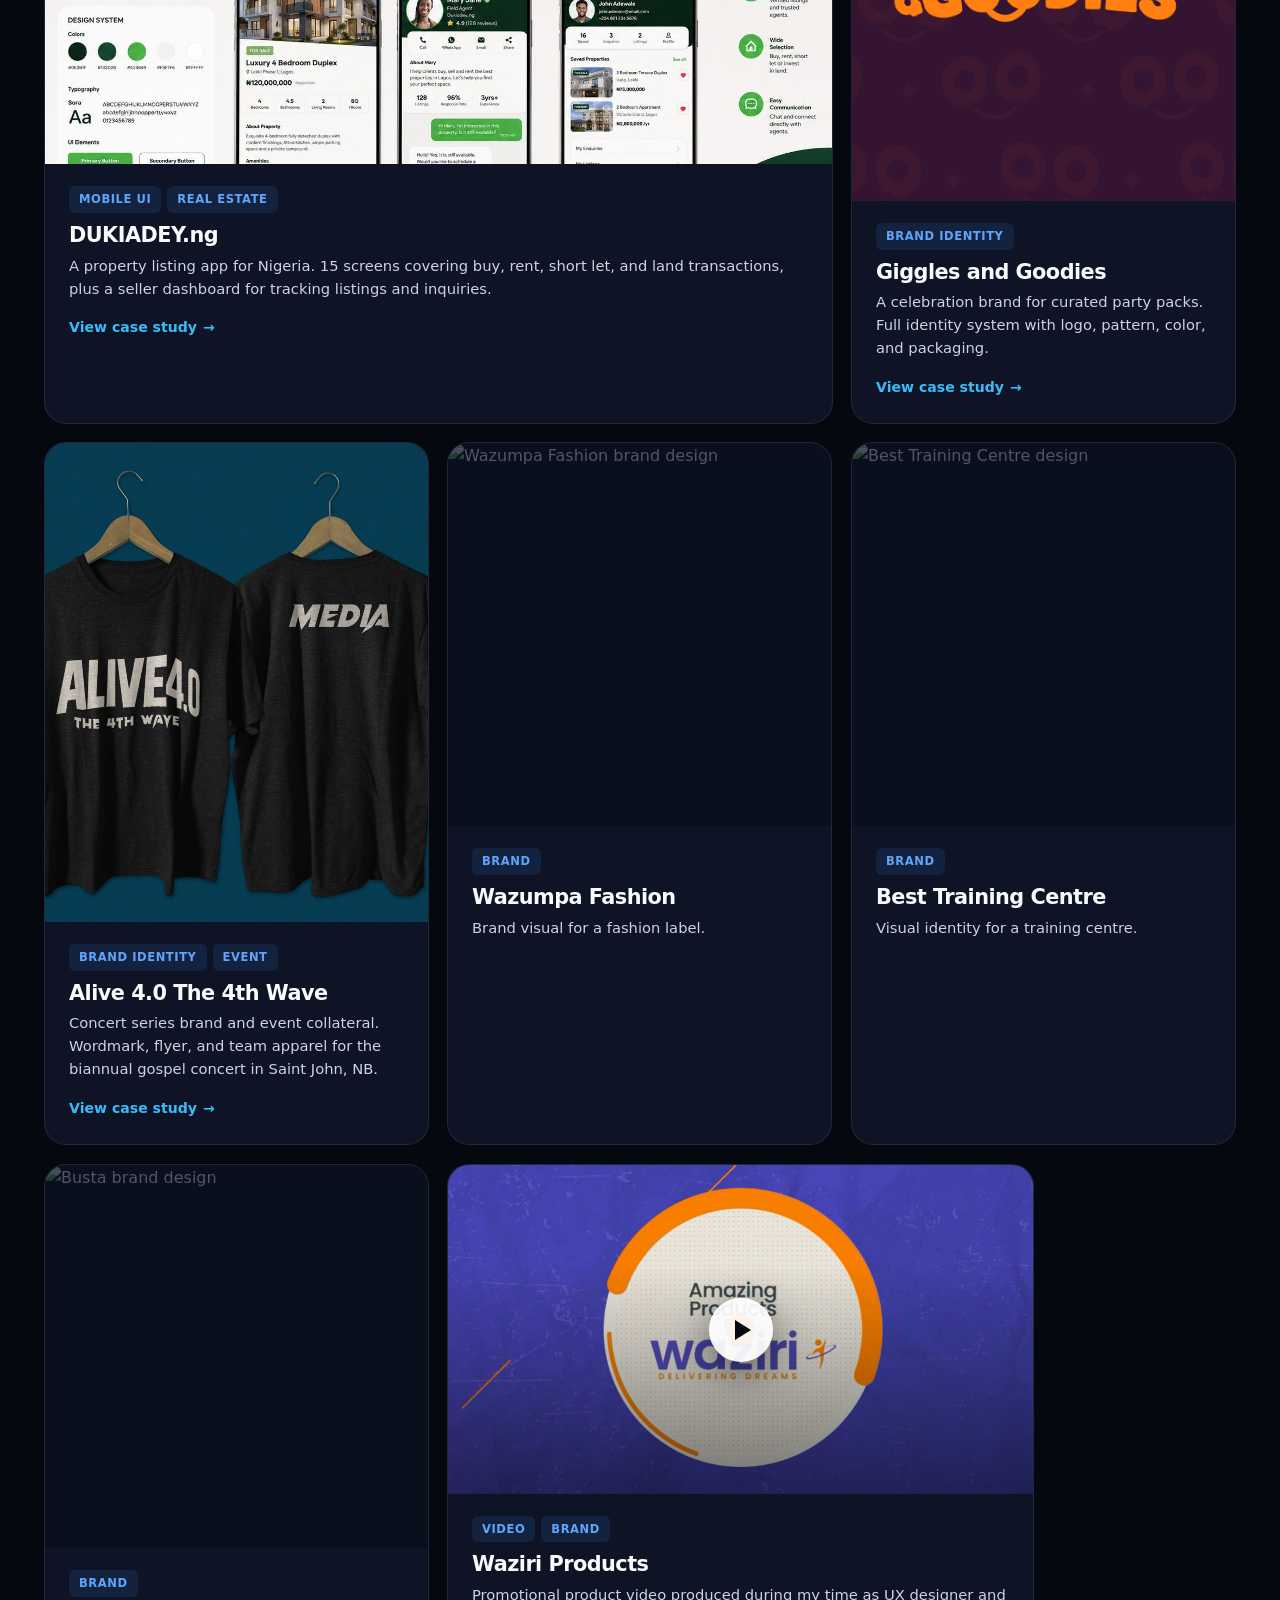
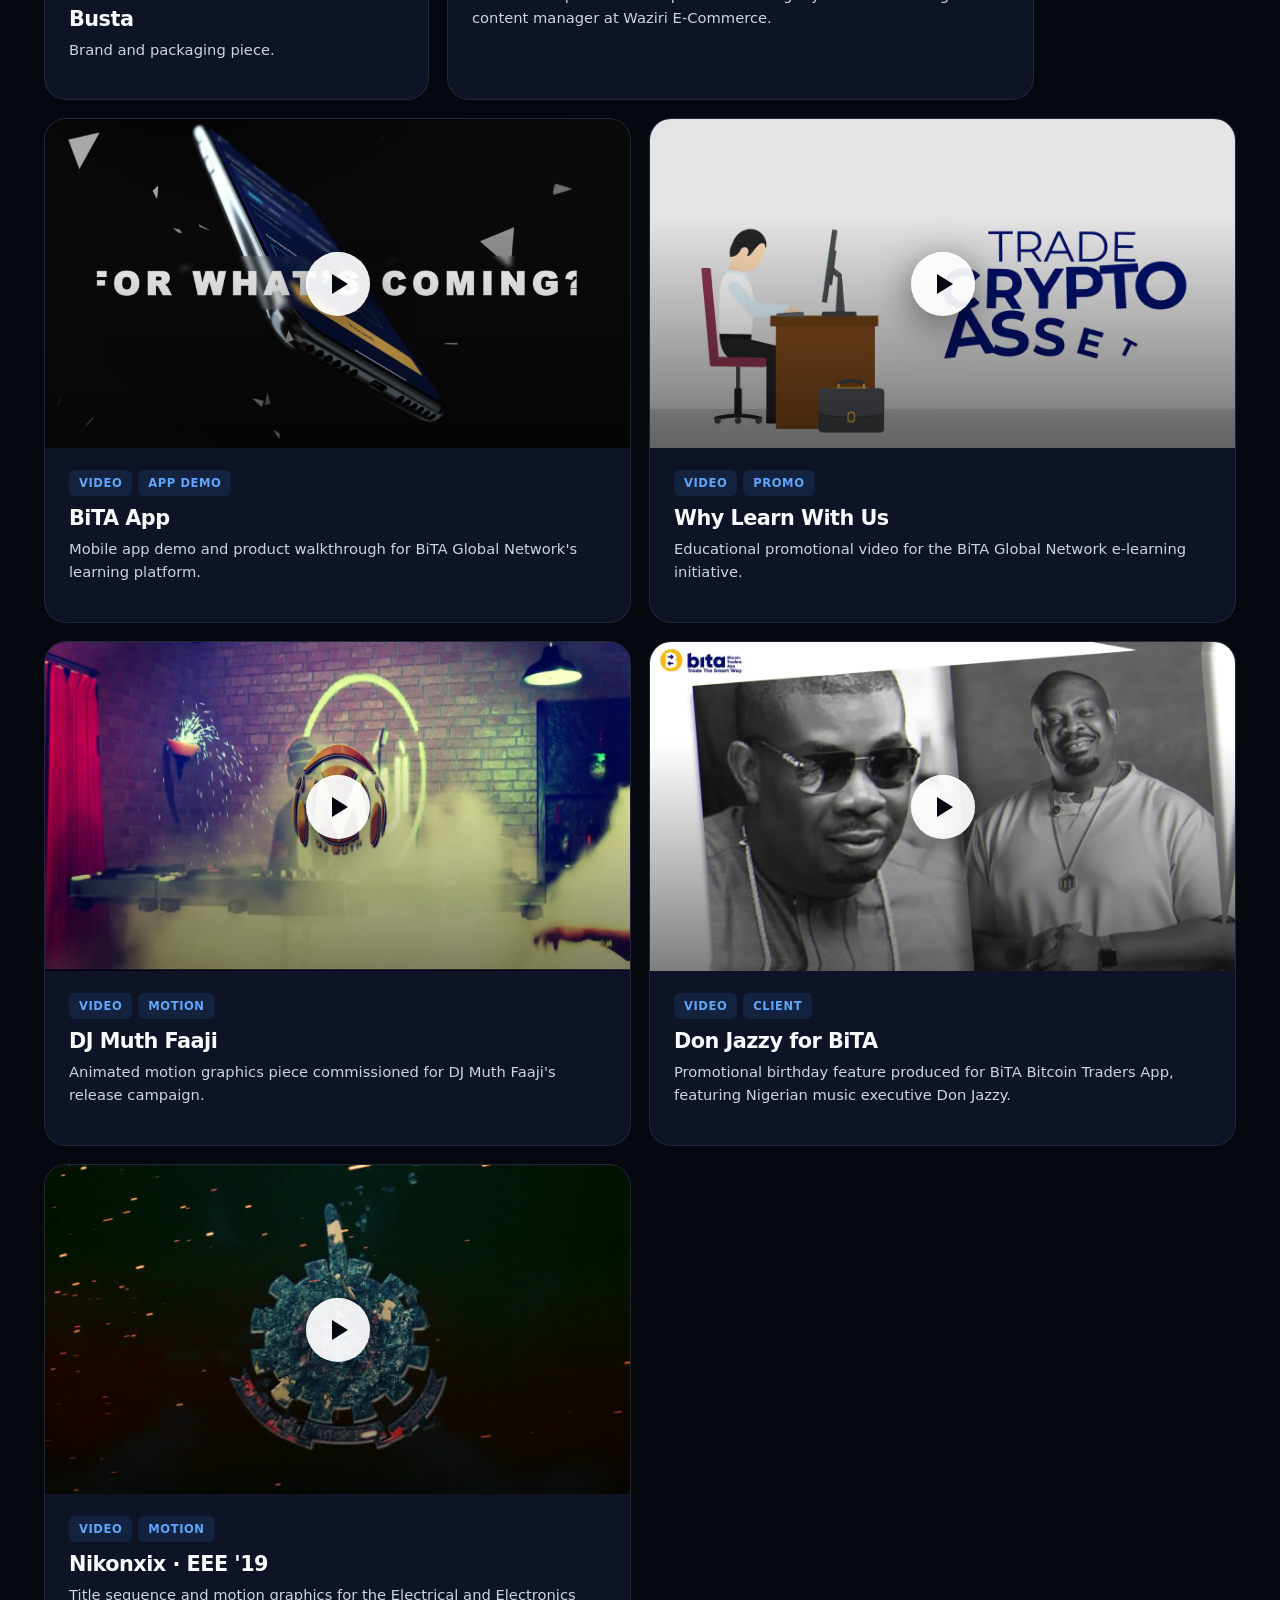
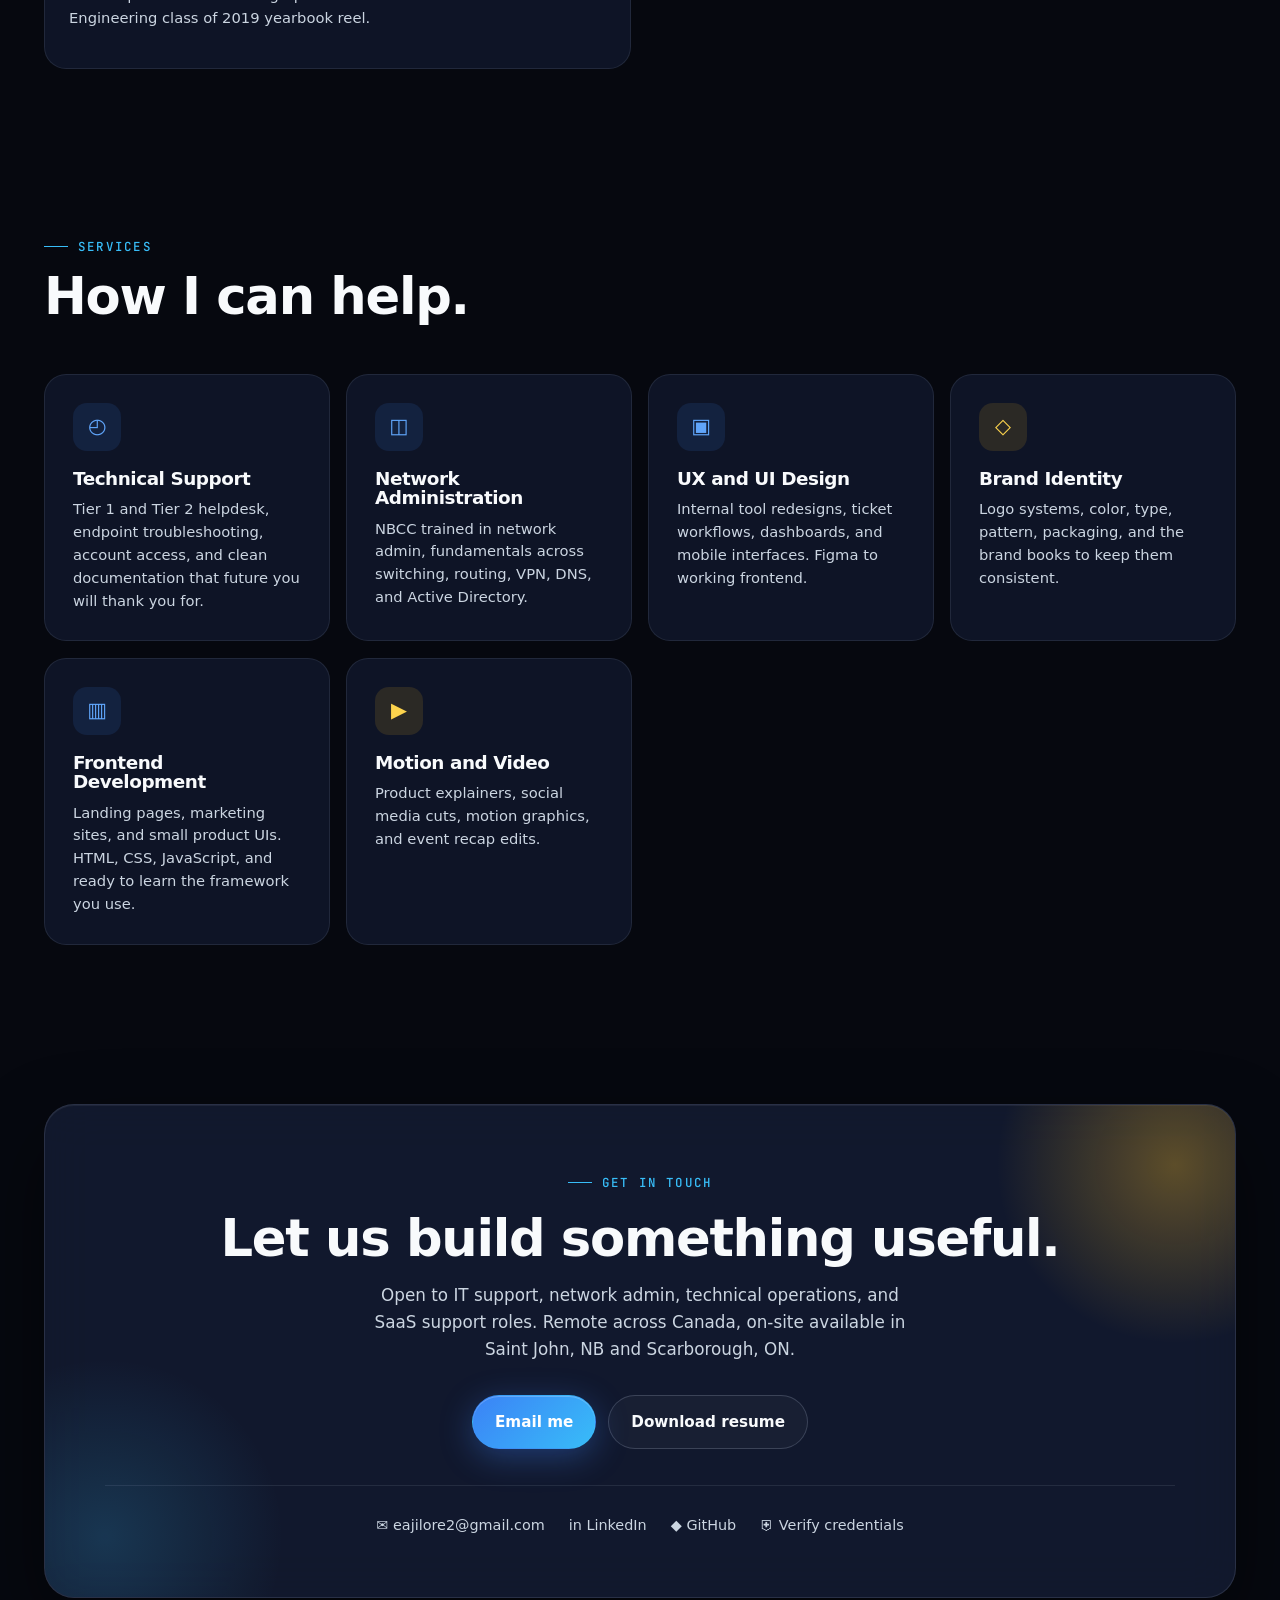
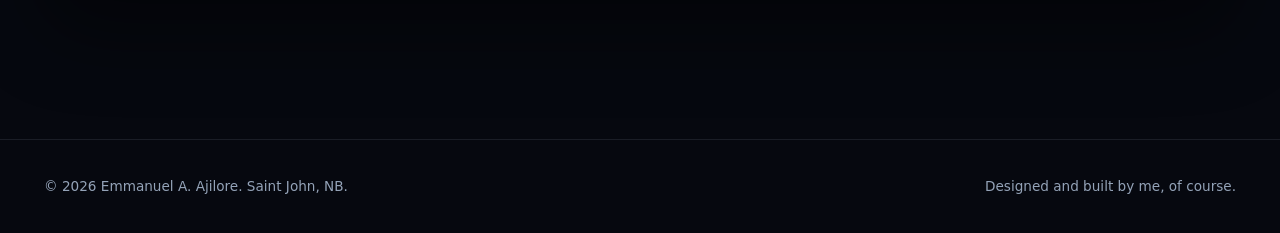
==== commit e49092aa: "Alive: center and reduce overlay logo size" ====
--- a/index.html
+++ b/index.html
@@ -1472,6 +1472,8 @@
     position: relative;
     background: #000;
     overflow: hidden;
+    display: grid;
+    place-items: center;
   }
 
   .cs-hero.cs-hero--video .cs-hero__video {
@@ -1488,12 +1490,13 @@
     z-index: 3;
     width: auto;
     height: auto;
-    max-width: 60%;
-    max-height: 60%;
+    max-width: 35%;
+    max-height: 50%;
     object-fit: contain;
     display: block;
-    margin: 0 auto;
     pointer-events: none;
+    justify-self: center;
+    align-self: center;
   }
 
   .cs-hero img {
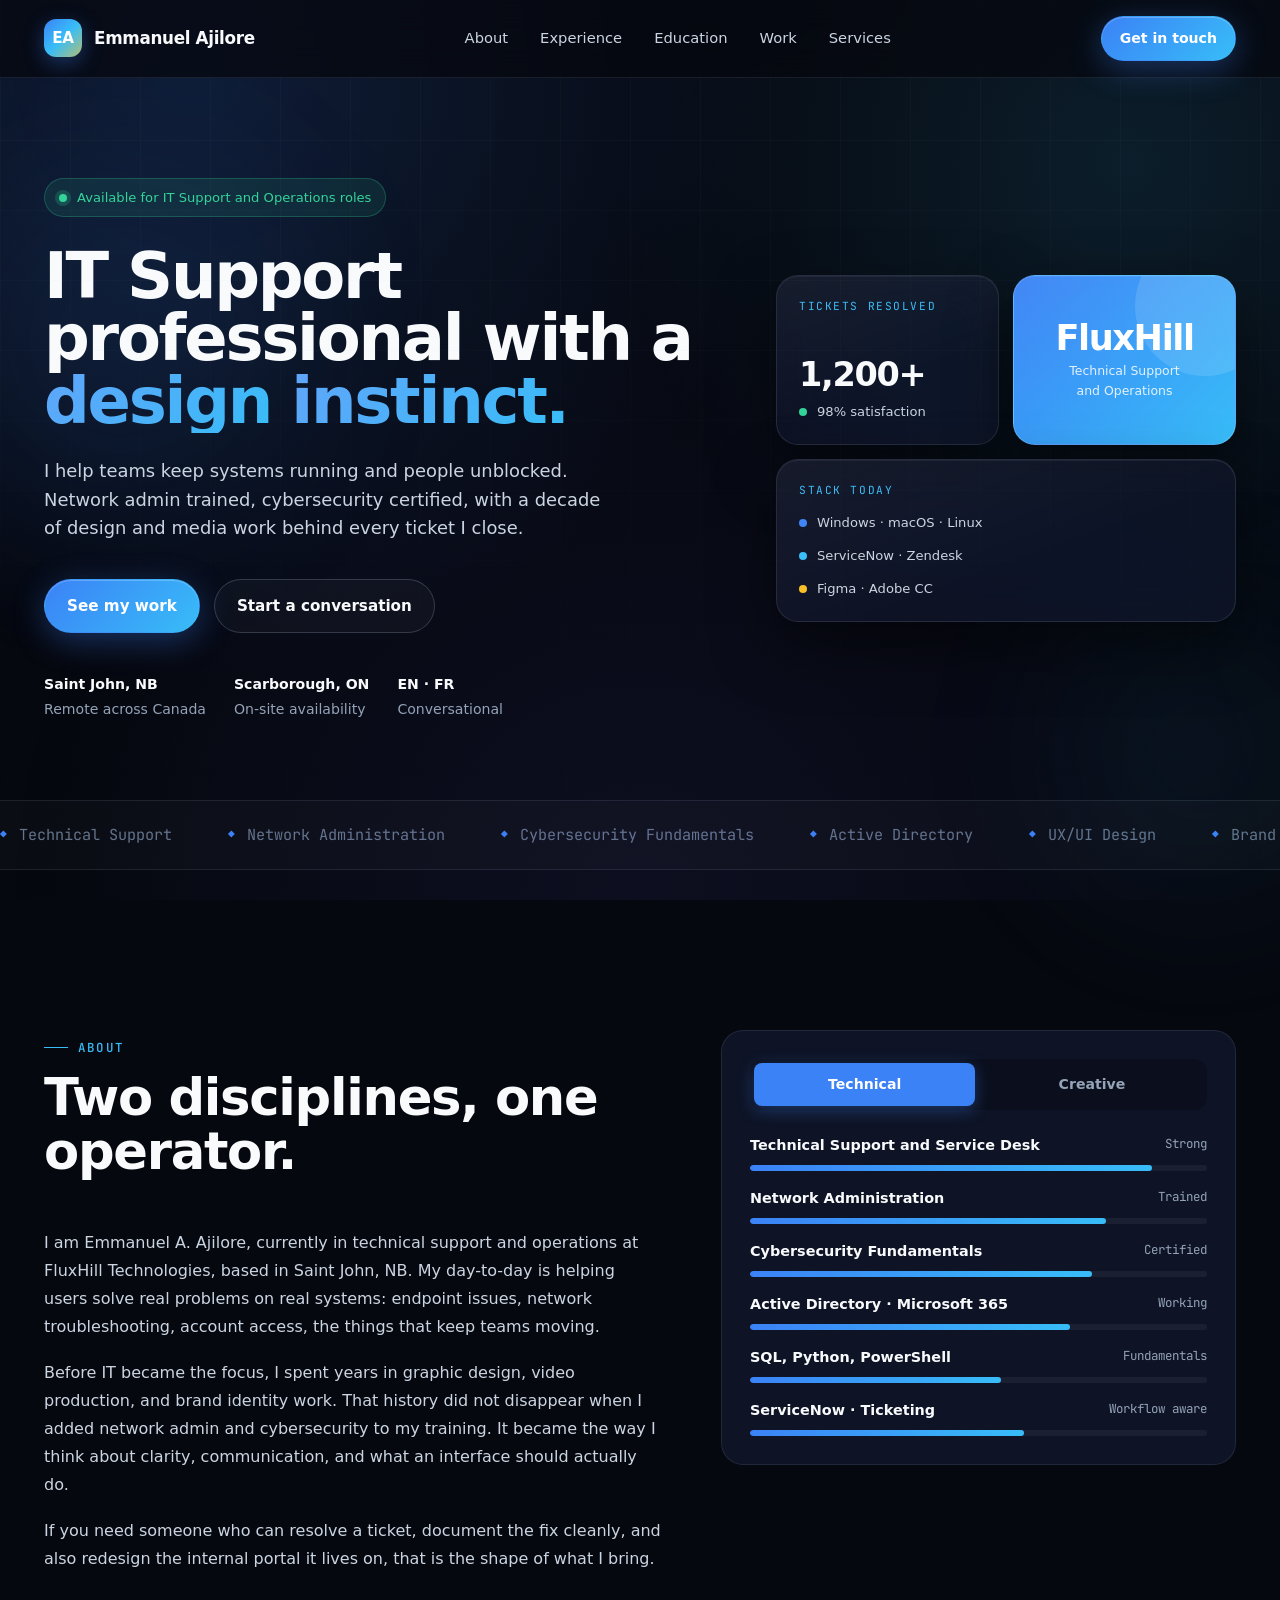
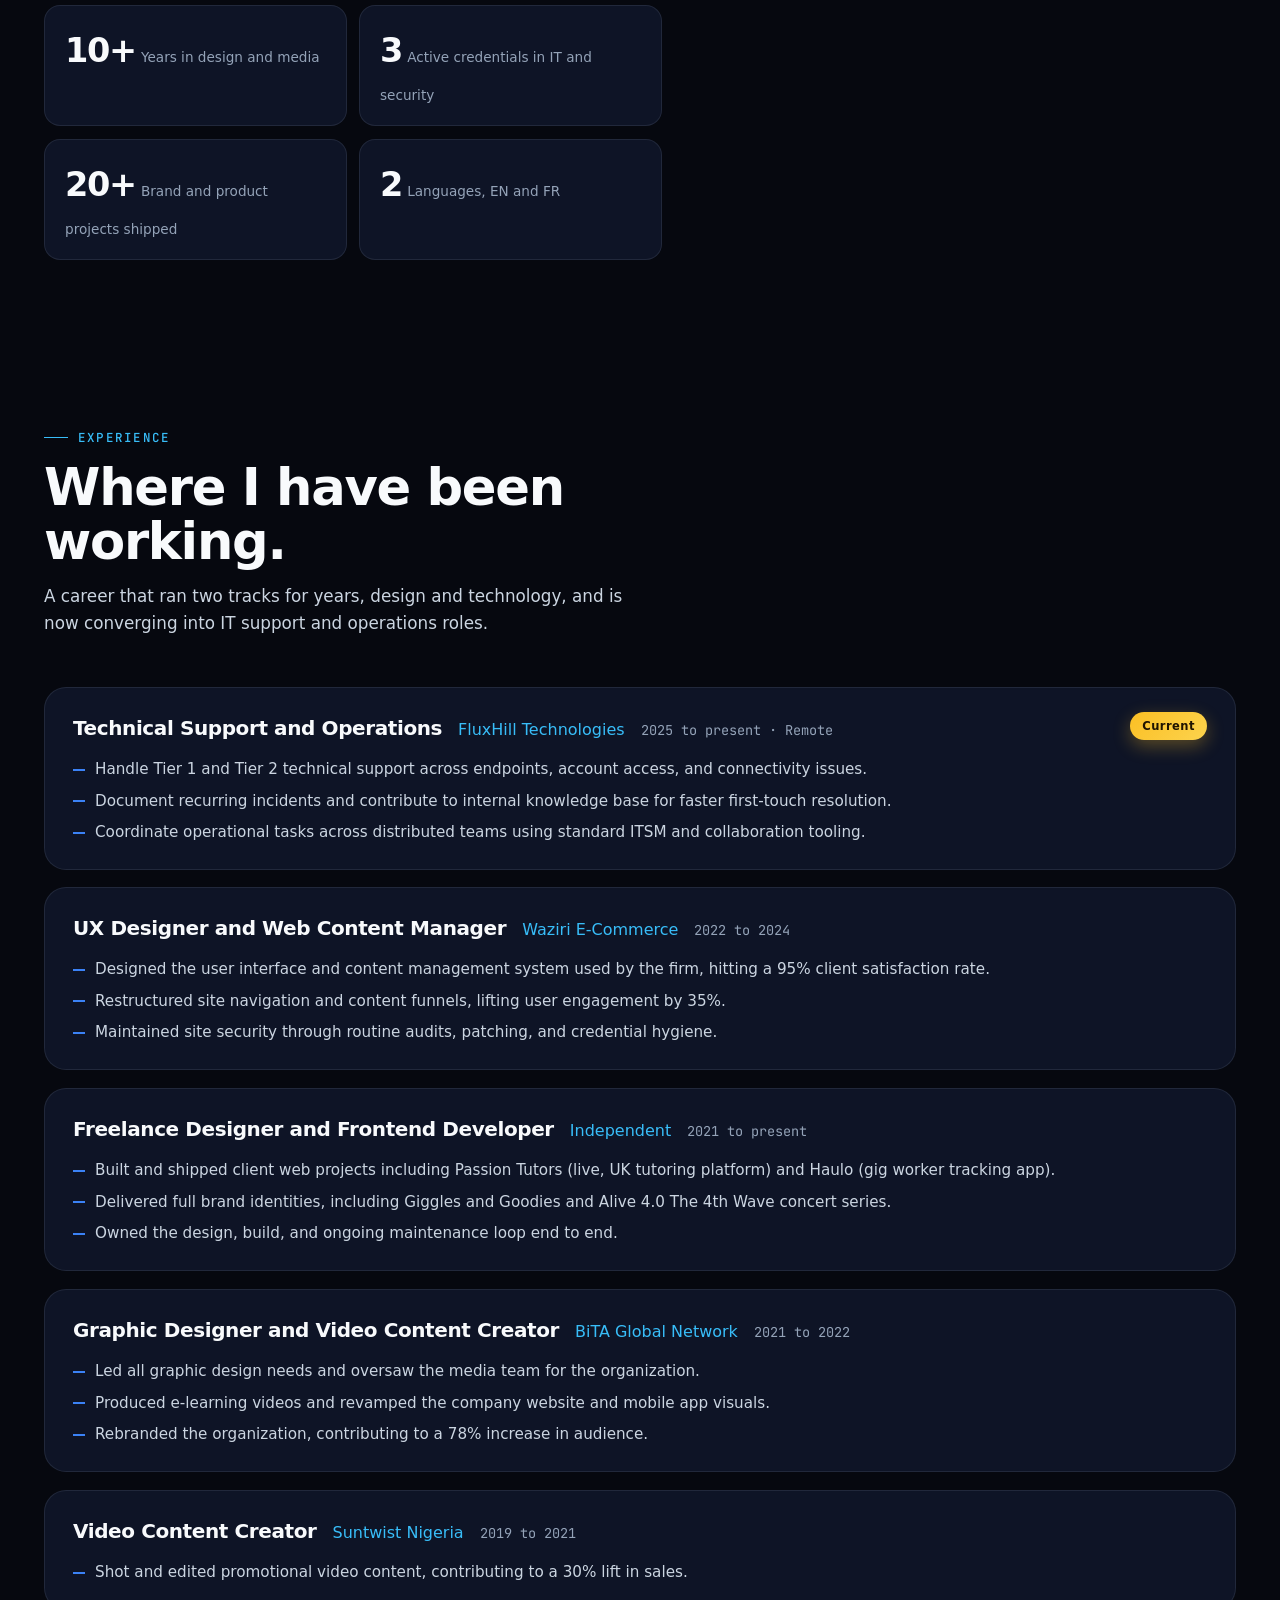
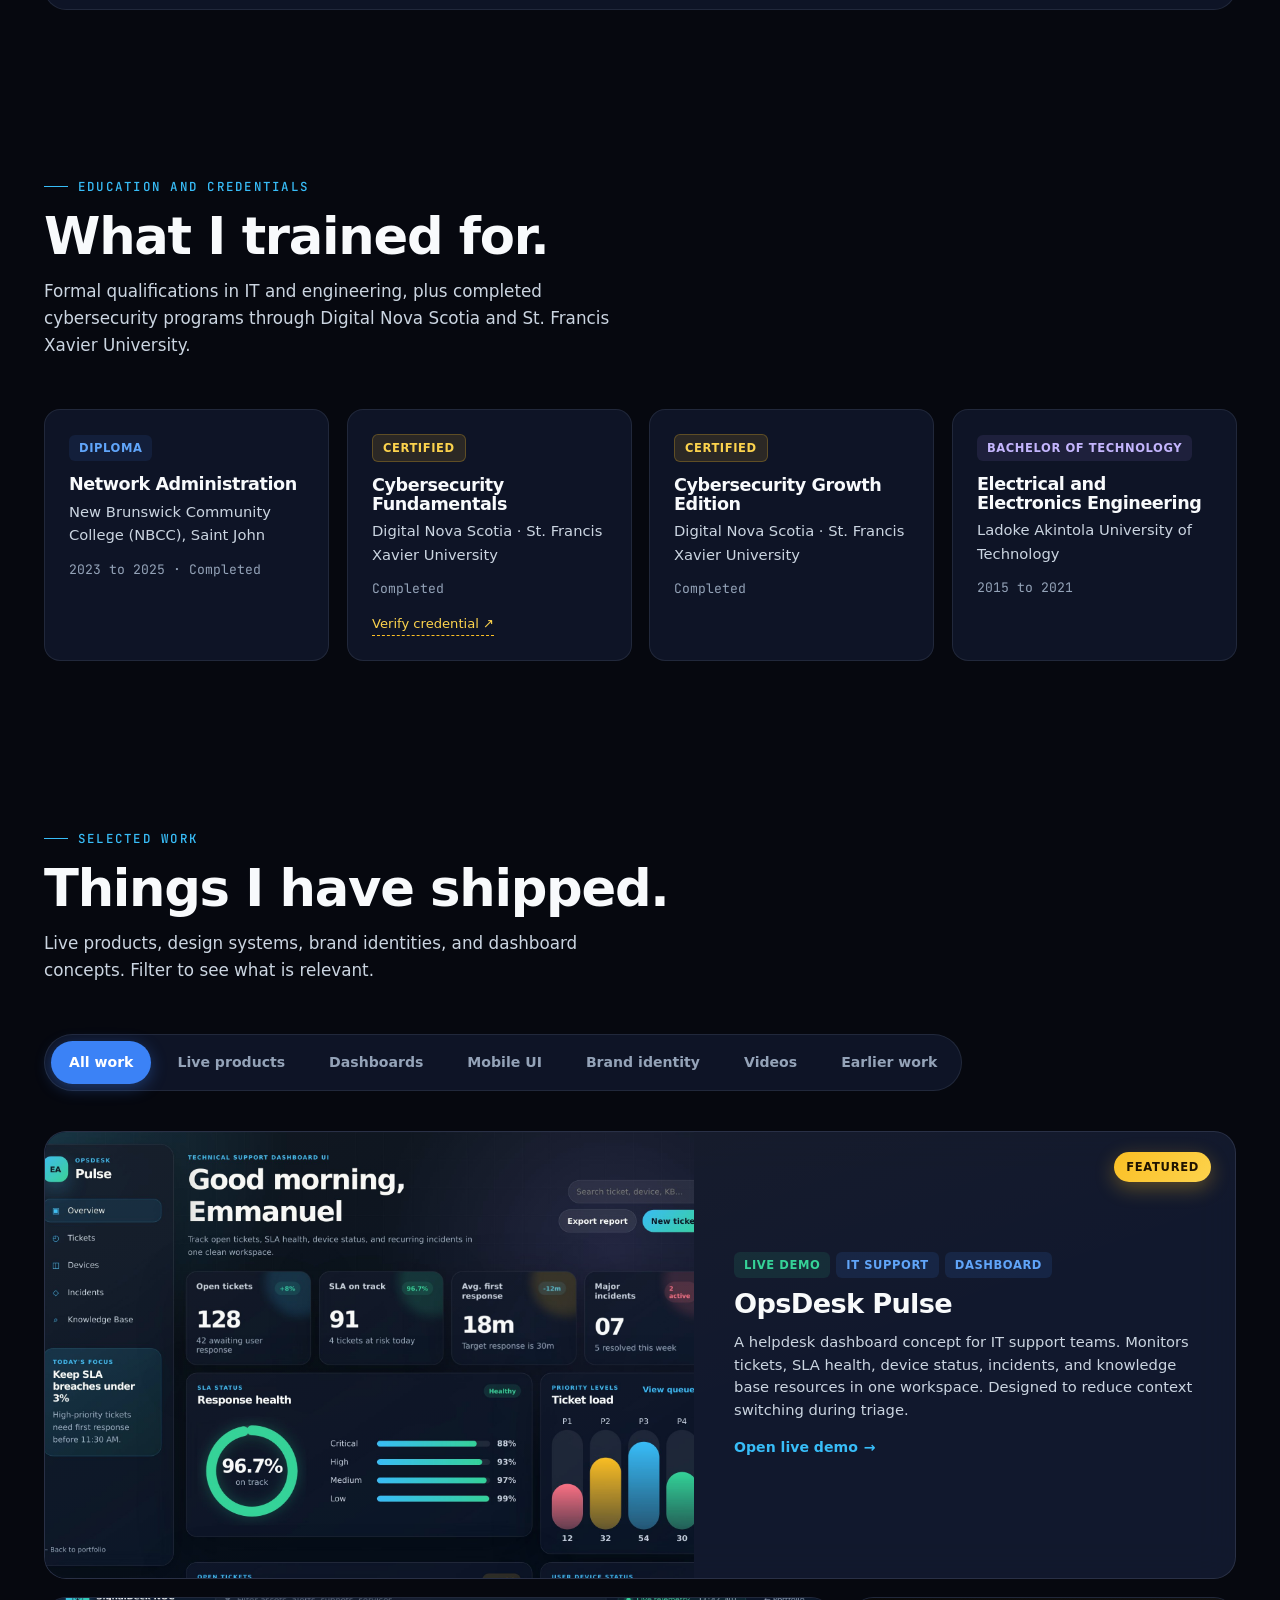
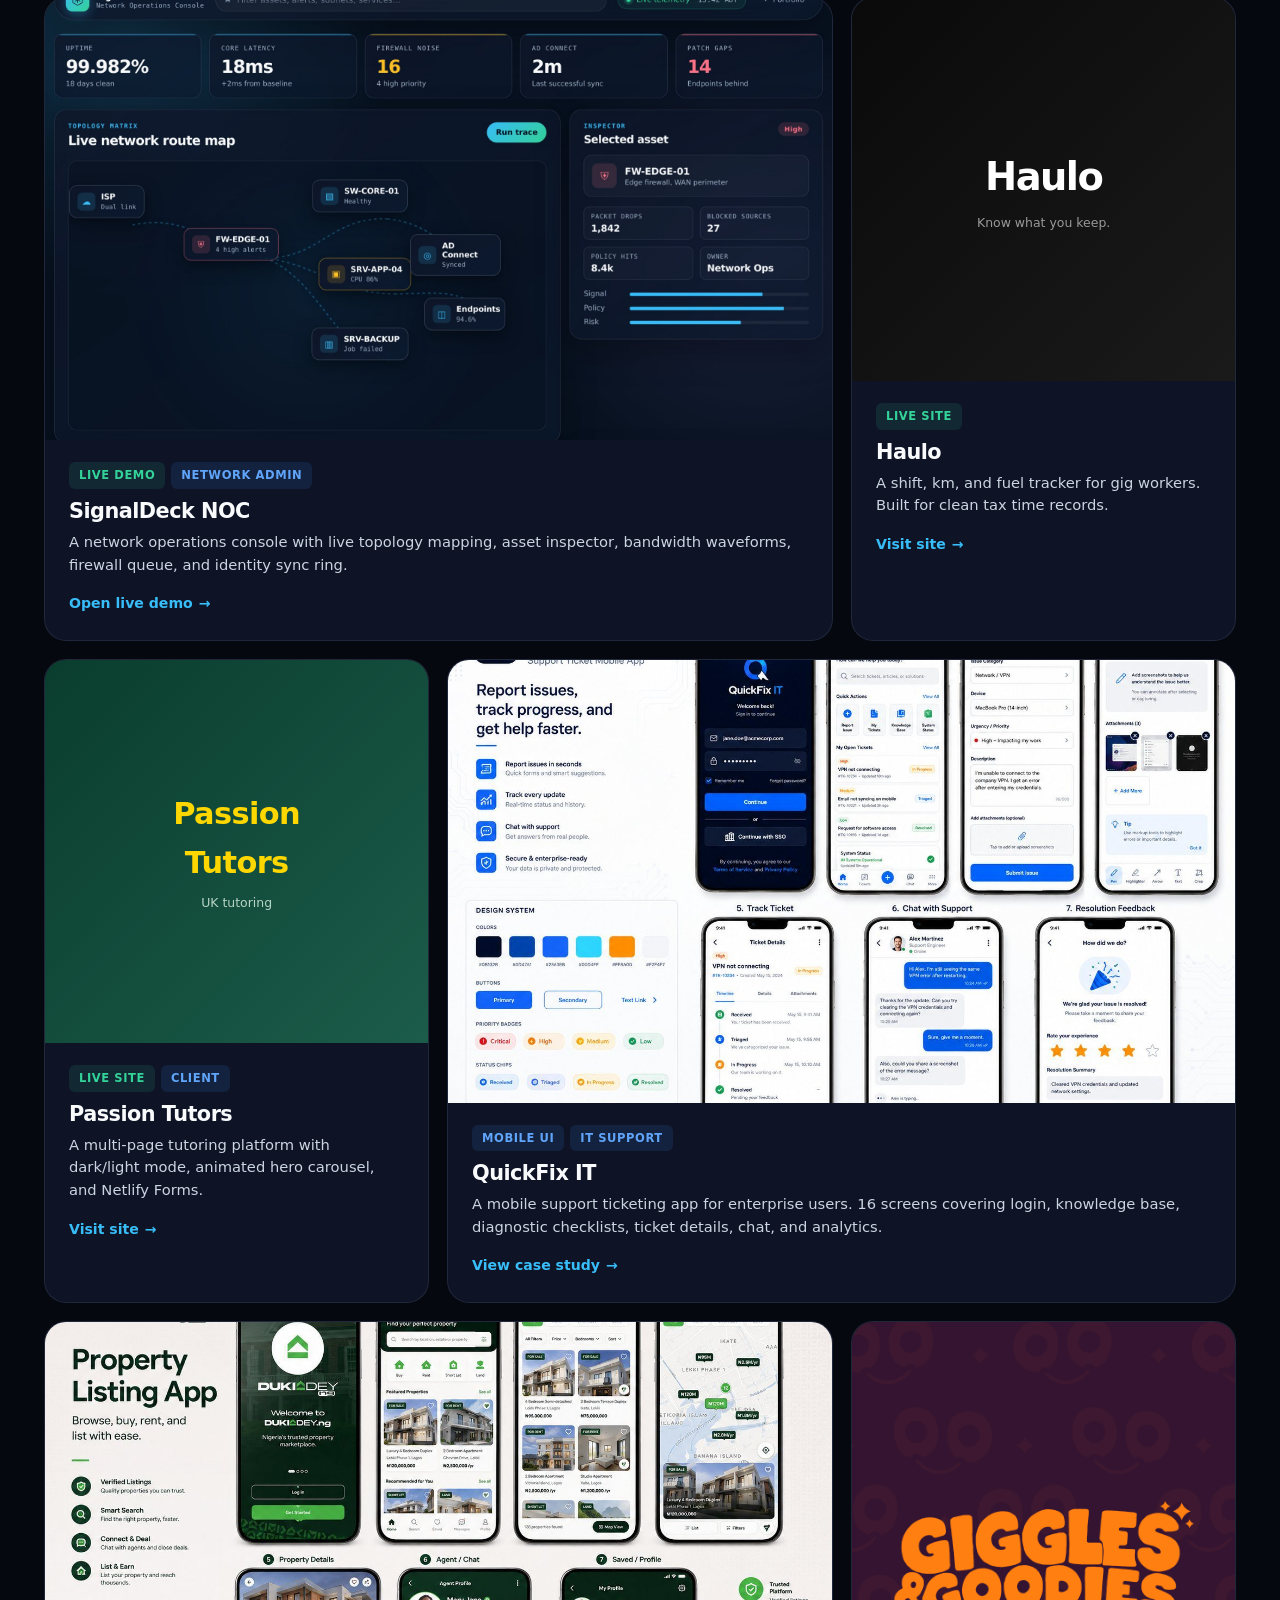
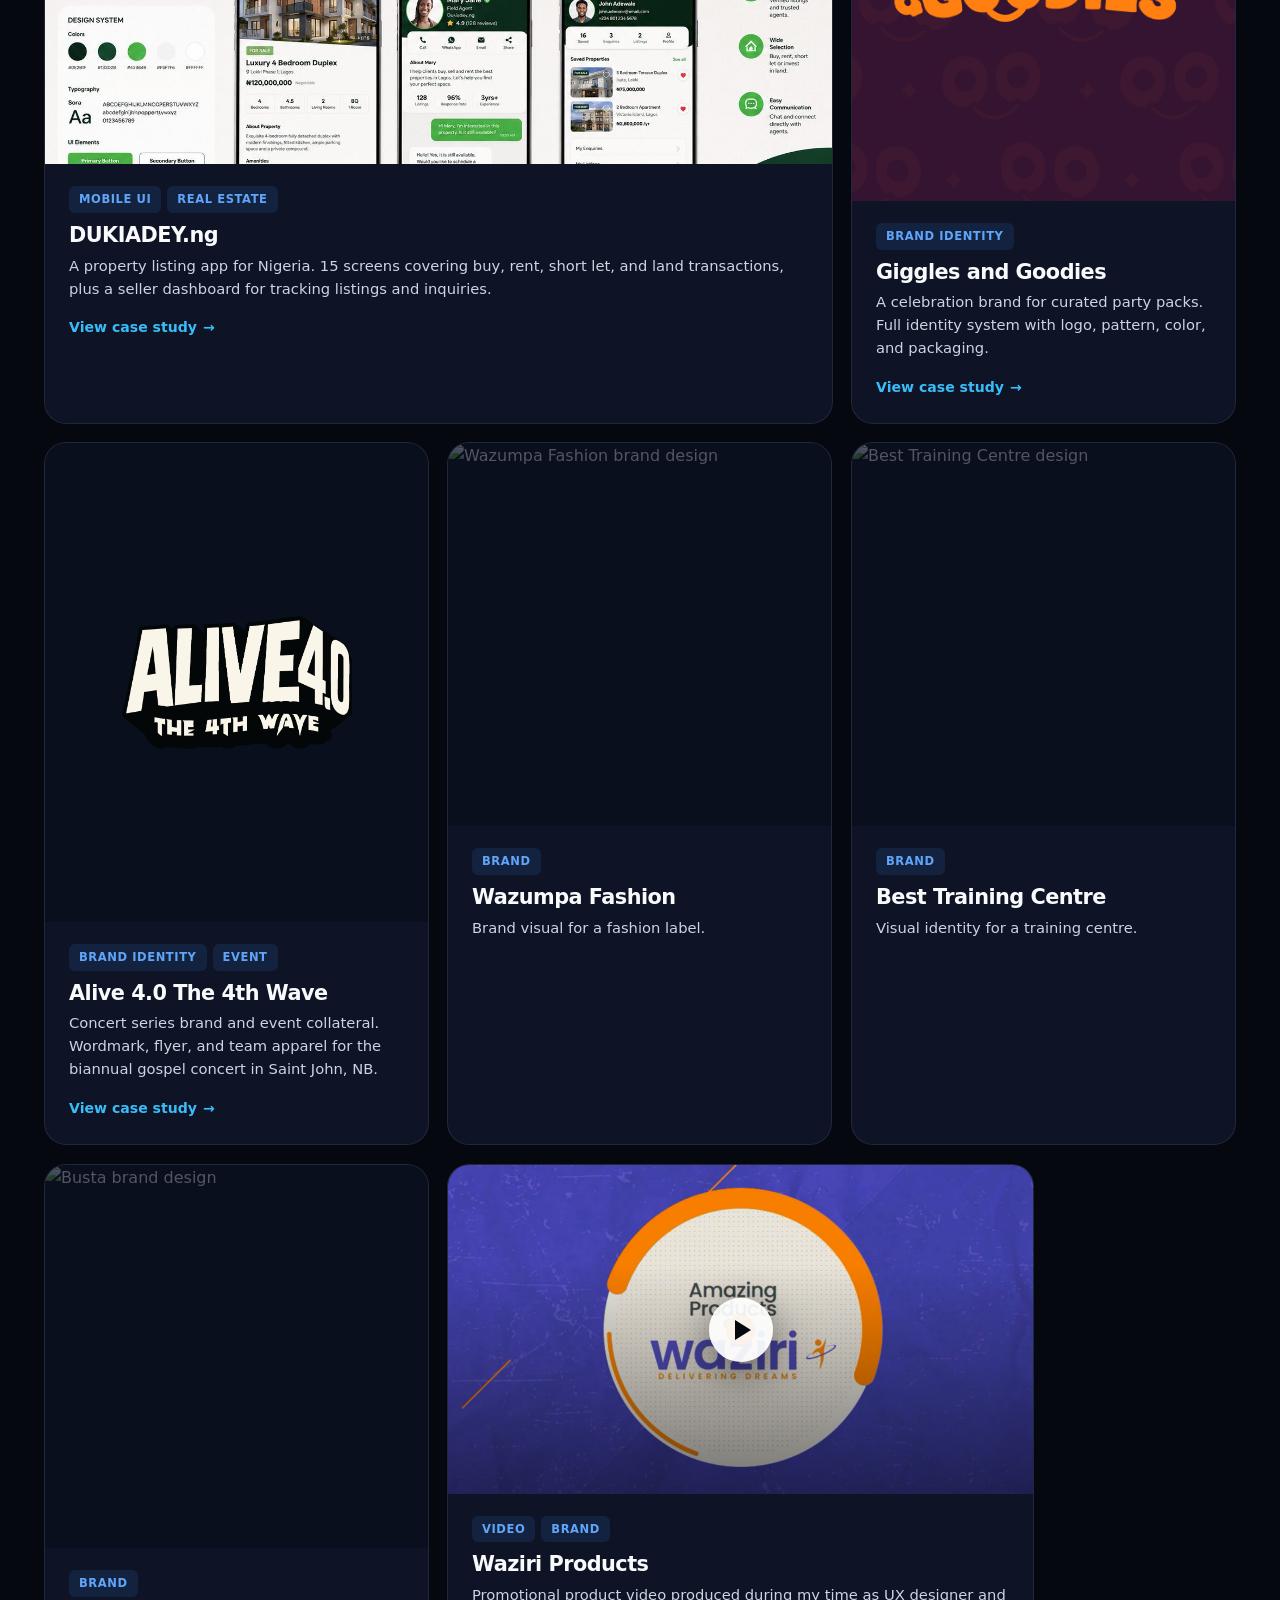
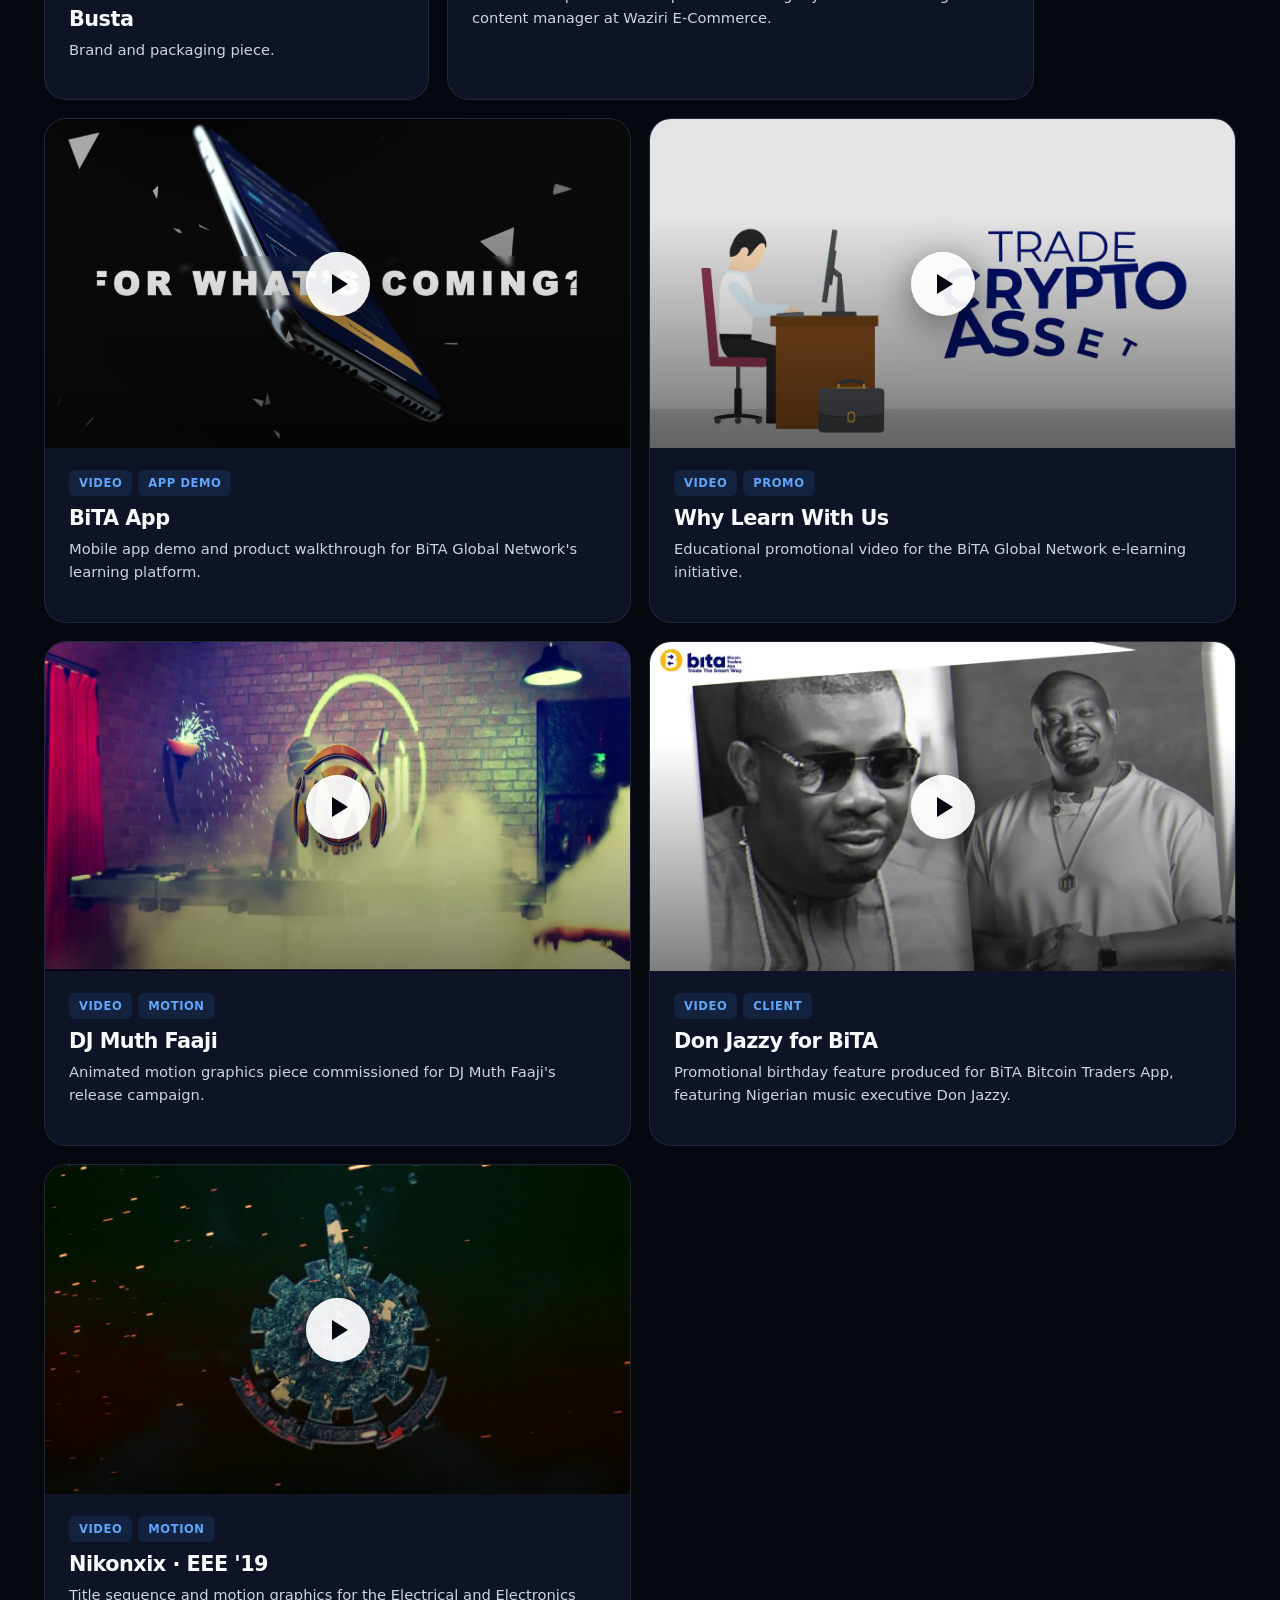
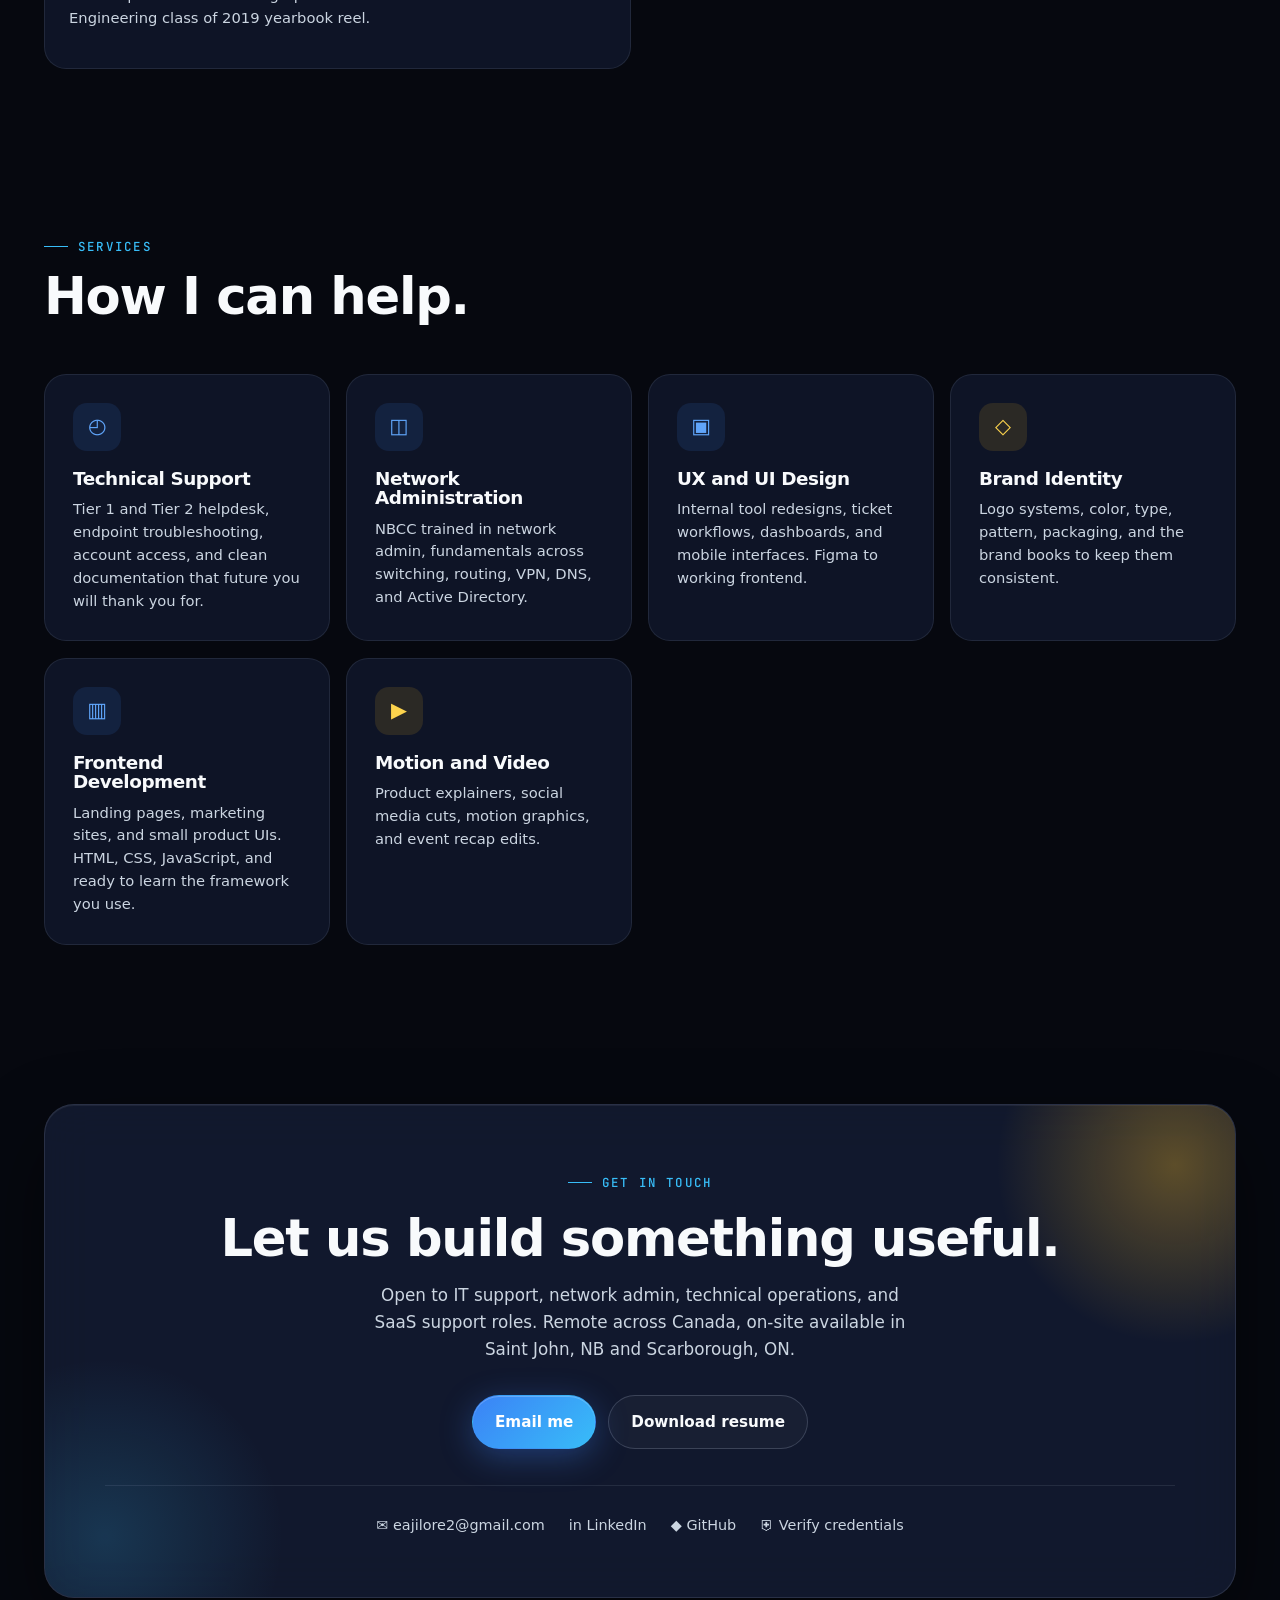
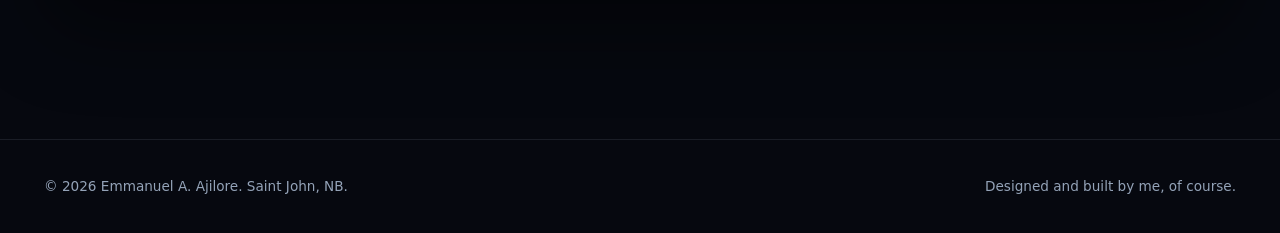
==== commit 133e2a86: "Alive: use video + overlay logo in work grid preview" ====
--- a/index.html
+++ b/index.html
@@ -1499,6 +1499,33 @@
     align-self: center;
   }
 
+  /* Small card video variant */
+  .work-img--video {
+    position: relative;
+    overflow: hidden;
+    display: grid;
+    place-items: center;
+  }
+
+  .work-img--video .work-img__video {
+    position: absolute;
+    inset: 0;
+    width: 100%;
+    height: 100%;
+    object-fit: cover;
+  }
+
+  .work-img--video .work-img__logo {
+    position: relative;
+    z-index: 2;
+    max-width: 60%;
+    max-height: 60%;
+    object-fit: contain;
+    pointer-events: none;
+    display: block;
+    margin: 0 auto;
+  }
+
   .cs-hero img {
     width: 100%;
     height: 100%;
@@ -2347,8 +2374,11 @@
 
       <!-- Alive 4.0 -->
       <article class="work-card span-4" data-tags="brand">
-        <div class="work-img tall">
-          <img src="./assets/portfolio/alive-4-shirt.jpg" alt="Alive 4.0 The 4th Wave media team shirt" />
+        <div class="work-img tall work-img--video">
+          <video class="work-img__video" autoplay muted loop playsinline>
+            <source src="./Videos/Alive Background.mp4" type="video/mp4">
+          </video>
+          <img class="work-img__logo" src="./img/Alive 4.0.png" alt="Alive 4.0 logo" />
         </div>
         <div class="work-body">
           <div class="work-tags">
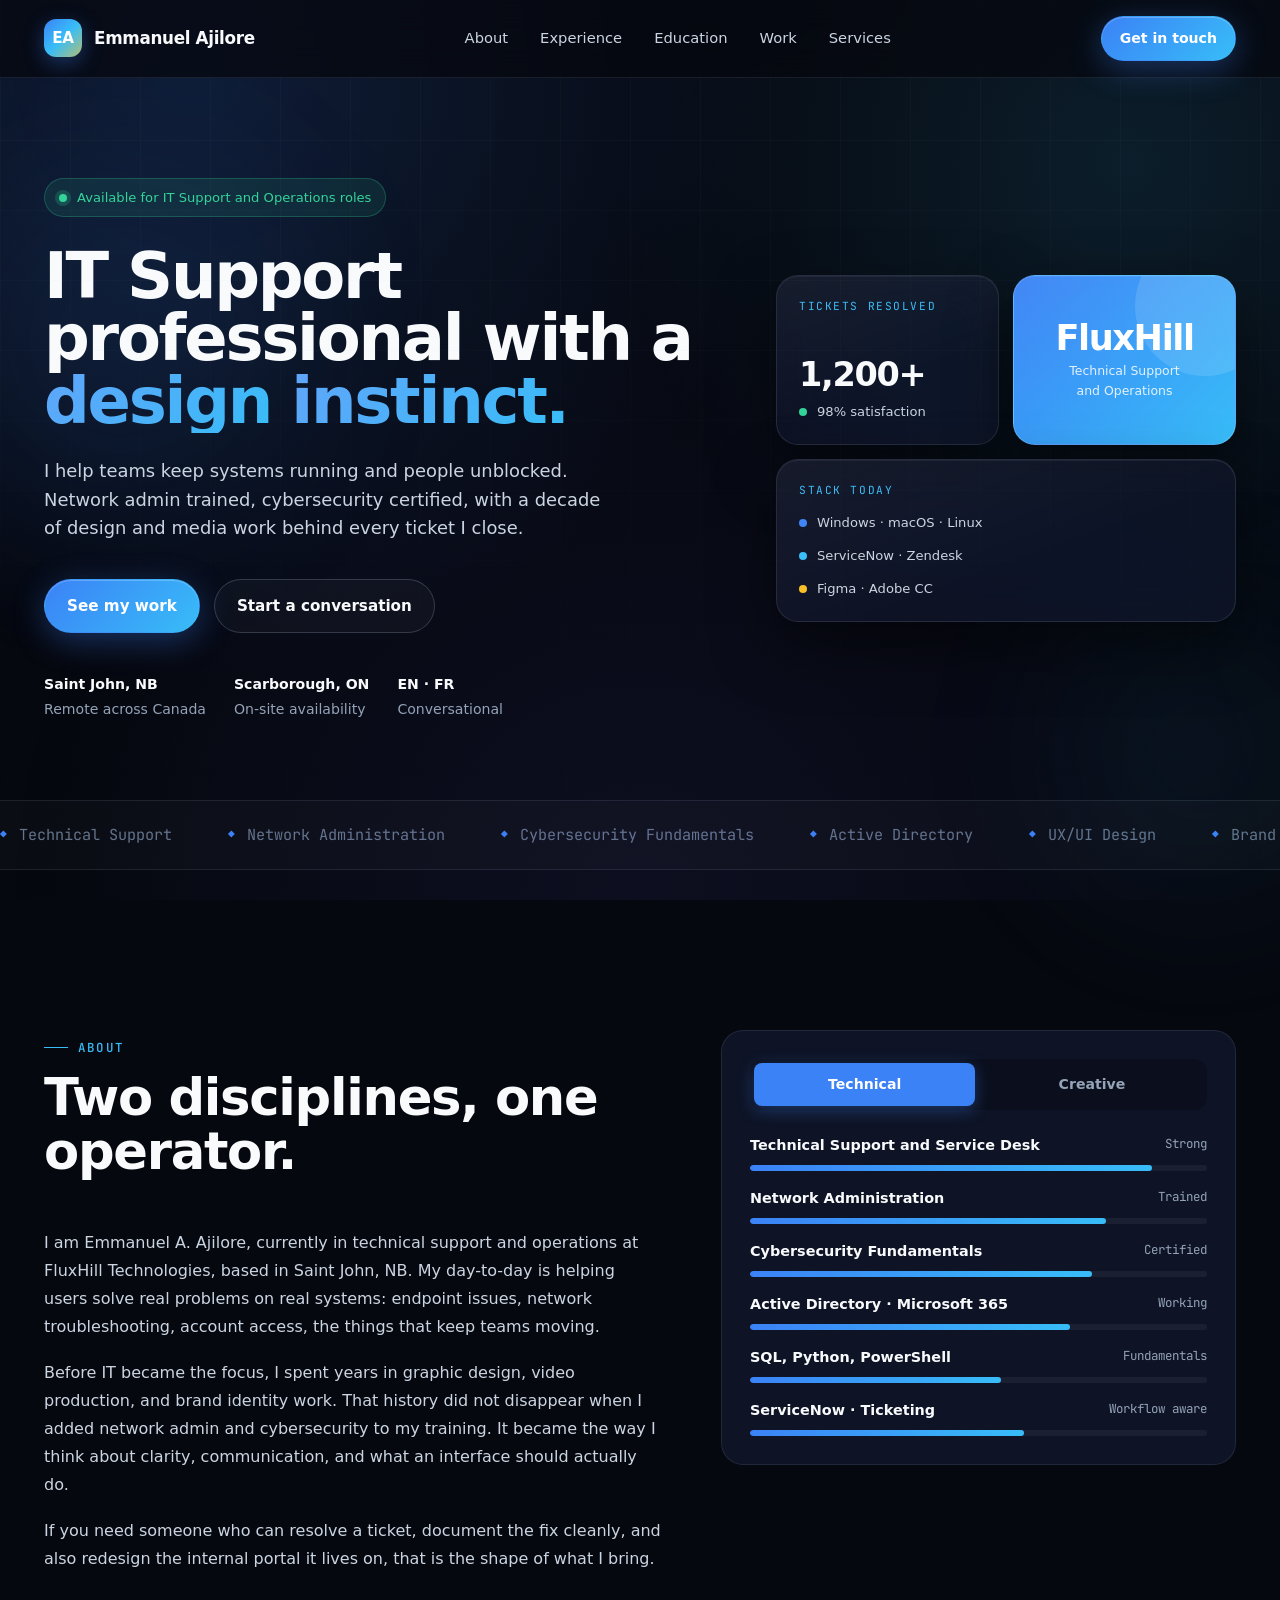
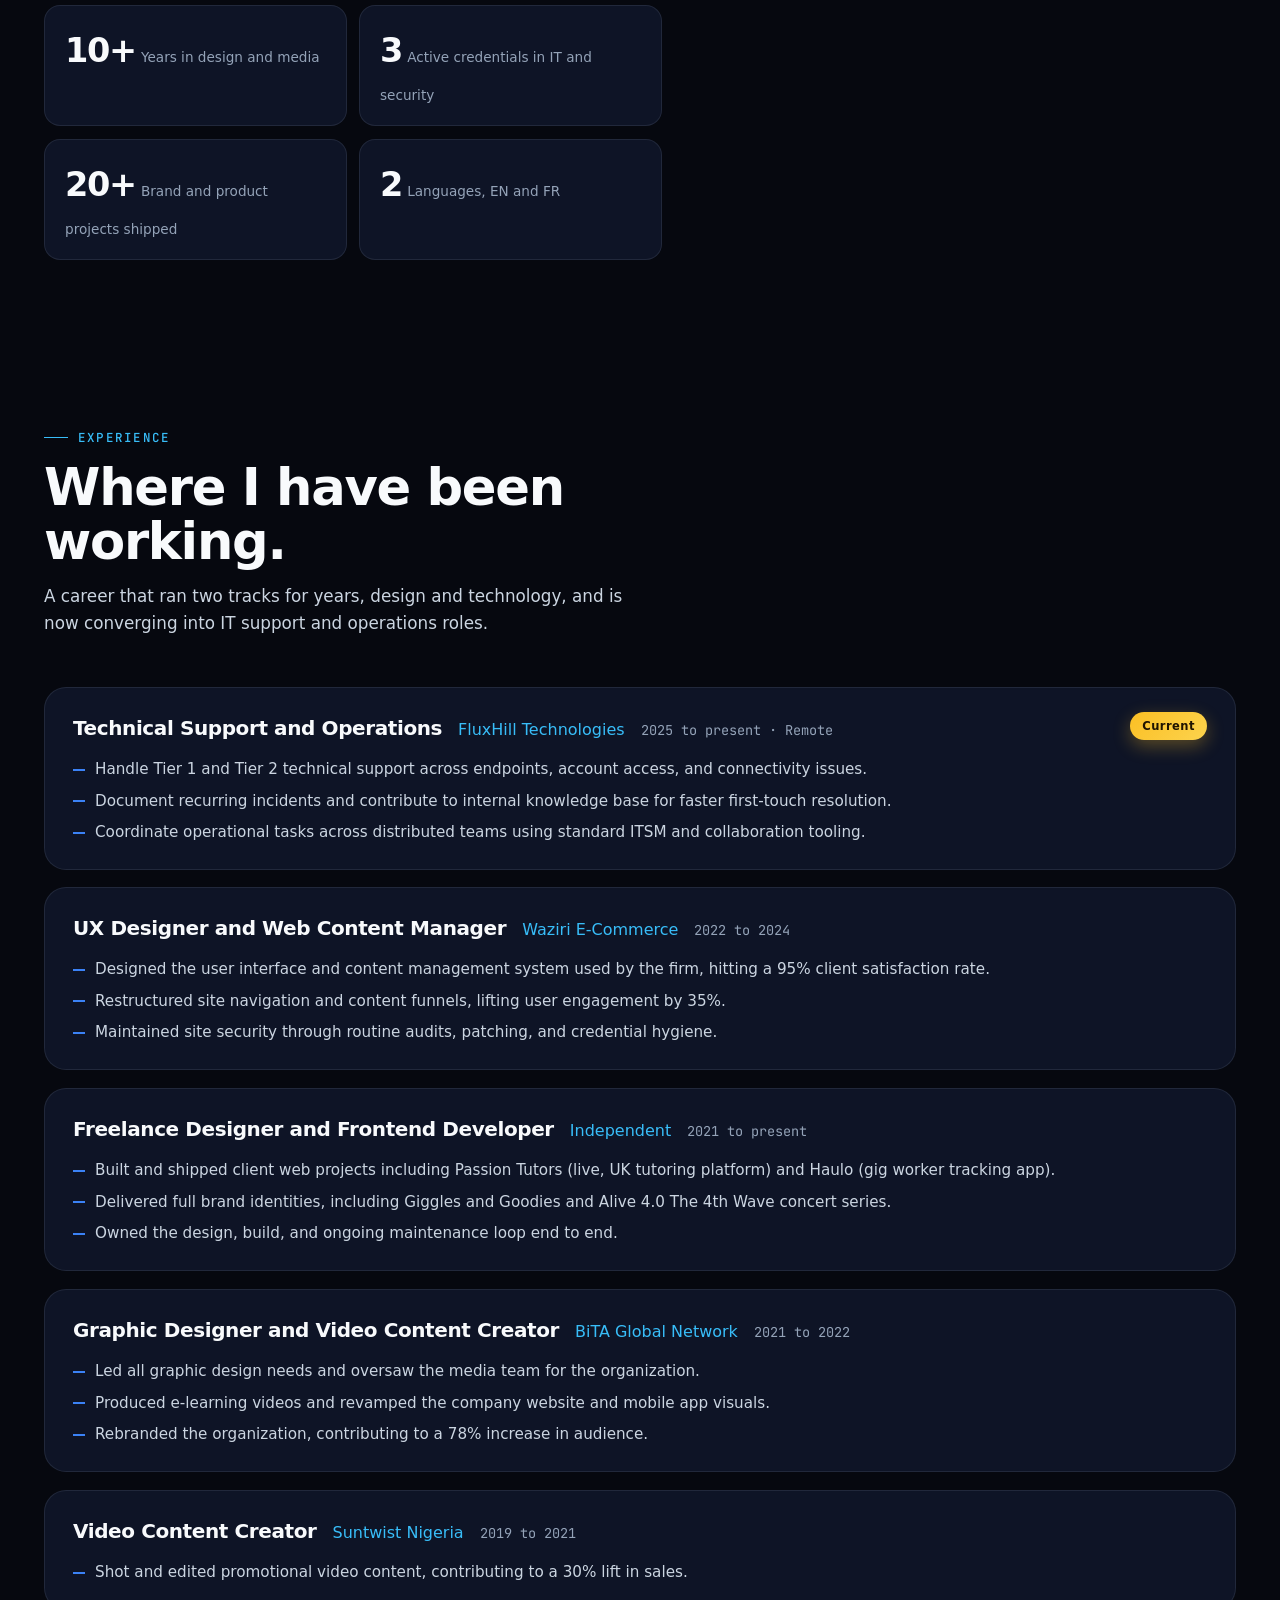
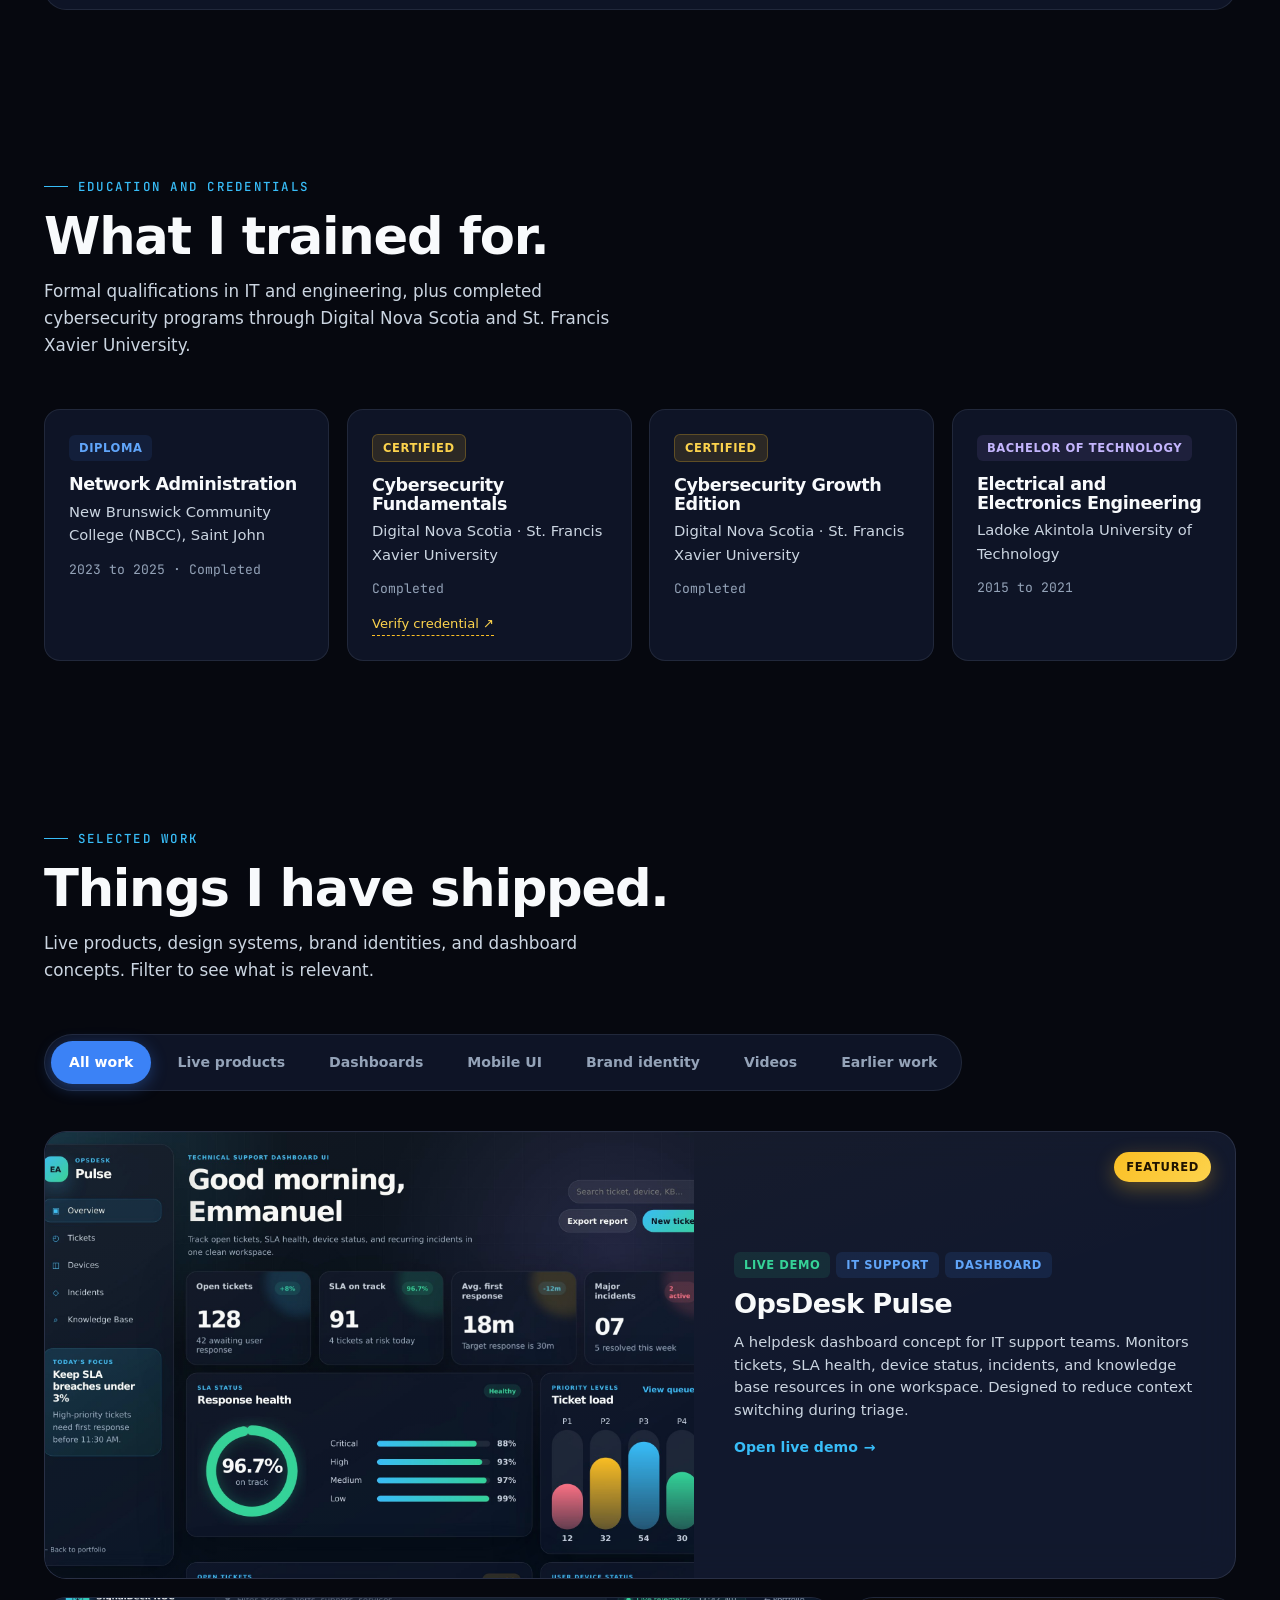
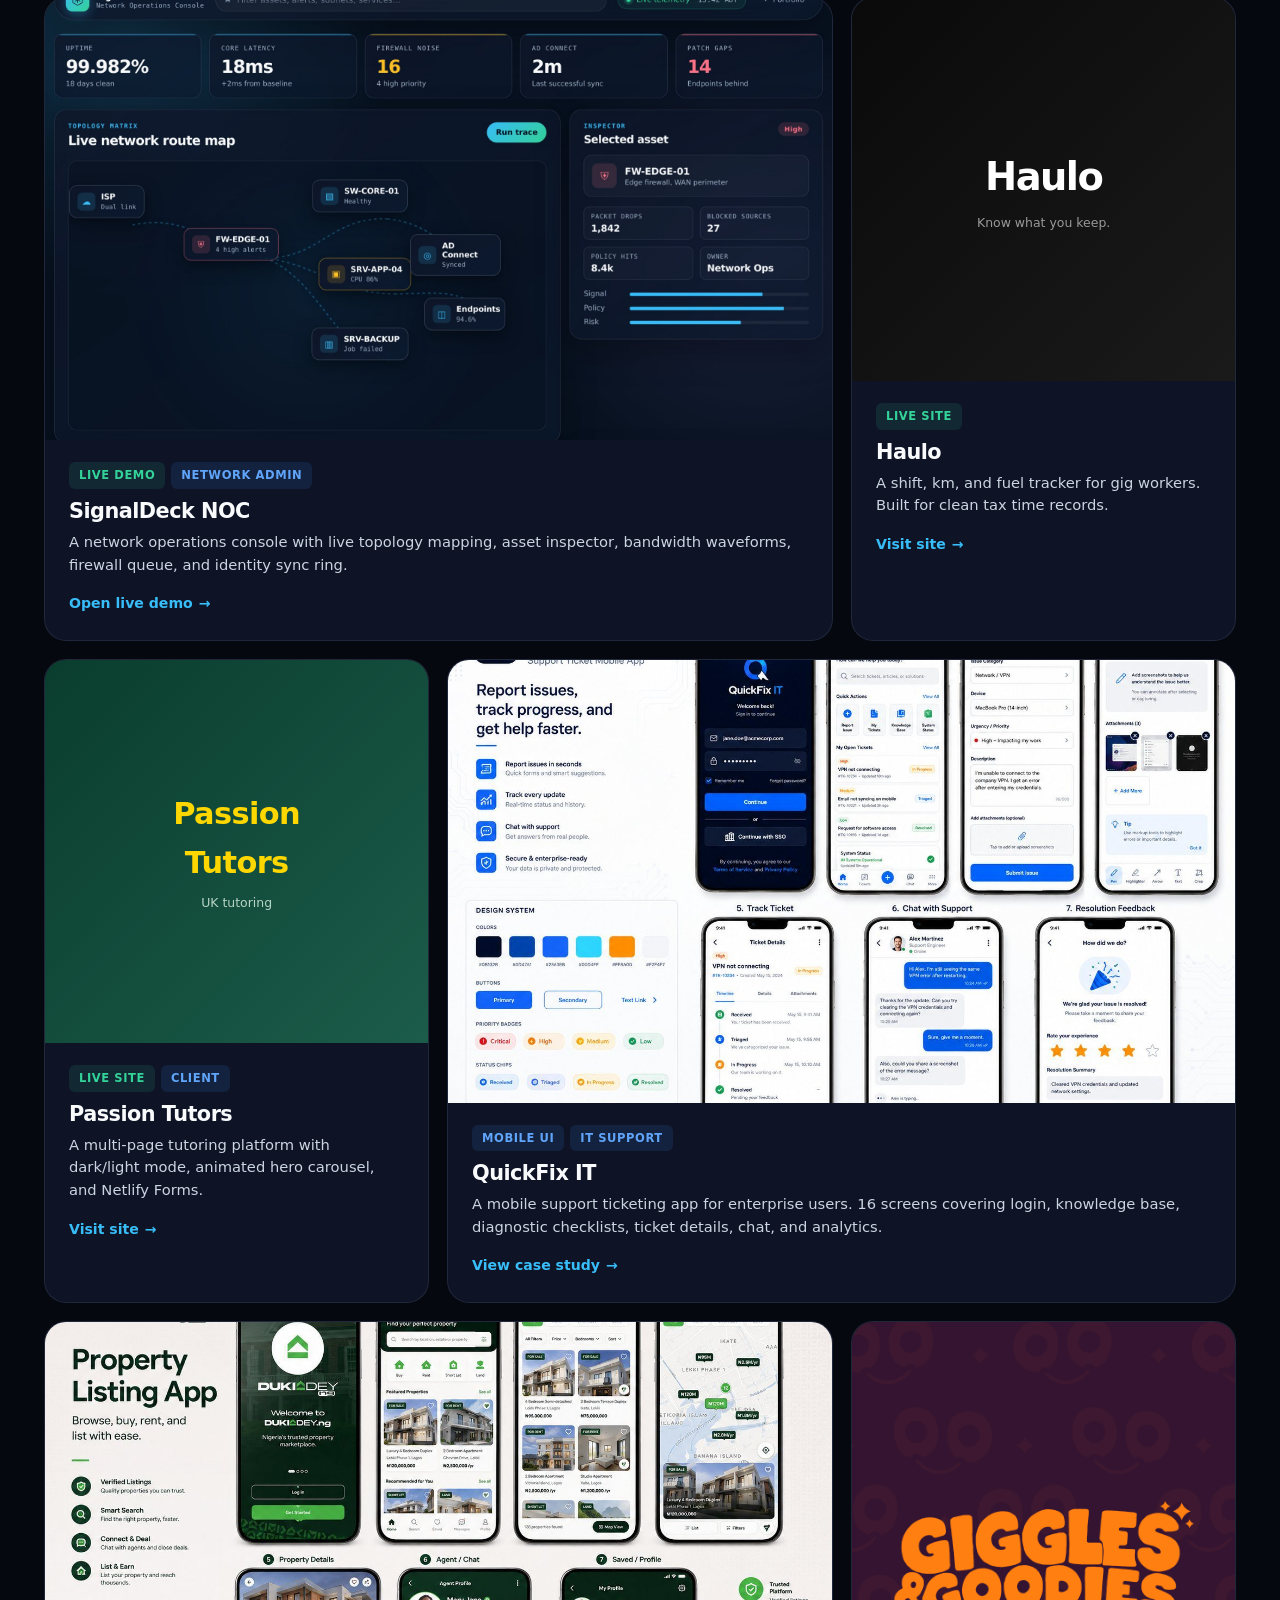
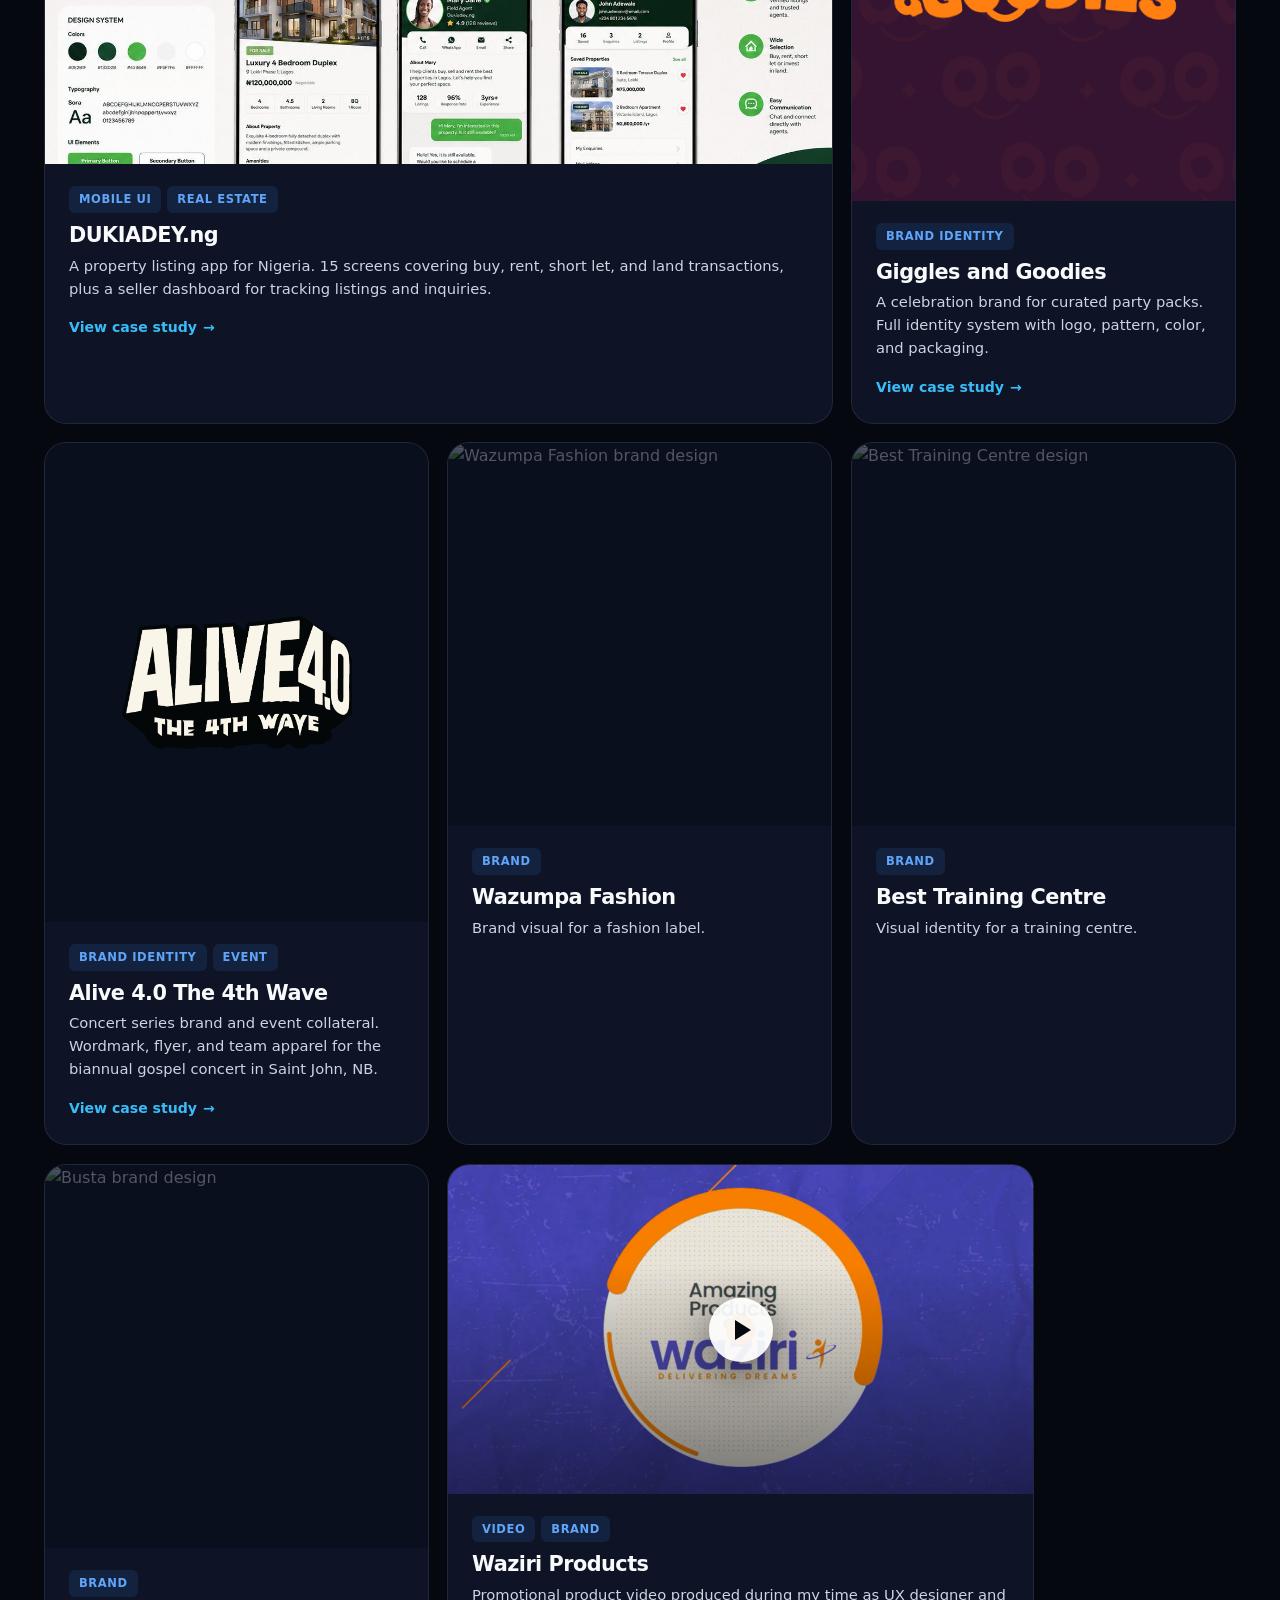
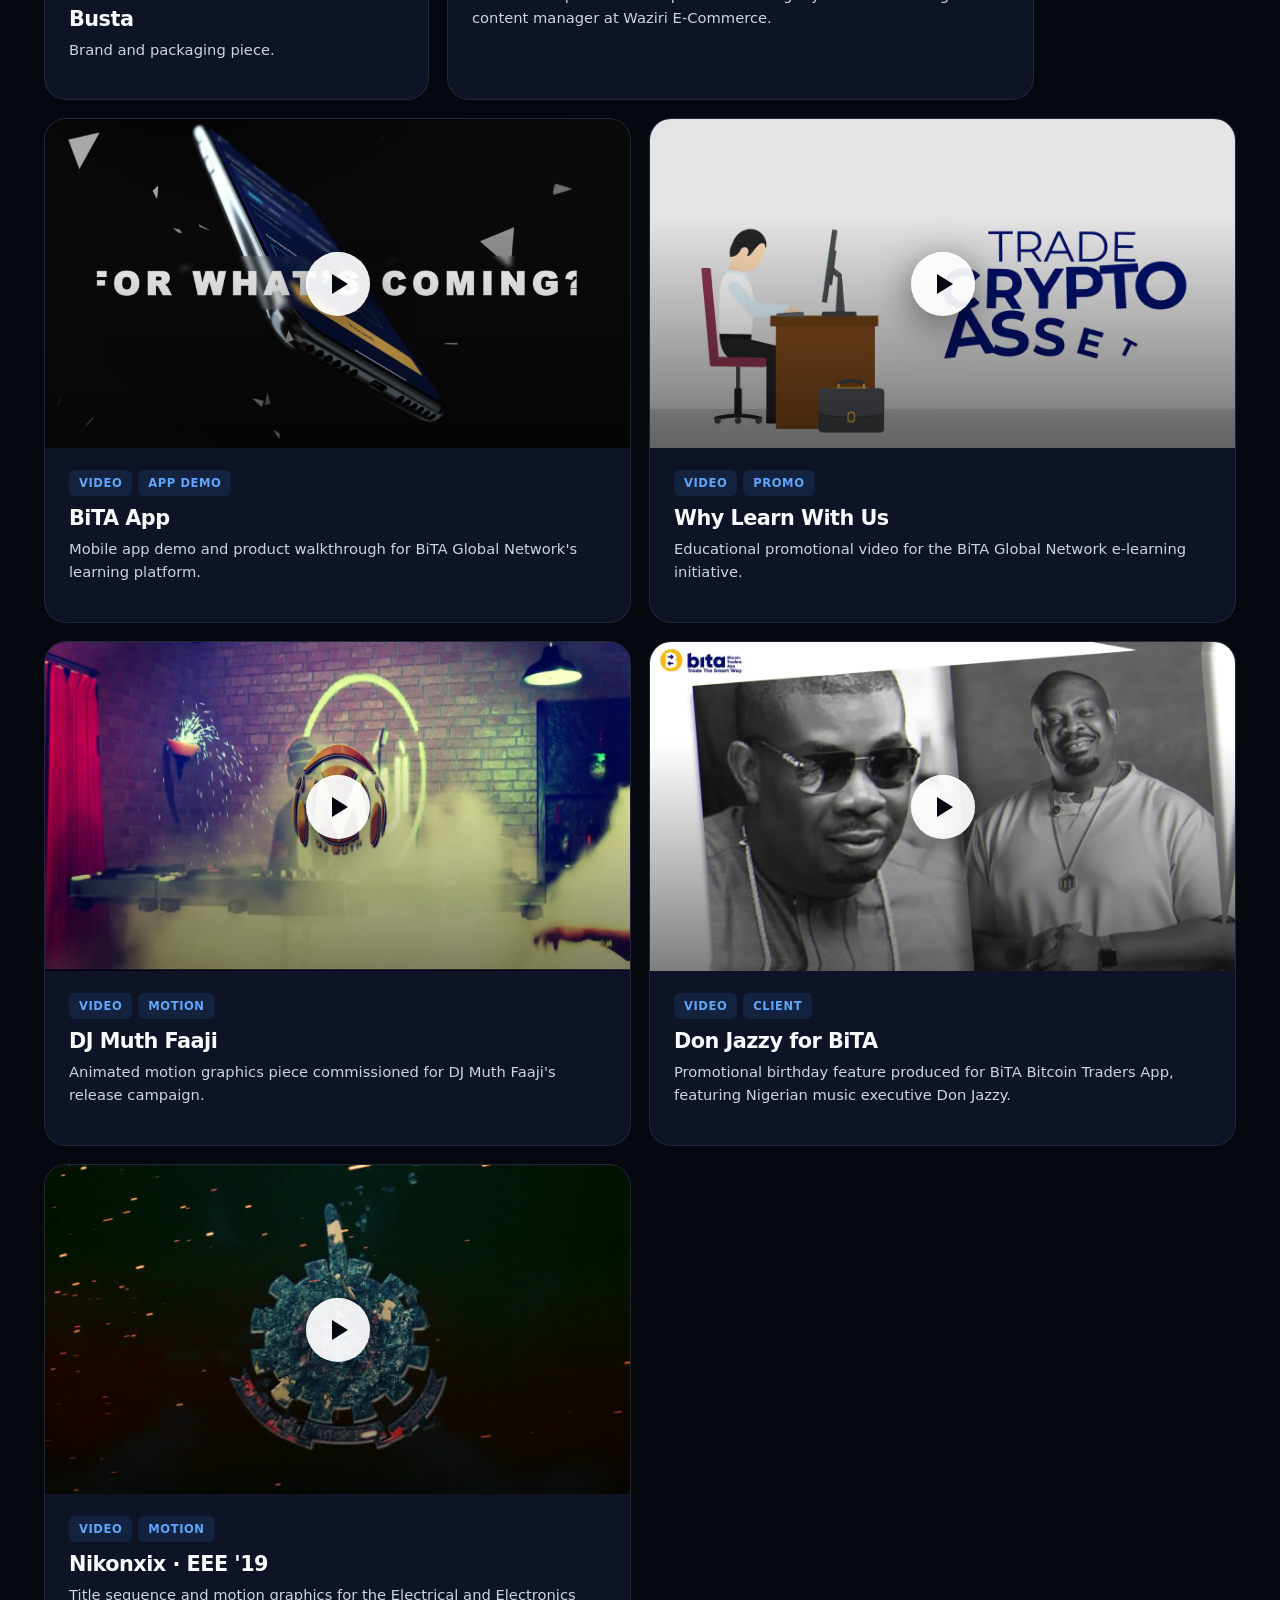
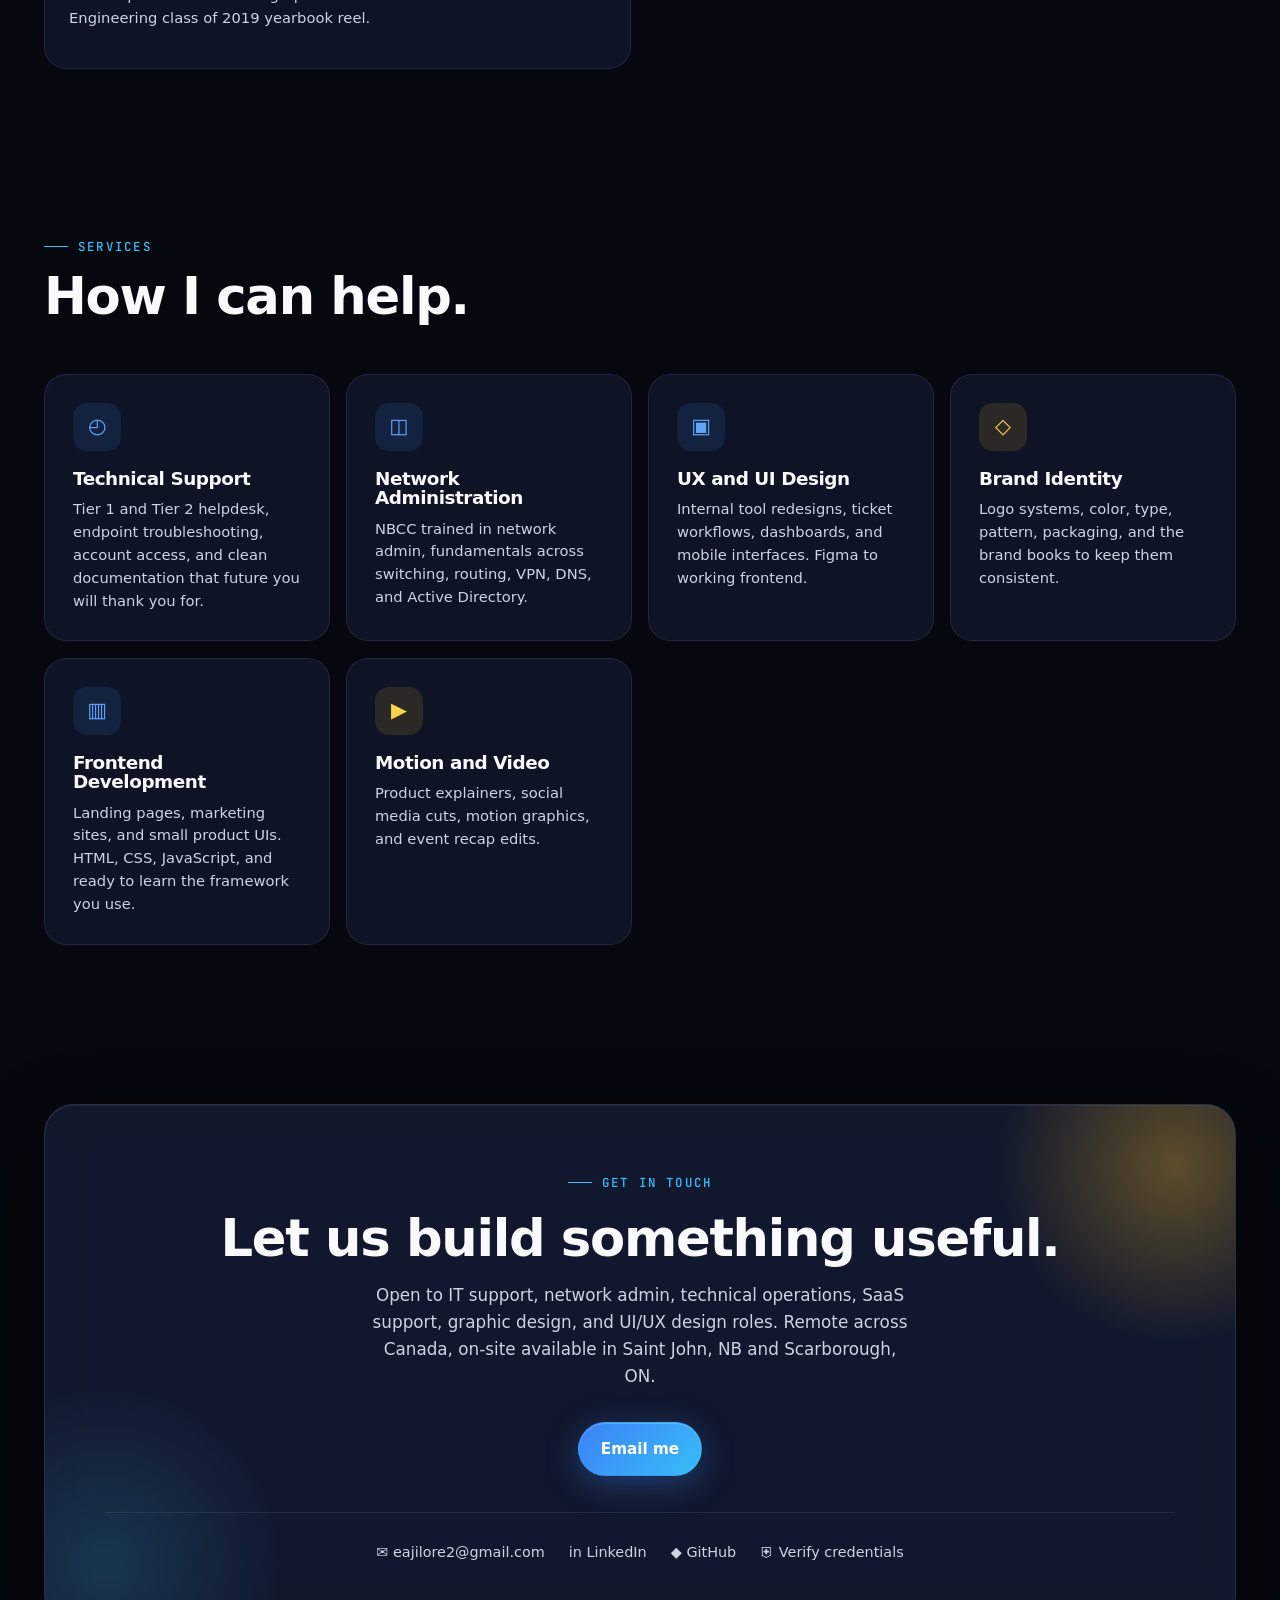
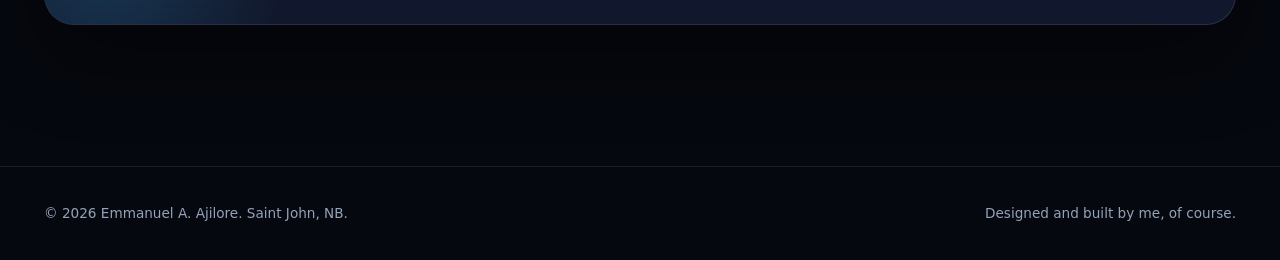
==== commit ee9dd6ac: "Update contact section for graphic and UI/UX design roles and remove resume download" ====
--- a/index.html
+++ b/index.html
@@ -2580,11 +2580,10 @@
     <div class="contact-block">
       <span class="eyebrow" style="display: inline-flex; margin-bottom: 20px;">Get in touch</span>
       <h2>Let us build something useful.</h2>
-      <p>Open to IT support, network admin, technical operations, and SaaS support roles. Remote across Canada, on-site available in Saint John, NB and Scarborough, ON.</p>
+      <p>Open to IT support, network admin, technical operations, SaaS support, graphic design, and UI/UX design roles. Remote across Canada, on-site available in Saint John, NB and Scarborough, ON.</p>
 
       <div class="contact-actions">
         <a href="mailto:eajilore2@gmail.com" class="btn primary">Email me</a>
-        <a href="./Emmanuel_Ajilore_Resume.pdf" class="btn ghost" download>Download resume</a>
       </div>
 
       <div class="contact-channels">
@@ -2710,10 +2709,42 @@
         <span class="cs-tag">Concert Series</span>
       </div>
       <h2>Alive 4.0 · The 4th Wave</h2>
-      <p class="cs-lead">Brand identity and event collateral for the fourth edition of Alive, a biannual gospel concert series held in Saint John, NB. The concept positions the event as more than music: a revival in motion.</p>
+      <p class="cs-lead">Alive was never just a concert — it was a movement, a sound, a surge. Alive 4.0 marks The Fourth Wave: a chapter where the wave grows stronger, louder, and bolder. For the first time the event welcomes an international artist, Tosin Bee, signaling that Alive has outgrown its beginnings.</p>
 
       <h3>The concept</h3>
-      <p>"A wave is rising. The fourth wave is about to hit Saint John." The brand leans into the wave metaphor, treating each edition as part of a building momentum. The wordmark is bold and unapologetic, designed to read powerfully both on a flag-style flyer hero and on team apparel.</p>
+      <p>The Fourth Wave demanded more than a fresh poster. It needed a clear identity, a look as bold as the spirit it carries, and a face that can stand the test of time. This edition is not just another event; it is a statement, a call to revival, and the birth of a brand designed to move with the wave.</p>
+
+      <h3>The soul</h3>
+      <p>Alive 4.0 carries more than music; it carries a spirit. A spirit that refuses to stay silent, stay still, or stay small. This was an identity built to awaken a generation to life — real life — through sound, spirit, and encounter.</p>
+      <div class="cs-grid">
+        <div>
+          <strong>Mission</strong>
+          <p>To awaken a generation to life (real life) through sound, spirit, and encounter.</p>
+        </div>
+        <div>
+          <strong>Vision</strong>
+          <p>To be a catalyst for revival, connection, and bold faith, one wave at a time.</p>
+        </div>
+      </div>
+      <div class="cs-grid">
+        <div>
+          <strong>Values</strong>
+          <p>Faith-first. Excellence. Boldness. Unity. Authenticity.</p>
+        </div>
+        <div>
+          <strong>Personality</strong>
+          <p>Energetic. Hopeful. Fearless. Joyful. Speaks with clarity, moves with purpose, acts with heart.</p>
+        </div>
+      </div>
+
+      <h3>The face</h3>
+      <p>Alive 4.0 needed a face bold enough to match its spirit. A mark that doesn’t whisper; it declares. The primary logo presents the full Alive 4.0 experience with “The 4th Wave” carrying the heartbeat below. It is designed to work across posters, banners, major digital releases, merchandise, and apparel.</p>
+
+      <h3>Visual system</h3>
+      <p>A bold visual toolkit supports the identity with strong typography, wave-inspired textures, and high-contrast direction for both print and digital placements.</p>
+      <div class="cs-full-img">
+        <img src="./assets/portfolio/alive-4-shirt.jpg" alt="Alive 4.0 apparel and brand visuals" />
+      </div>
 
       <h3>Event details</h3>
       <div class="cs-event">
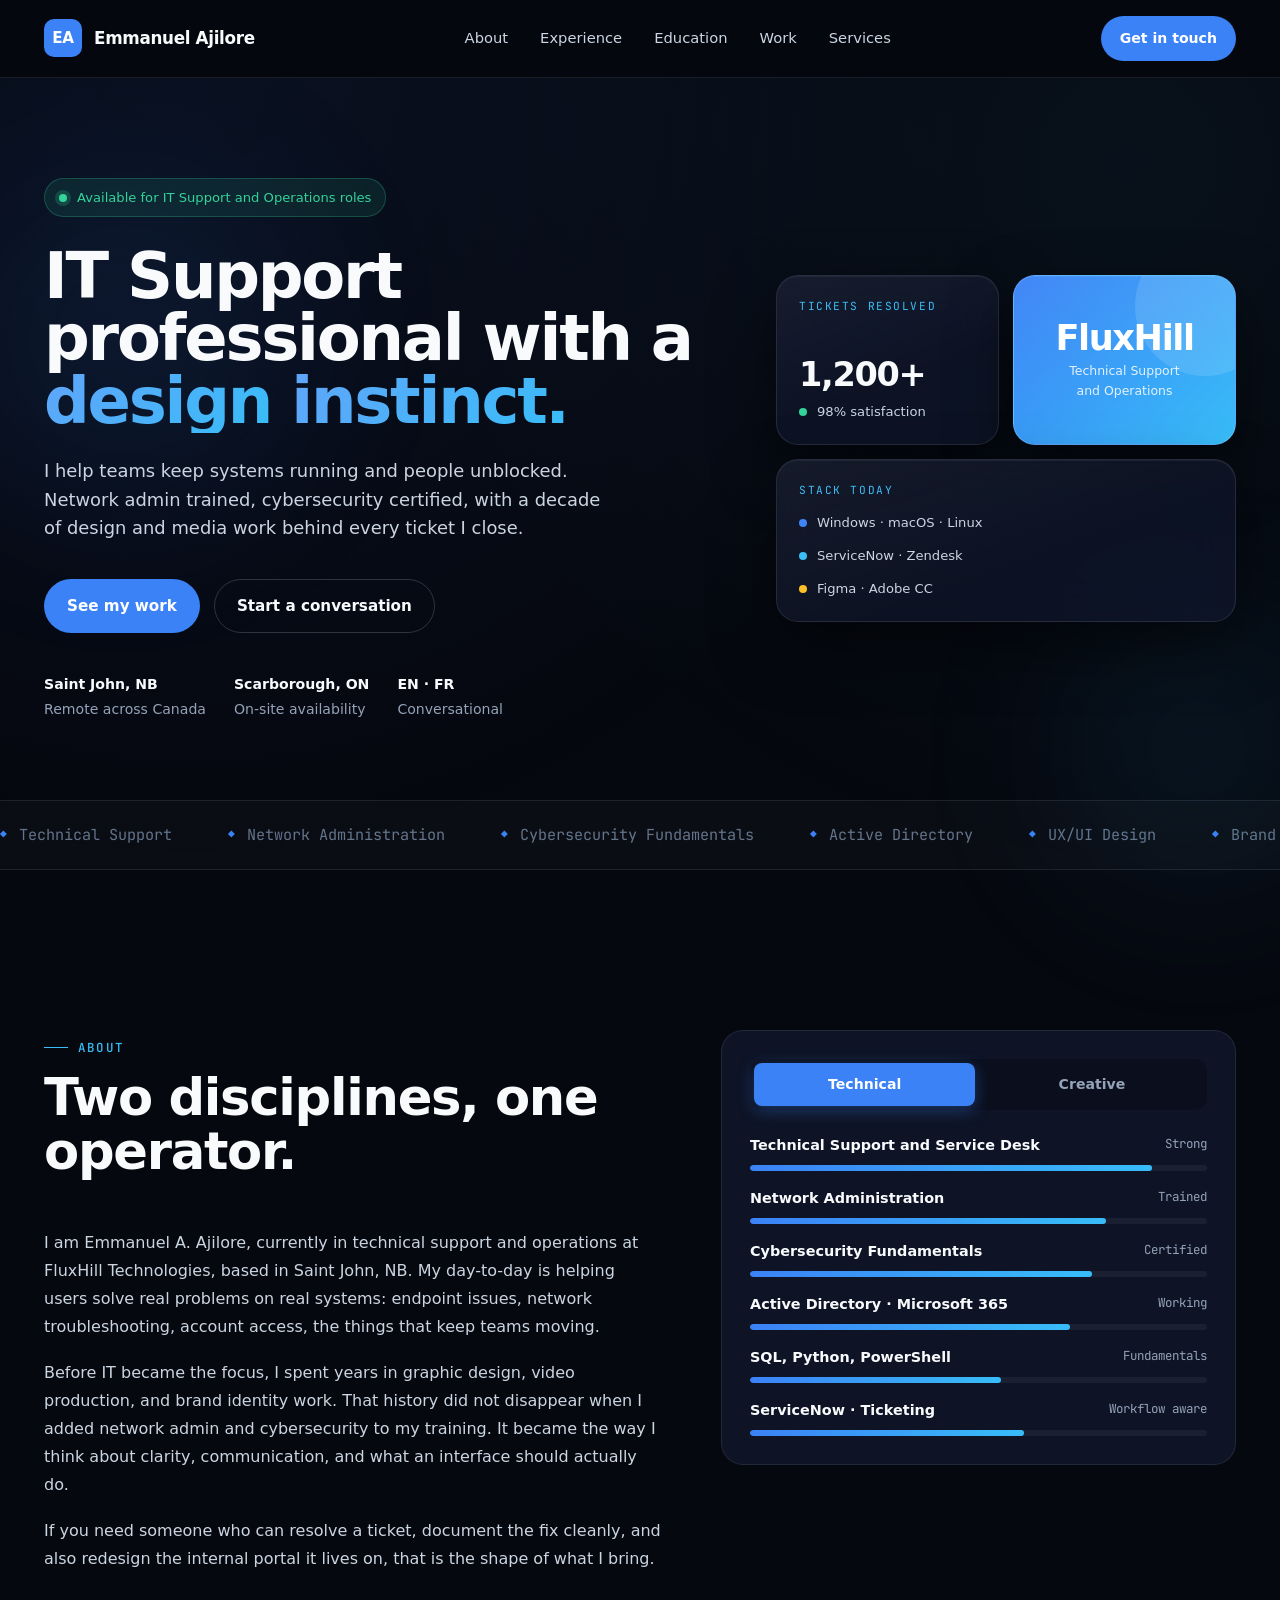
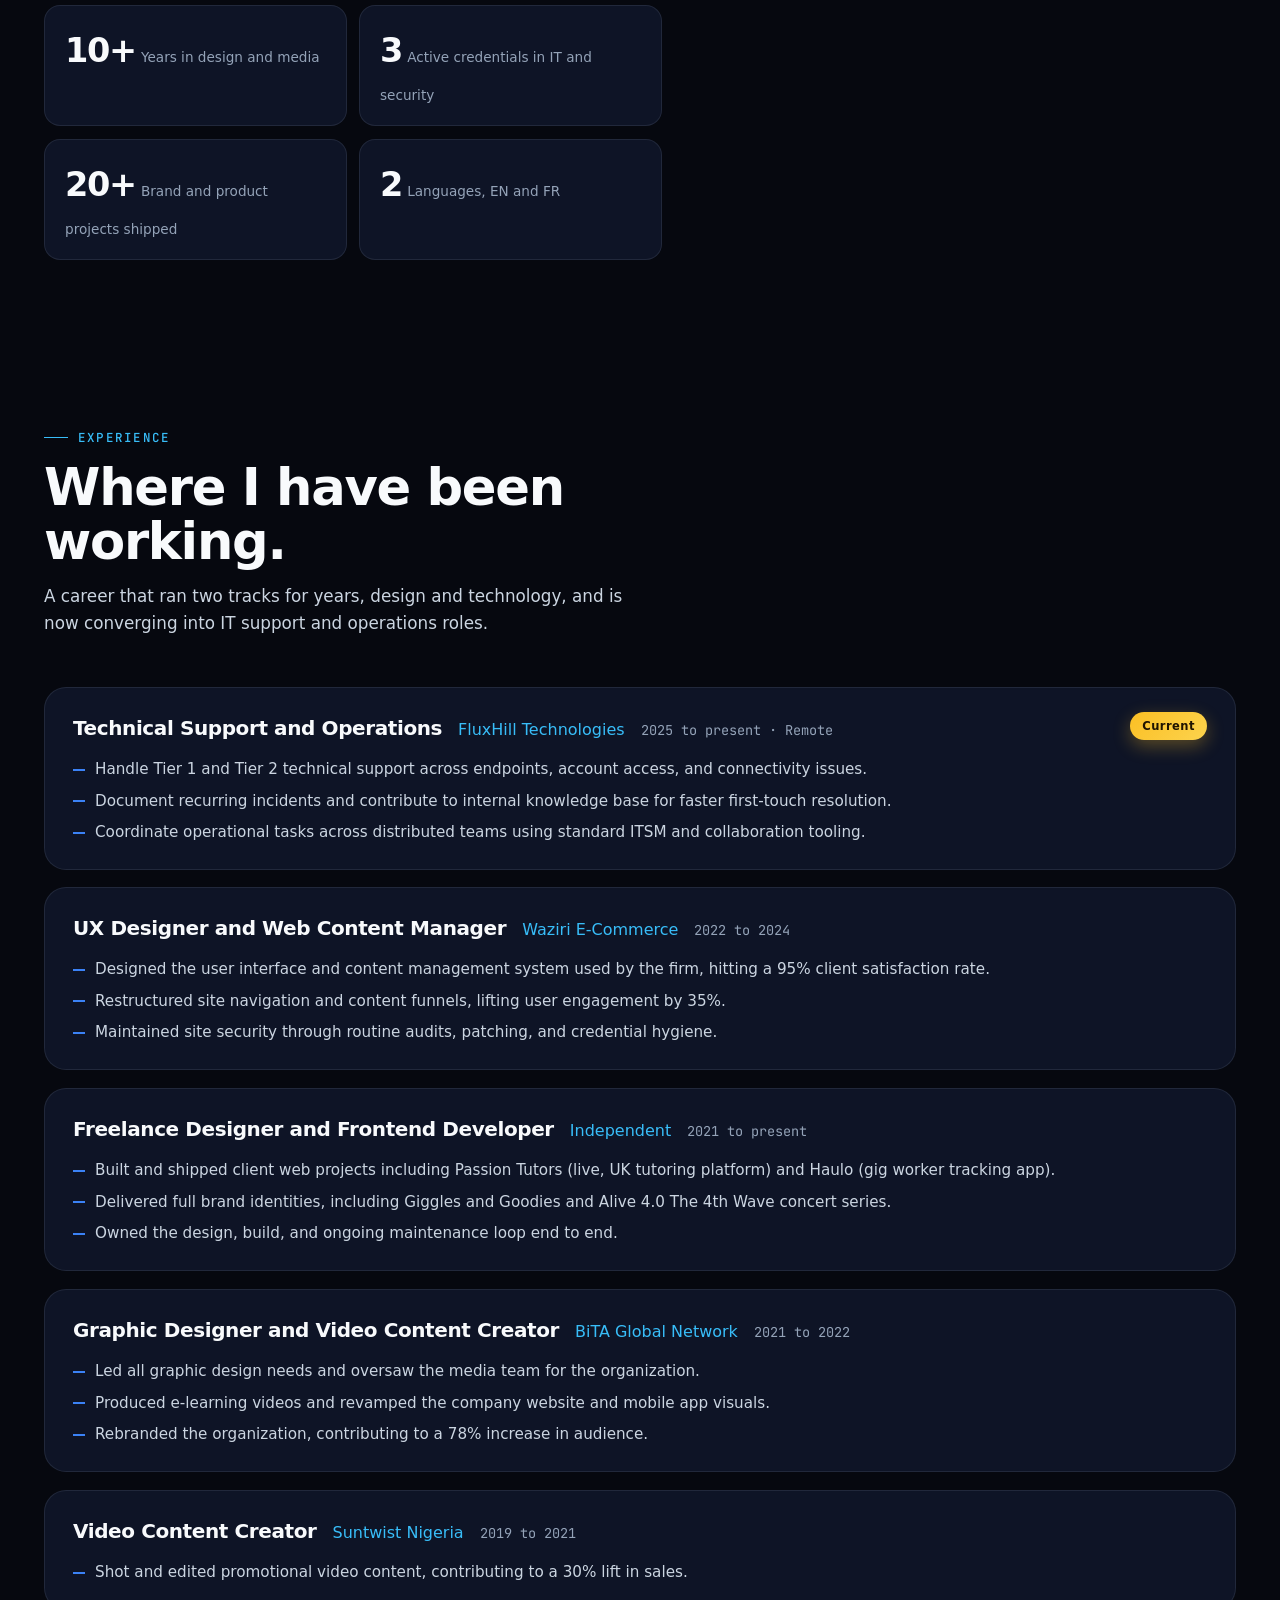
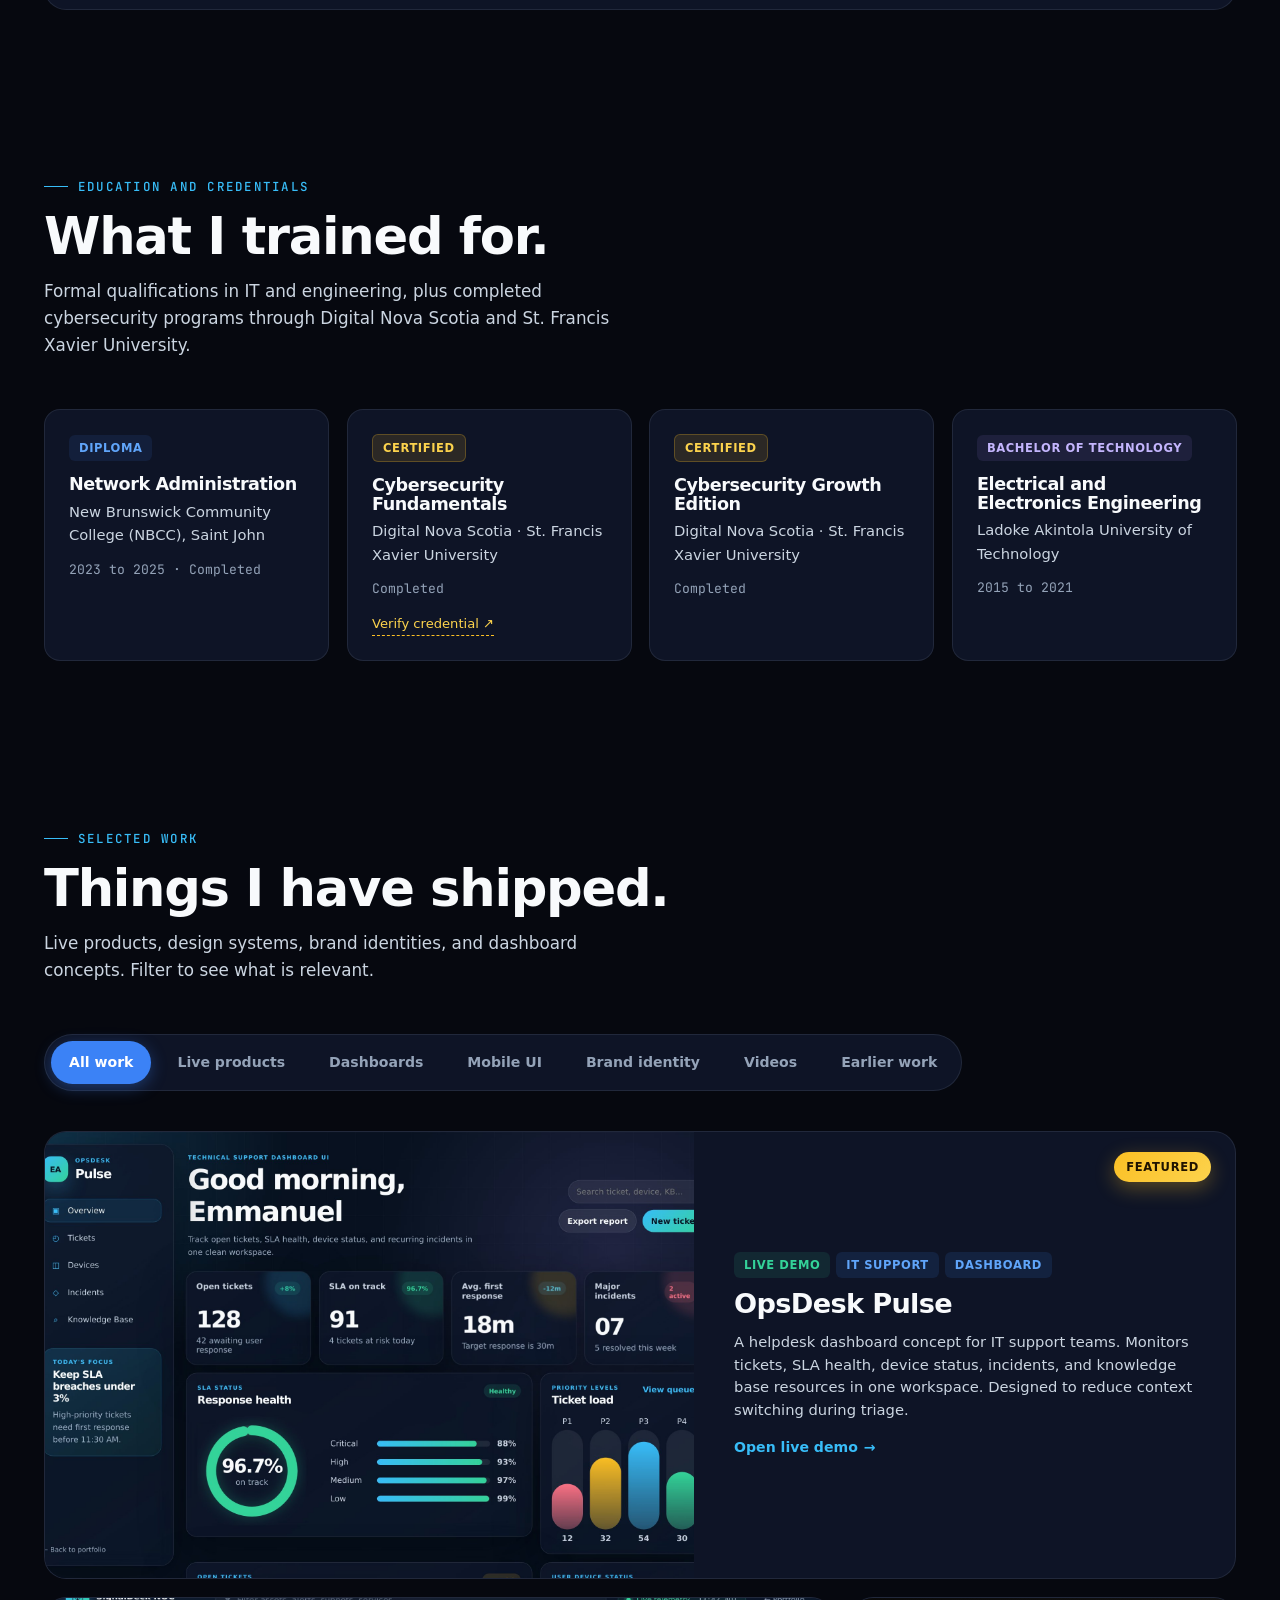
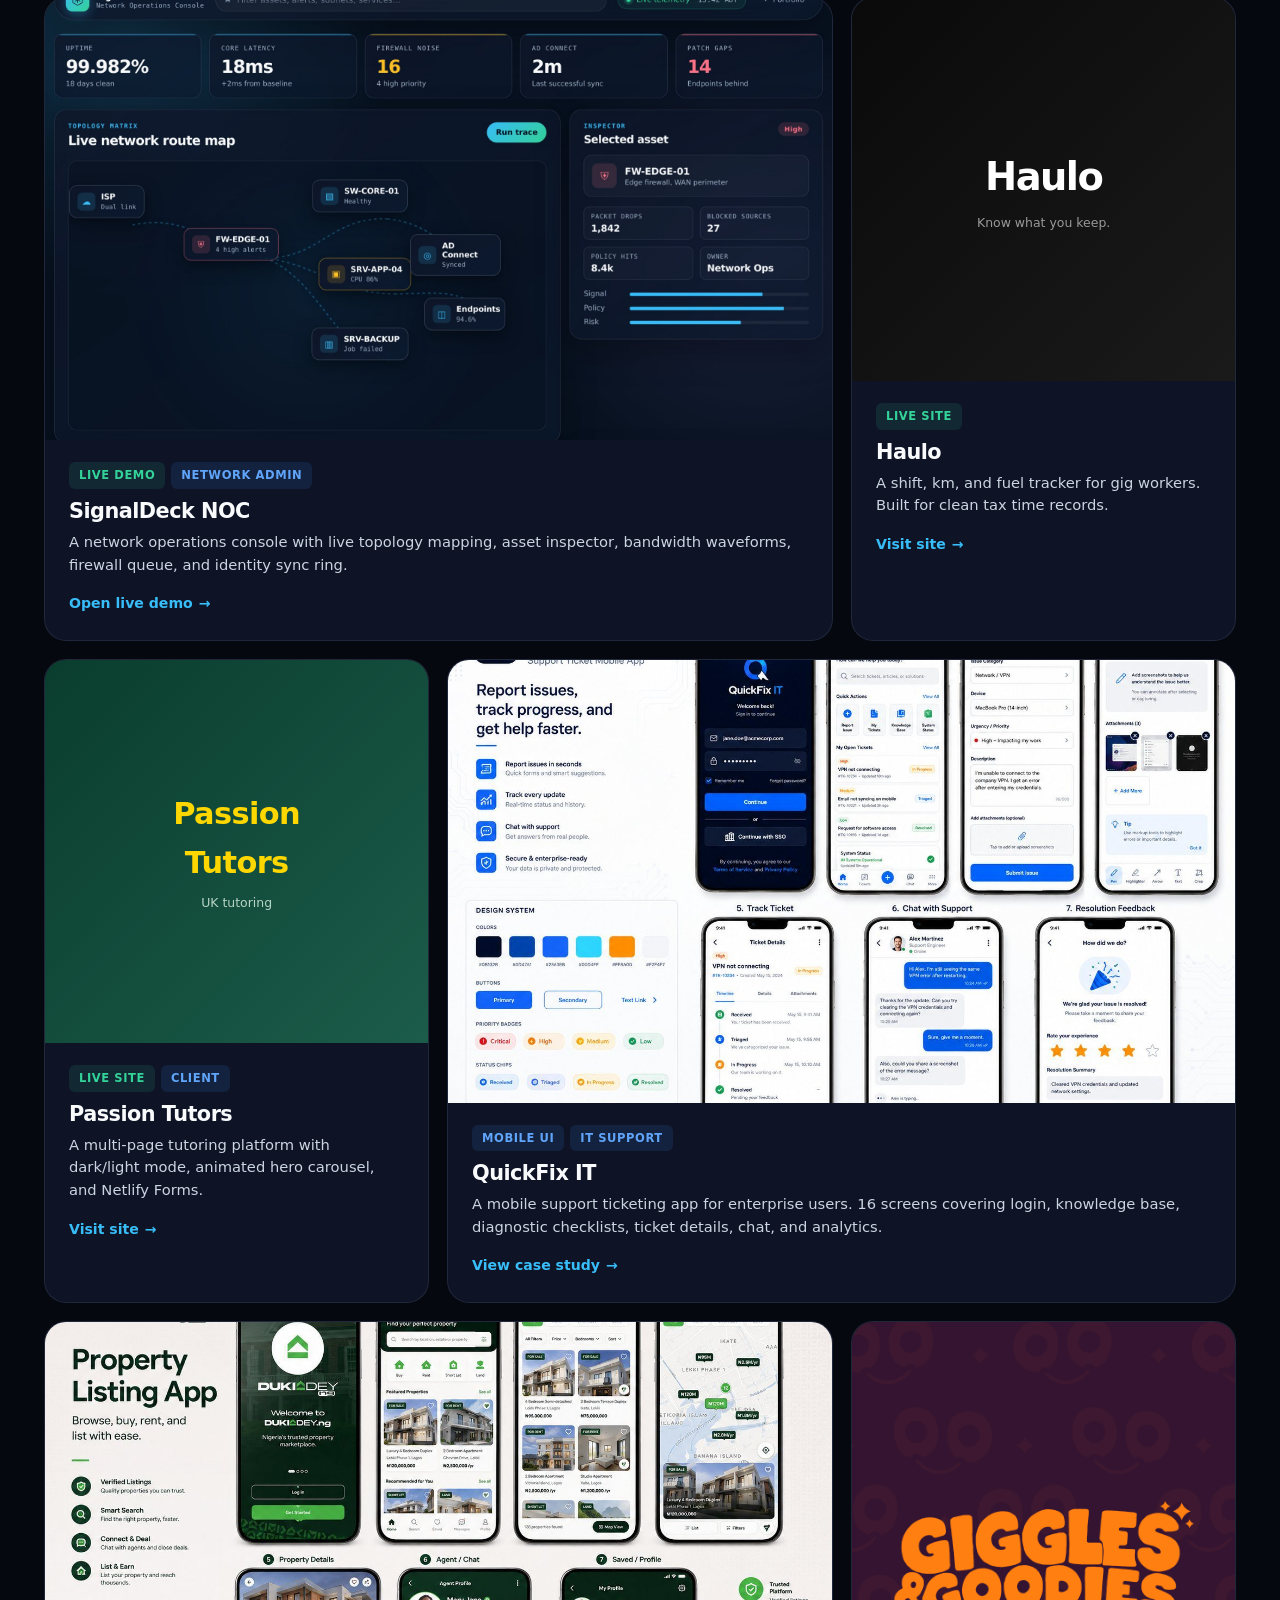
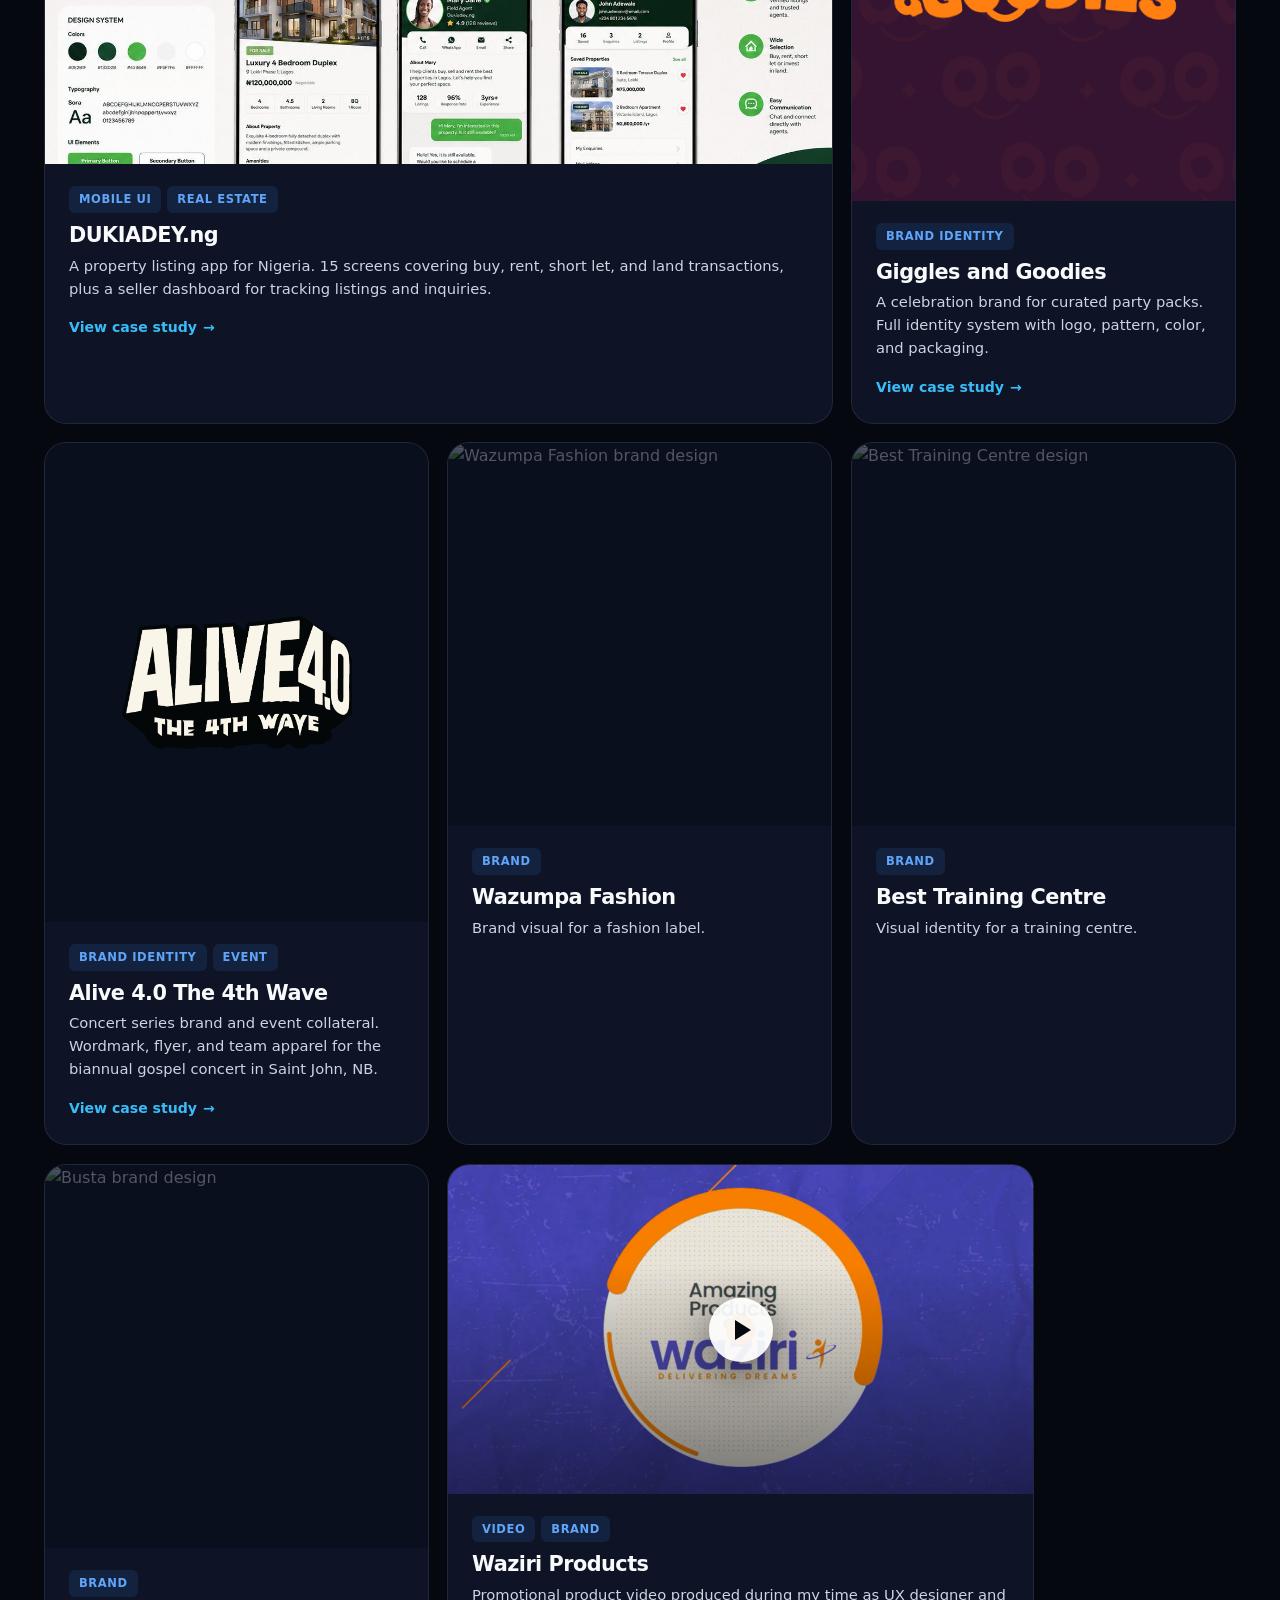
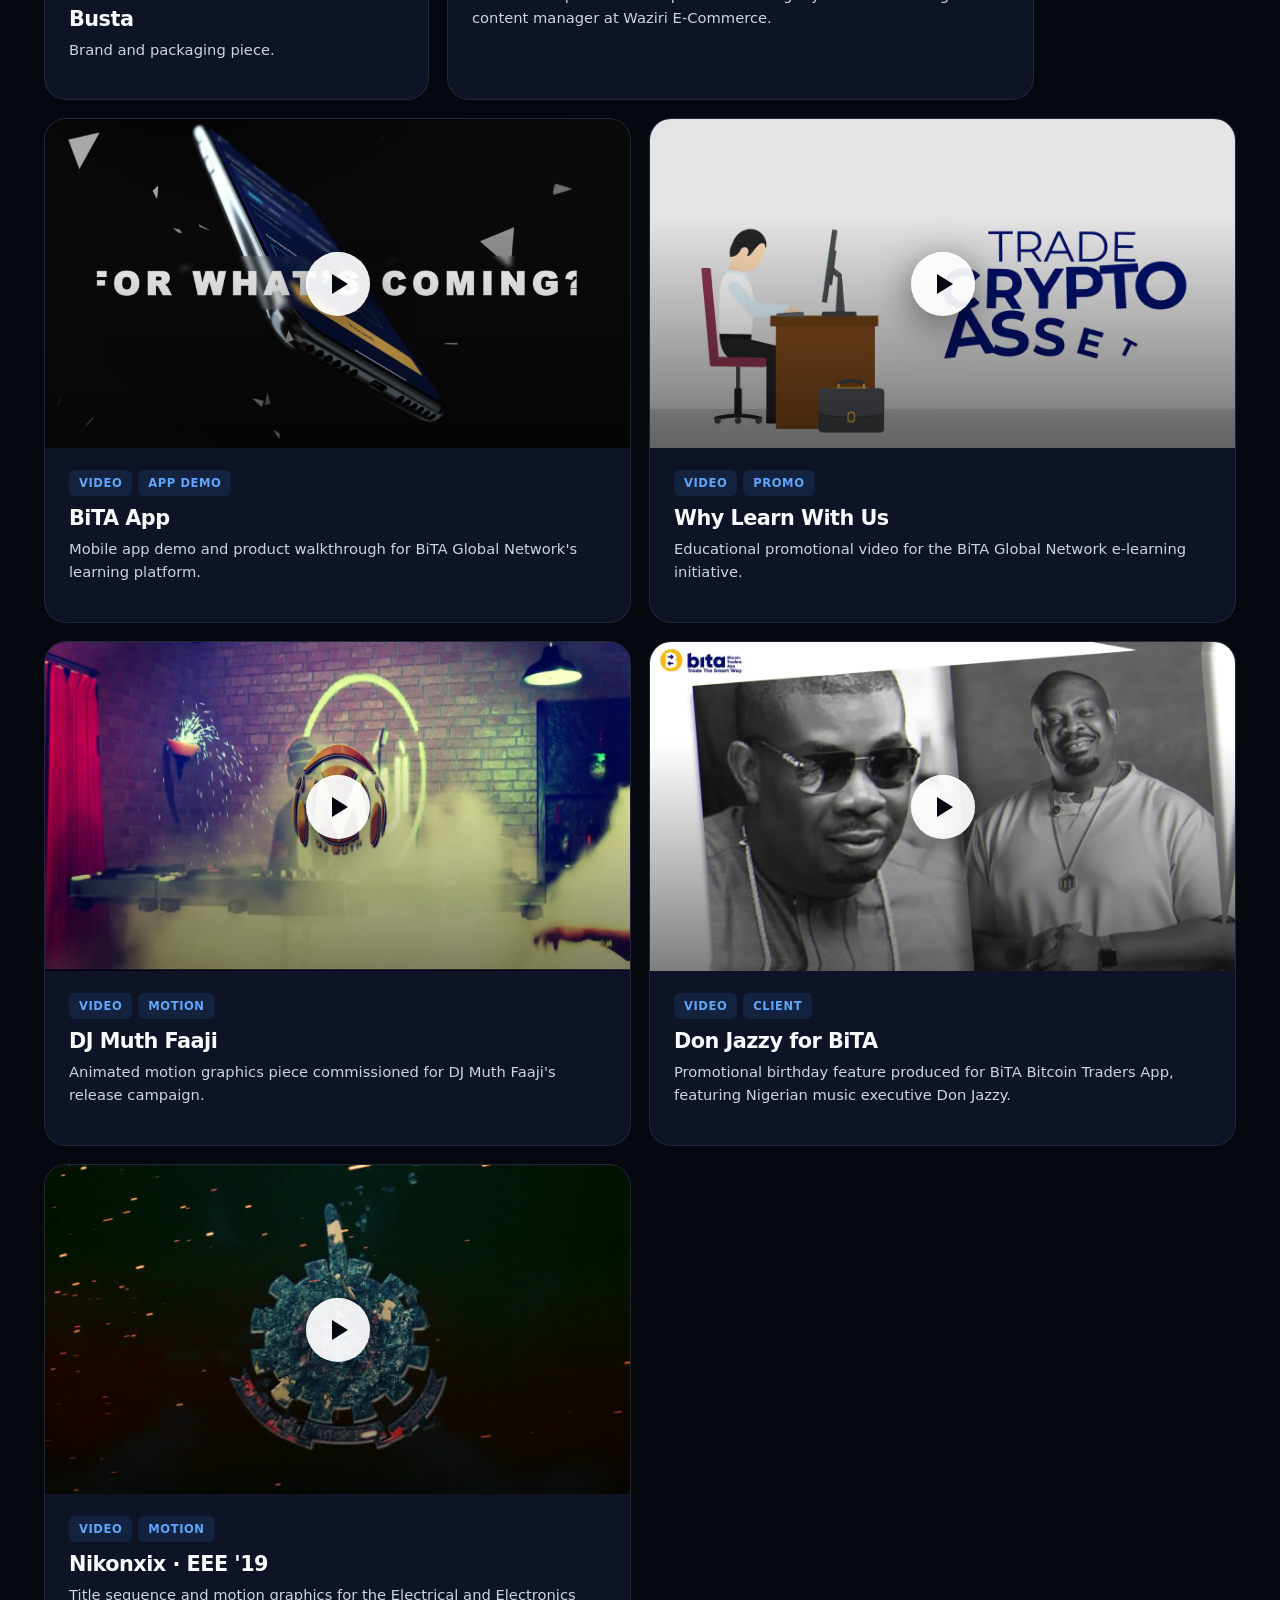
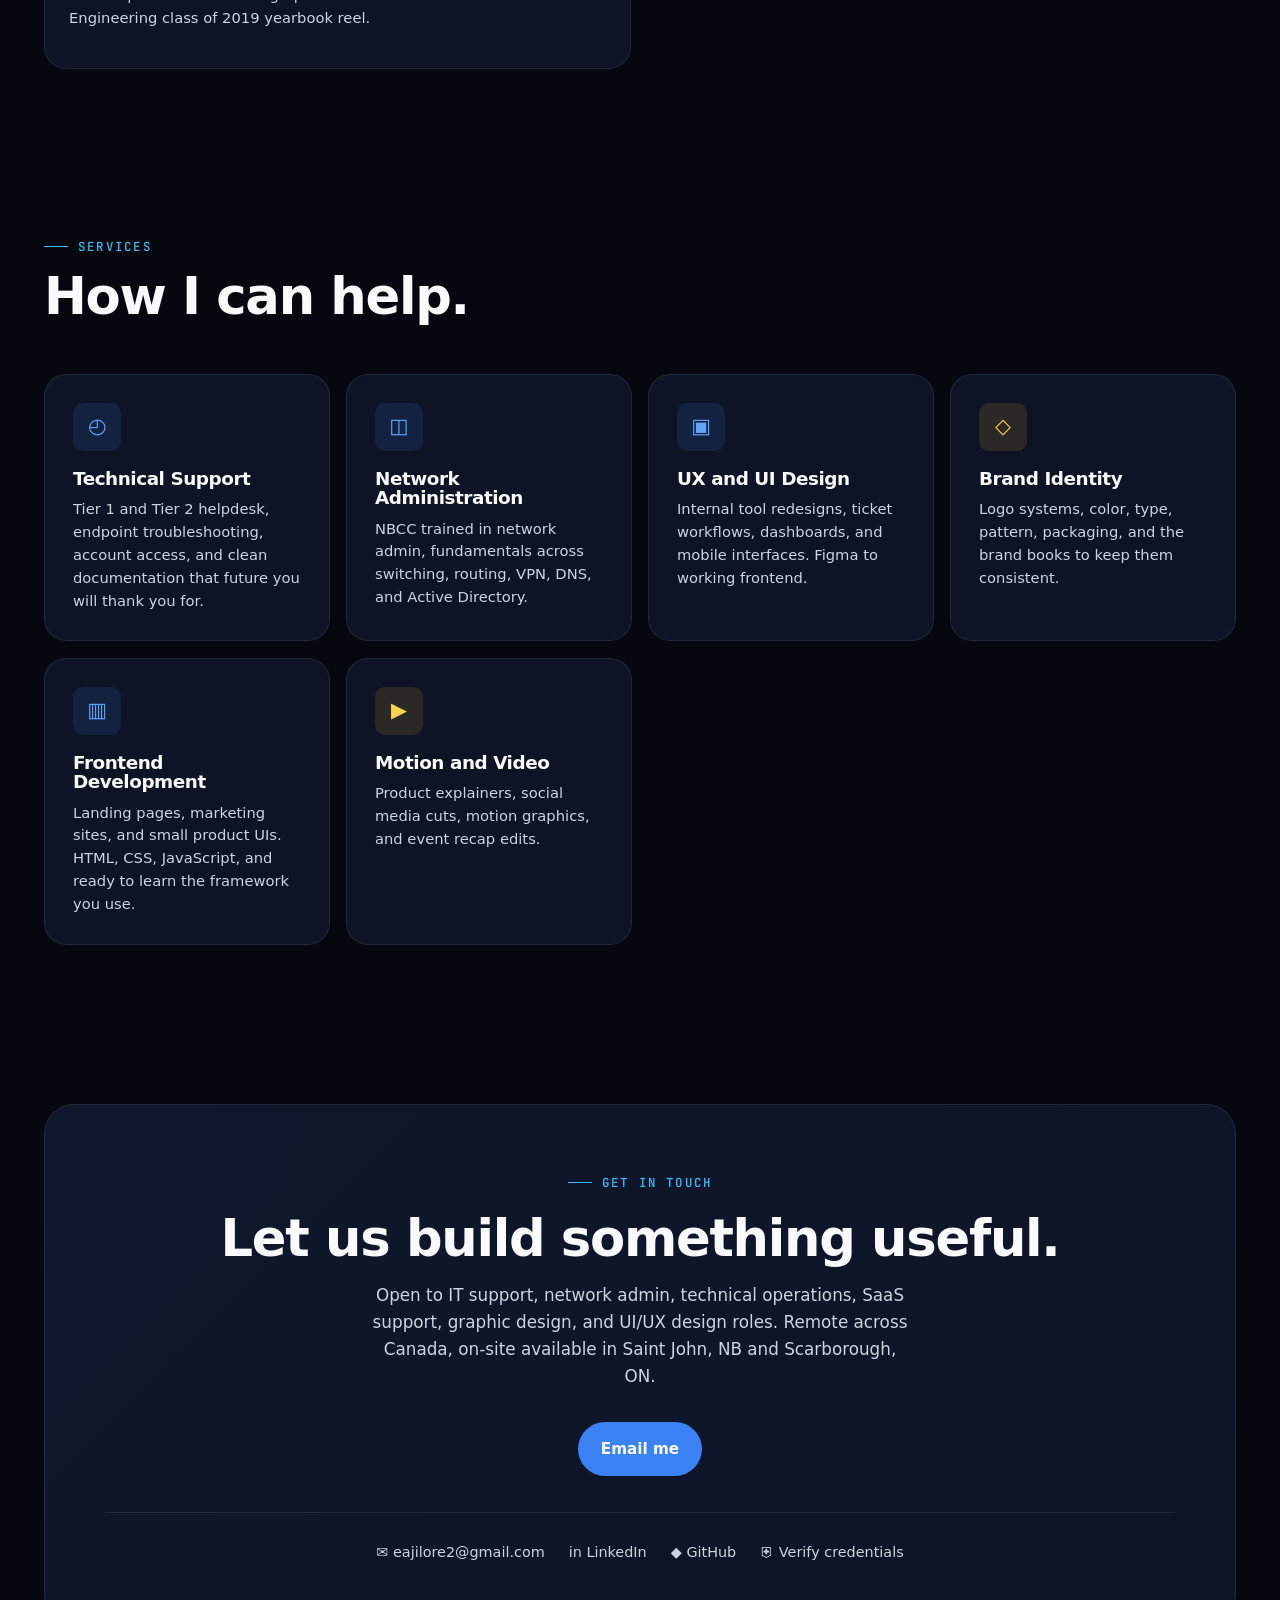
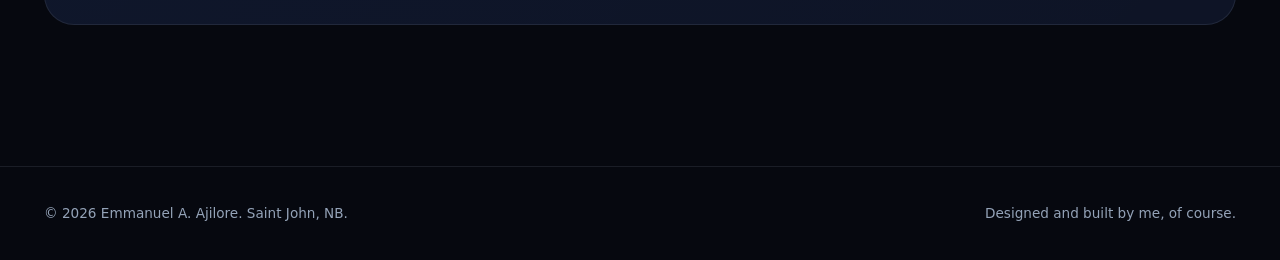
==== commit 97f1537e: "Clean up UI: remove glass morphism, simplify backgrounds, improve button styling, reduce pseudo-elem" ====
--- a/index.html
+++ b/index.html
@@ -79,9 +79,8 @@
     pointer-events: none;
     z-index: 0;
     background:
-      radial-gradient(circle at 15% 8%, rgba(59, 130, 246, 0.18), transparent 38rem),
-      radial-gradient(circle at 88% 18%, rgba(56, 189, 248, 0.12), transparent 32rem),
-      radial-gradient(circle at 50% 100%, rgba(99, 102, 241, 0.08), transparent 40rem);
+      radial-gradient(circle at 15% 8%, rgba(59, 130, 246, 0.08), transparent 50rem),
+      radial-gradient(circle at 88% 18%, rgba(56, 189, 248, 0.05), transparent 45rem);
   }
 
   body::after {
@@ -90,11 +89,7 @@
     inset: 0;
     pointer-events: none;
     z-index: 0;
-    background-image:
-      linear-gradient(rgba(148, 163, 184, 0.045) 1px, transparent 1px),
-      linear-gradient(90deg, rgba(148, 163, 184, 0.045) 1px, transparent 1px);
-    background-size: 70px 70px;
-    mask-image: linear-gradient(to bottom, black, transparent 92%);
+    display: none;
   }
 
   main, header, footer { position: relative; z-index: 1; }
@@ -155,27 +150,29 @@
   }
 
   .btn.primary {
-    background: linear-gradient(135deg, var(--blue), var(--cyan));
+    background: var(--blue);
     color: #fff;
-    box-shadow: 0 8px 32px var(--accent-glow), inset 0 1px 0 rgba(255,255,255,0.22);
+    box-shadow: none;
     position: relative;
     overflow: hidden;
     z-index: 0;
+    border: 1px solid rgba(59, 130, 246, 0.5);
   }
 
   .btn.primary::before {
     content: '';
     position: absolute;
     inset: 0;
-    background: linear-gradient(135deg, var(--cyan), var(--blue-bright));
+    background: var(--blue-bright);
     opacity: 0;
     z-index: -1;
-    transition: opacity 320ms ease;
+    transition: opacity 300ms ease;
   }
 
   .btn.primary:hover {
-    transform: translateY(-2px);
-    box-shadow: 0 14px 44px var(--accent-glow), inset 0 1px 0 rgba(255,255,255,0.22);
+    transform: translateY(-1px);
+    border-color: var(--cyan);
+    box-shadow: 0 12px 24px rgba(59, 130, 246, 0.2);
   }
 
   .btn.primary:hover::before {
@@ -184,14 +181,15 @@
 
   .btn.ghost {
     border: 1px solid var(--border-strong);
-    background: rgba(255, 255, 255, 0.03);
+    background: transparent;
     color: var(--text);
   }
 
   .btn.ghost:hover {
-    background: rgba(255, 255, 255, 0.07);
+    background: rgba(59, 130, 246, 0.08);
     border-color: var(--blue);
-    transform: translateY(-2px);
+    transform: translateY(-1px);
+    color: var(--cyan);
   }
 
   /* ===== NAV ===== */
@@ -199,8 +197,8 @@
     position: sticky;
     top: 0;
     z-index: 50;
-    backdrop-filter: blur(16px);
-    background: rgba(6, 8, 15, 0.72);
+    backdrop-filter: none;
+    background: rgba(6, 8, 15, 0.95);
     border-bottom: 1px solid var(--border);
   }
 
@@ -226,14 +224,15 @@
   .brand-mark {
     width: 38px;
     height: 38px;
-    border-radius: 12px;
+    border-radius: 10px;
     display: grid;
     place-items: center;
     color: #fff;
-    background: linear-gradient(135deg, var(--blue) 0%, var(--cyan) 50%, var(--gold) 130%);
+    background: var(--blue);
     font-weight: 800;
     font-size: 0.95rem;
-    box-shadow: 0 6px 20px var(--accent-glow);
+    box-shadow: none;
+    border: 1px solid rgba(59, 130, 246, 0.4);
   }
 
   .nav-links {
@@ -851,10 +850,10 @@
   .work-card.featured { grid-column: span 12; }
 
   .work-card.featured {
-    background: var(--glass-strong);
-    backdrop-filter: blur(20px) saturate(140%);
-    -webkit-backdrop-filter: blur(20px) saturate(140%);
-    border: 1px solid var(--glass-border);
+    background: var(--panel);
+    backdrop-filter: none;
+    -webkit-backdrop-filter: none;
+    border: 1px solid var(--border);
     position: relative;
   }
 
@@ -880,7 +879,7 @@
     position: absolute;
     inset: 0;
     border-radius: inherit;
-    background: linear-gradient(160deg, rgba(251, 191, 36, 0.04), transparent 60%);
+    background: transparent;
     pointer-events: none;
     z-index: 1;
   }
@@ -1069,14 +1068,14 @@
   .svc-icon {
     width: 48px;
     height: 48px;
-    border-radius: 14px;
+    border-radius: 10px;
     background: var(--accent-soft);
     color: var(--blue-bright);
     display: grid;
     place-items: center;
     margin-bottom: 18px;
     font-size: 1.3rem;
-    transition: all 350ms cubic-bezier(0.22, 1, 0.36, 1);
+    transition: all 220ms ease;
   }
 
   .svc.gold .svc-icon {
@@ -1085,7 +1084,7 @@
   }
 
   .svc:hover .svc-icon {
-    transform: rotate(8deg) scale(1.05);
+    transform: scale(1.08);
     background: var(--blue);
     color: #fff;
   }
@@ -1100,36 +1099,31 @@
 
   /* ===== CONTACT ===== */
   .contact-block {
-    background: var(--glass-strong);
-    backdrop-filter: blur(24px) saturate(140%);
-    -webkit-backdrop-filter: blur(24px) saturate(140%);
-    border: 1px solid var(--glass-border);
+    background: var(--panel);
+    border: 1px solid var(--border);
     border-radius: var(--radius-xl);
     padding: 60px;
     text-align: center;
     position: relative;
     overflow: hidden;
-    box-shadow: 0 32px 80px rgba(0, 0, 0, 0.45), inset 0 1px 0 var(--glass-shine);
+    box-shadow: none;
+    transition: border-color 280ms ease;
+  }
+
+  .contact-block:hover {
+    border-color: rgba(59, 130, 246, 0.3);
   }
 
   .contact-block::before {
     content: '';
     position: absolute;
-    top: -120px; right: -120px;
-    width: 360px; height: 360px;
-    border-radius: 50%;
-    background: radial-gradient(circle, var(--gold-glow), transparent 70%);
+    inset: 0;
+    background: linear-gradient(135deg, rgba(59, 130, 246, 0.03), transparent);
     pointer-events: none;
   }
 
   .contact-block::after {
-    content: '';
-    position: absolute;
-    bottom: -120px; left: -120px;
-    width: 360px; height: 360px;
-    border-radius: 50%;
-    background: radial-gradient(circle, rgba(56, 189, 248, 0.18), transparent 70%);
-    pointer-events: none;
+    display: none;
   }
 
   .contact-block > * { position: relative; z-index: 1; }
